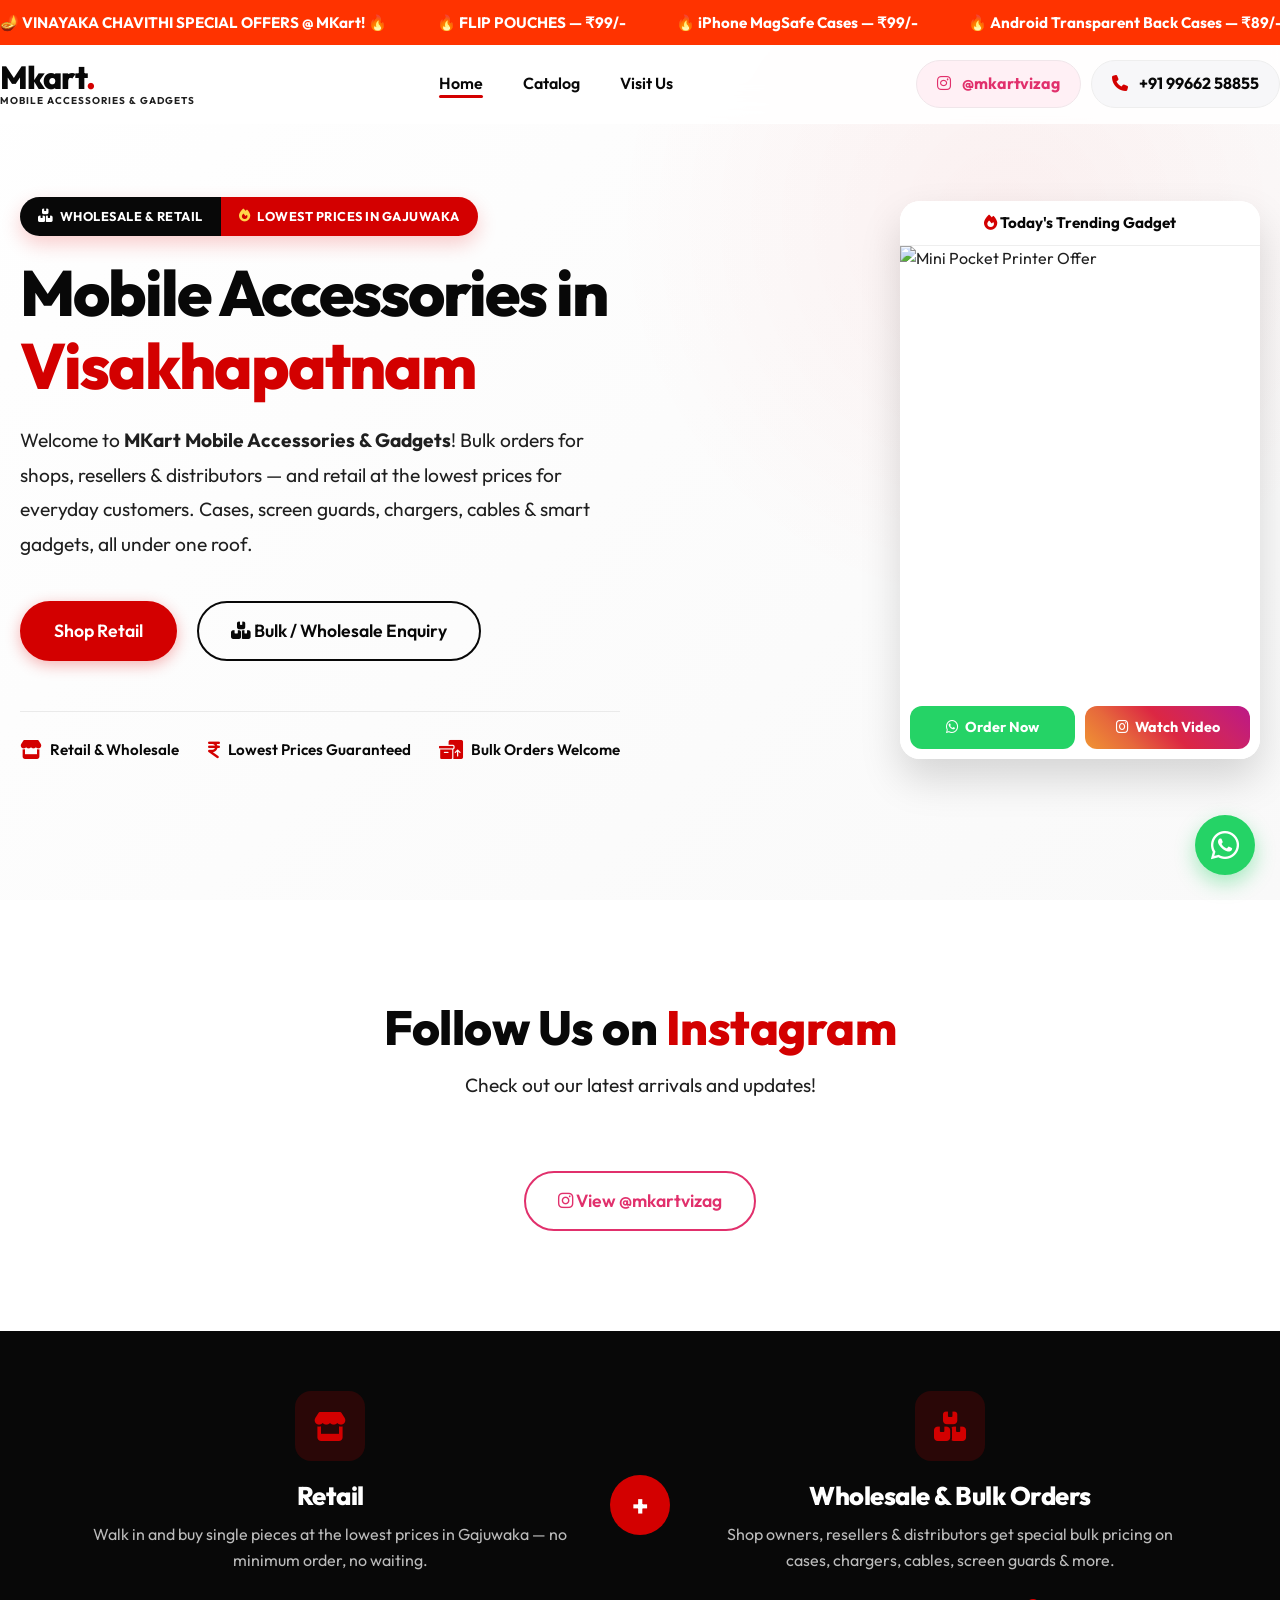
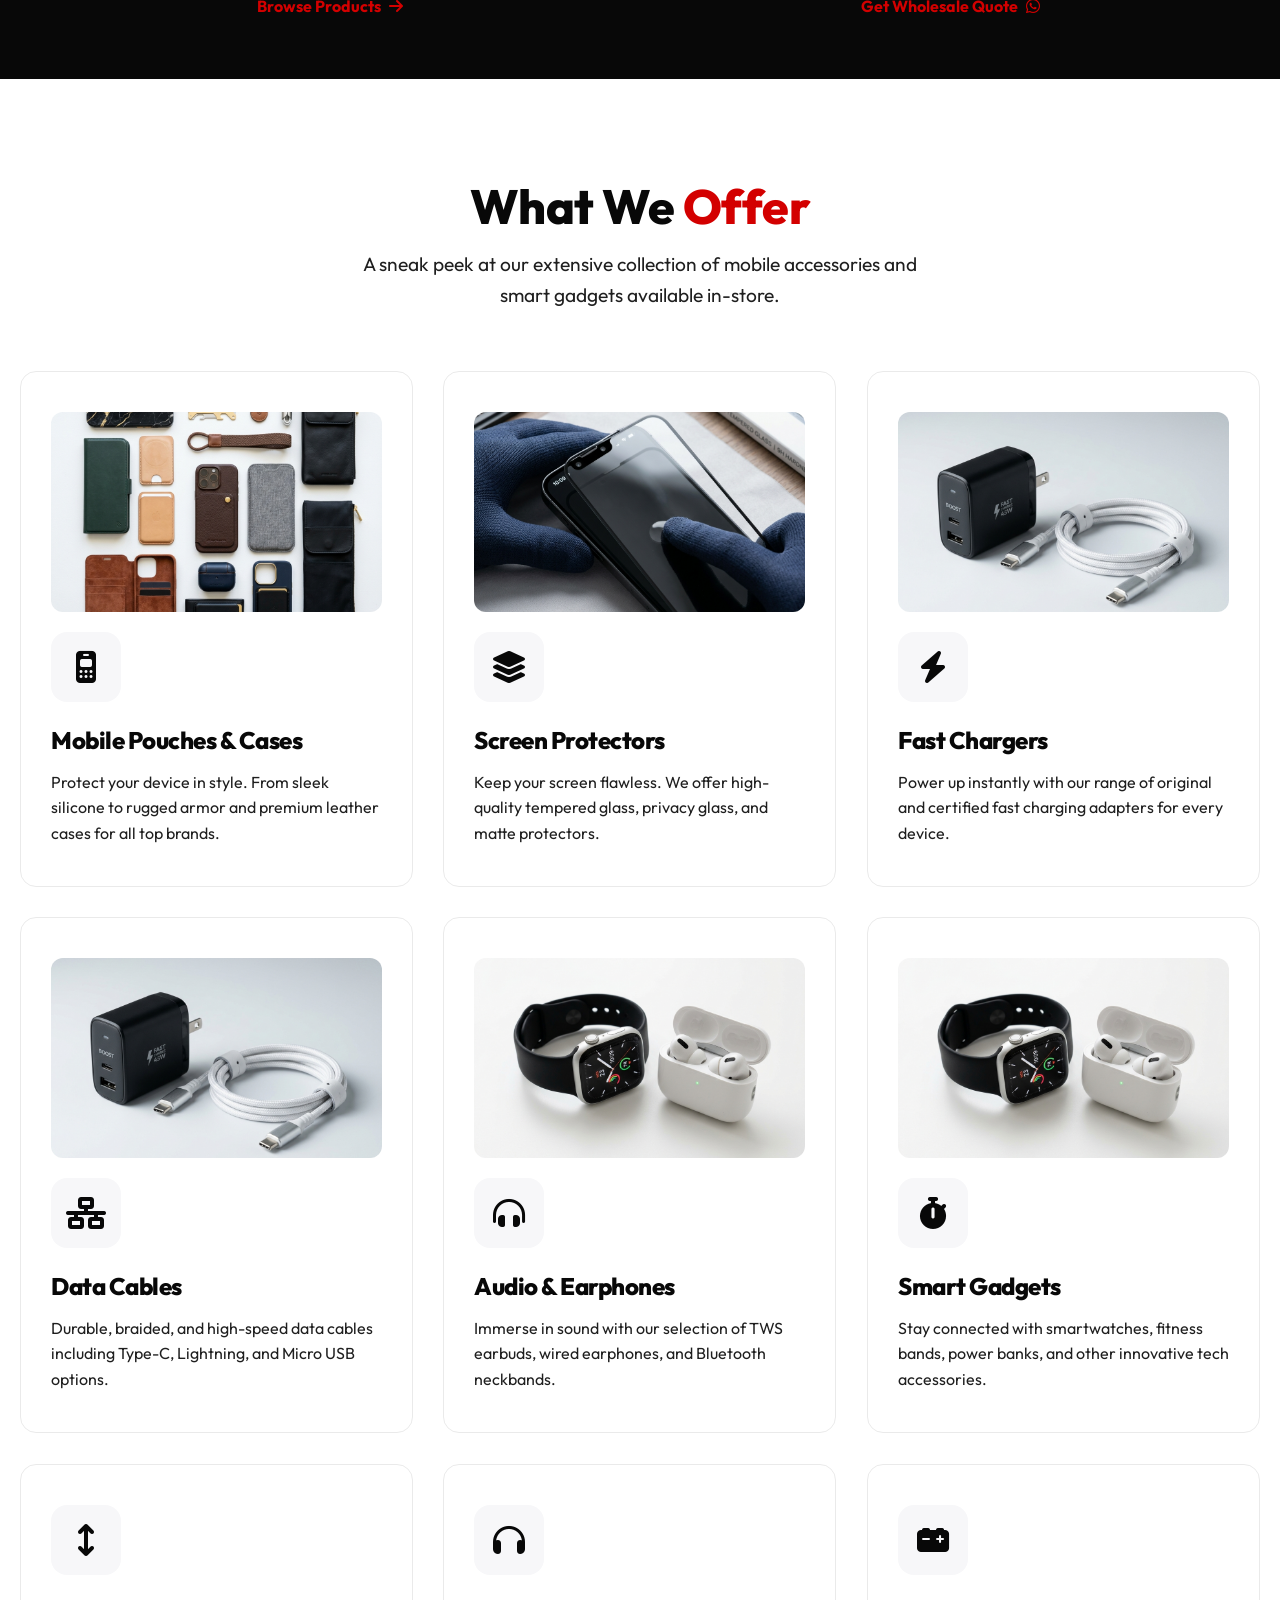
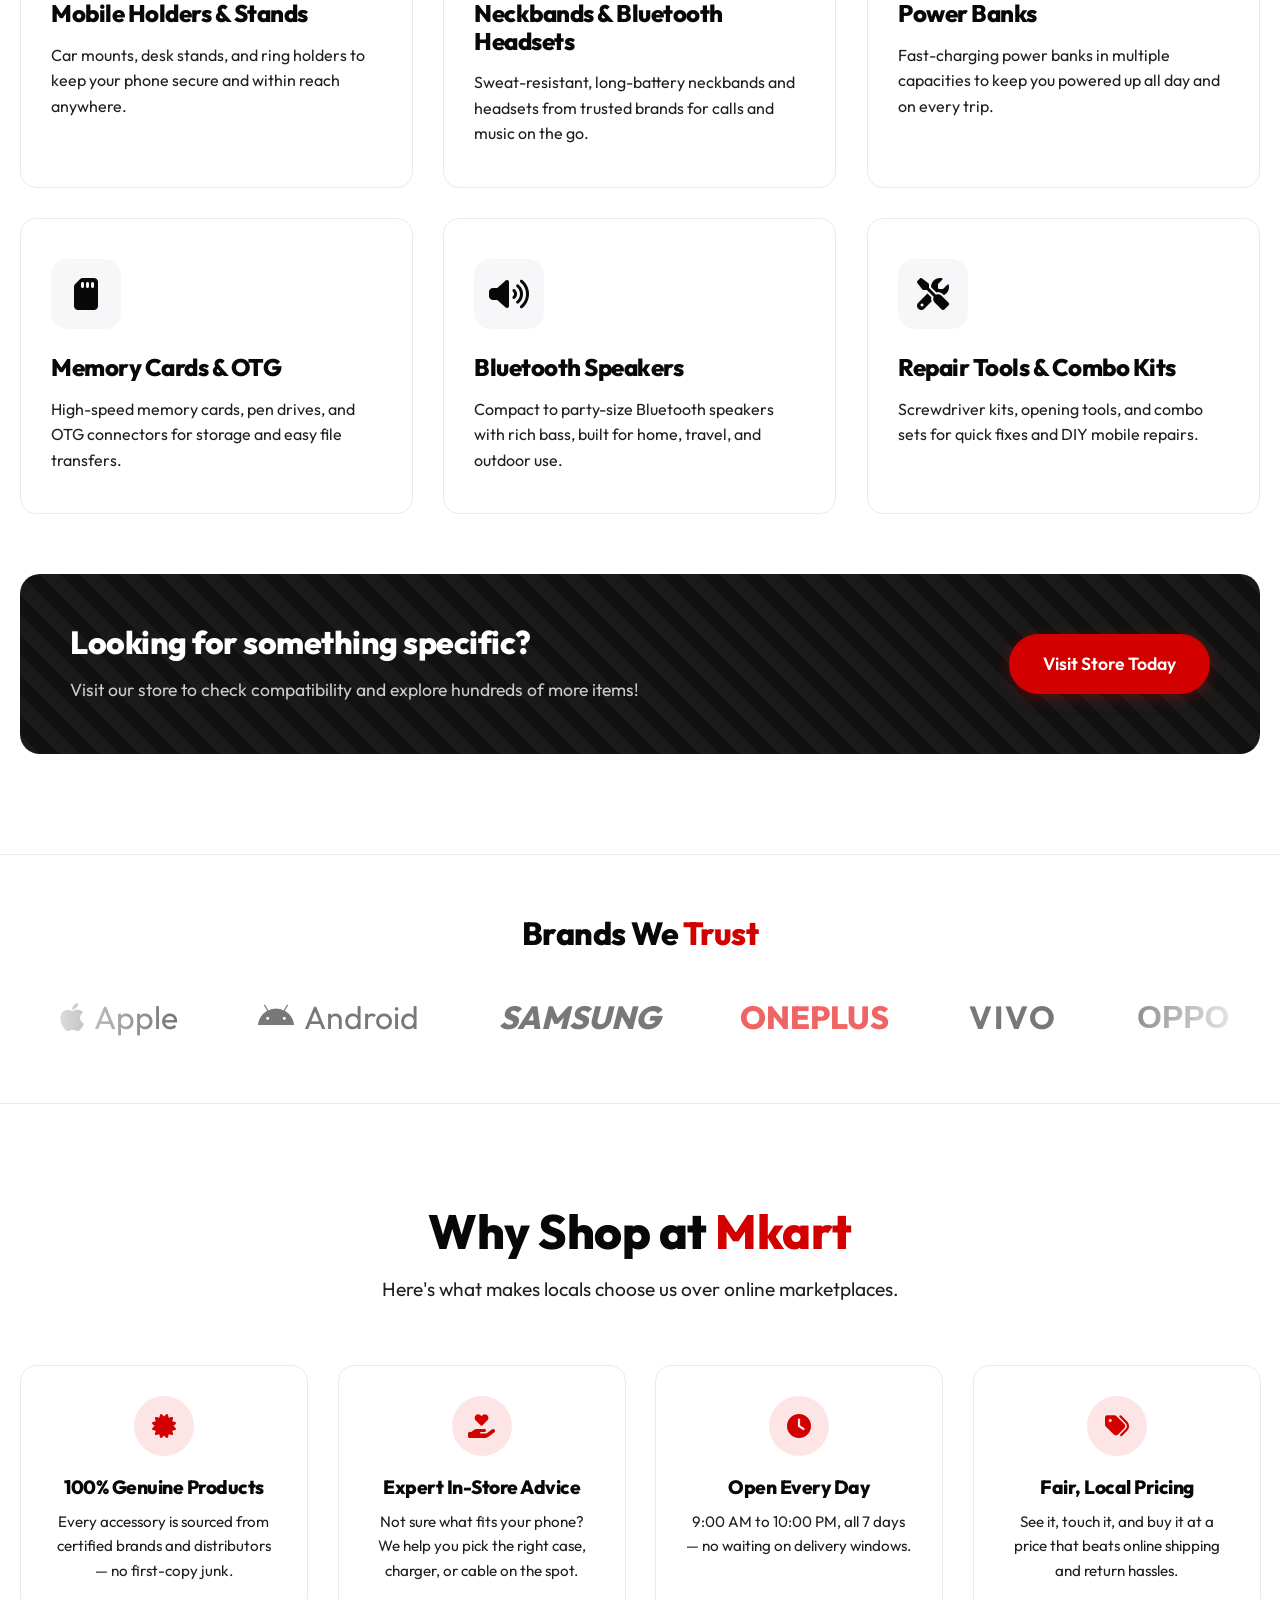
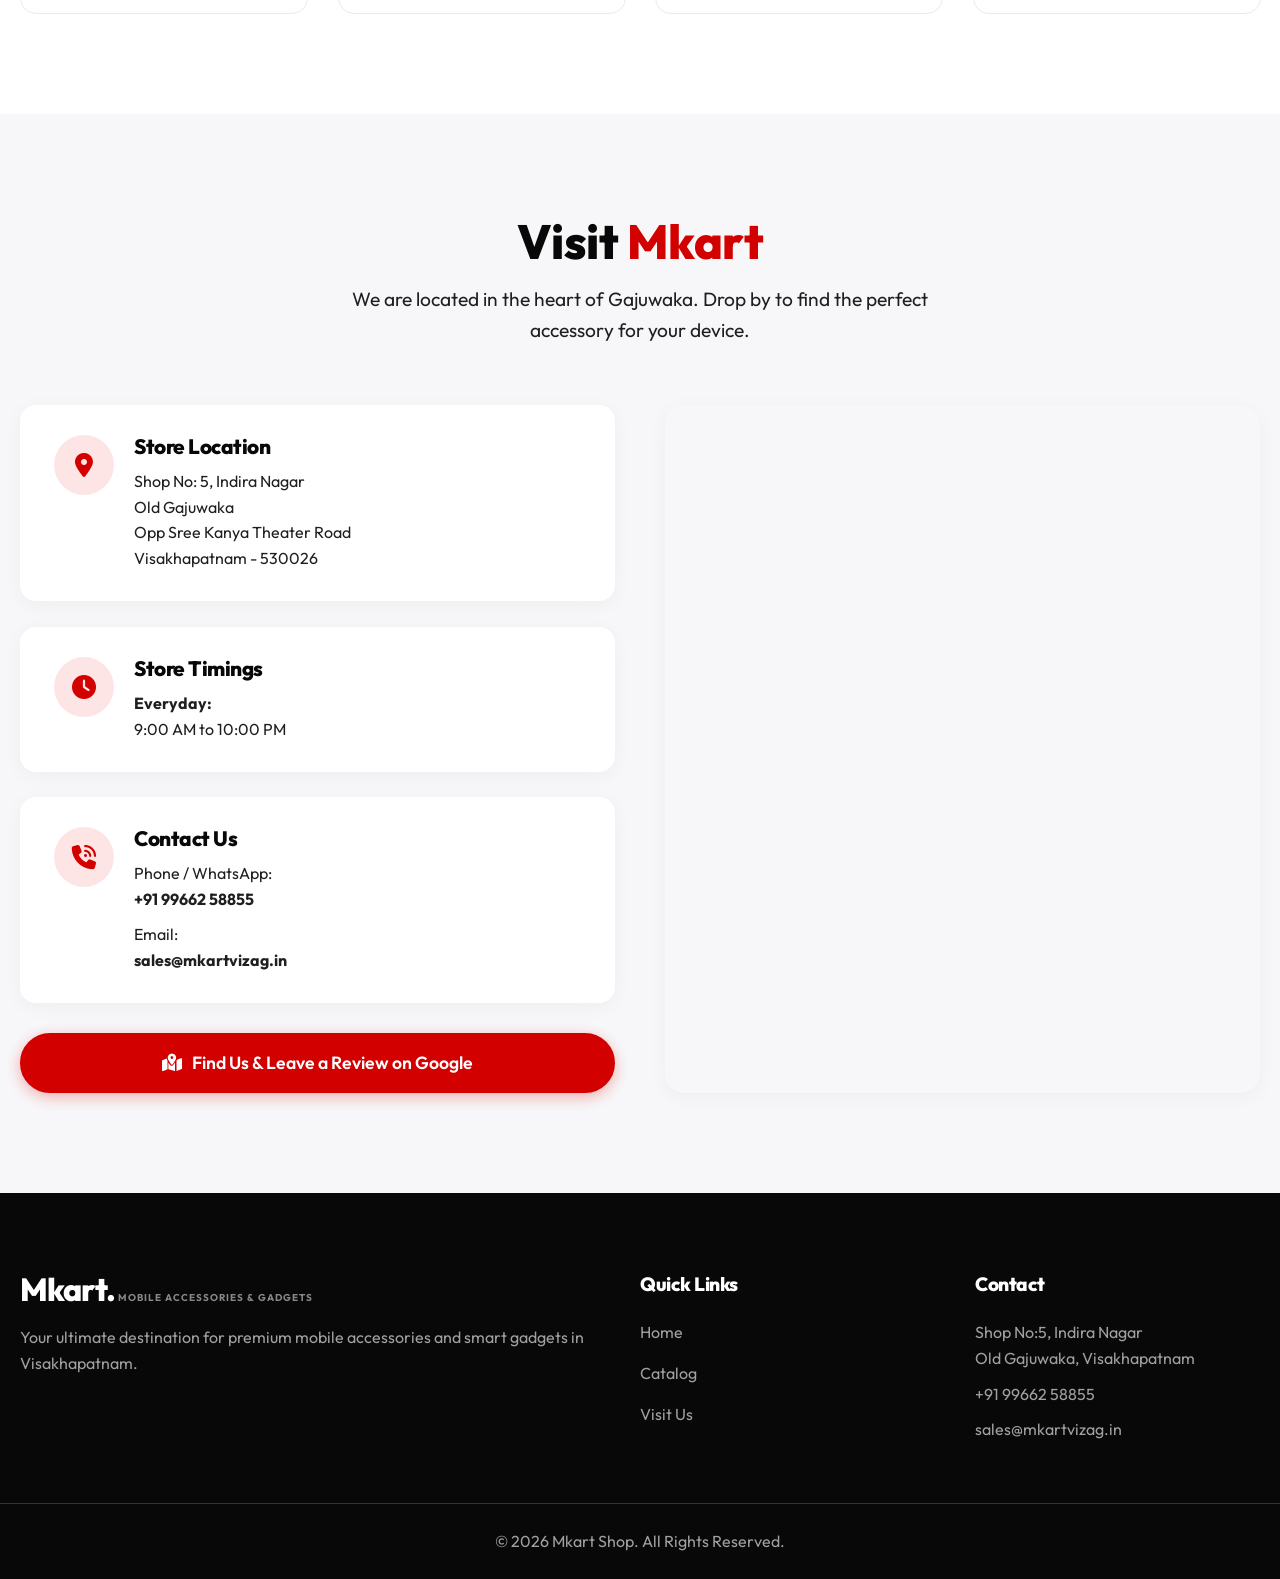
==== index.html @ 196a71e8 "seo: Optimize for exact match query 'MKart Mobile Accessories & Gadgets'" ====
<!DOCTYPE html>
<html lang="en">
<head>
    <meta charset="UTF-8">
    <meta name="viewport" content="width=device-width, initial-scale=1.0">
    <title>MKart Mobile Accessories & Gadgets | Best Shop in Gajuwaka</title>
    <meta name="description" content="Visit MKart Mobile Accessories & Gadgets, the top mobile shop in Gajuwaka, Vizag. Get premium mobile cases, screen protectors, and smart gadgets at wholesale and retail prices.">
    <meta name="keywords" content="MKart Mobile Accessories & Gadgets, best mobile shop in vizag, mobile accessories wholesale gajuwaka, cheap mobile accessories in vizag, premium phone cases vizag, mobile shop near me gajuwaka, best mobile accessories shop gajuwaka, Mkart Vizag, wholesale mobile accessories Visakhapatnam">
    <meta name="robots" content="index, follow">
    <link rel="canonical" href="https://www.mkartvizag.in/">
    <!-- Open Graph / Social Sharing -->
    <meta property="og:type" content="business.business">
    <meta property="og:title" content="MKart Mobile Accessories & Gadgets | Gajuwaka, Vizag">
    <meta property="og:description" content="Top-rated MKart Mobile Accessories & Gadgets shop in Old Gajuwaka, Visakhapatnam. Premium mobile cases, screen protectors, chargers & gadgets at the best prices.">
    <meta property="og:locale" content="en_IN">
    <meta property="og:url" content="https://mkartvizag.in/">
    <!-- Google Fonts -->
    <link rel="preconnect" href="https://fonts.googleapis.com">
    <link rel="preconnect" href="https://fonts.gstatic.com" crossorigin>
    <link href="https://fonts.googleapis.com/css2?family=Outfit:wght@300;400;600;700;800&display=swap" rel="stylesheet">
    <!-- Font Awesome for Icons -->
    <link rel="stylesheet" href="https://cdnjs.cloudflare.com/ajax/libs/font-awesome/6.4.0/css/all.min.css">
    <!-- Favicon -->
    <link rel="icon" type="image/svg+xml" href="images/favicon.svg">
    <link rel="apple-touch-icon" href="images/favicon.svg">
    <!-- Custom CSS -->
    <link rel="stylesheet" href="css/style.css">
    <!-- Local Business Structured Data (helps Google Search & Maps) -->
    <script type="application/ld+json">
    {
      "@context": "https://schema.org",
      "@type": "ElectronicsStore",
      "name": "MKart Mobile Accessories & Gadgets",
      "alternateName": "Mkart Vizag",
      "description": "Wholesale/bulk supplier and retail shop for mobile cases, screen protectors, chargers, cables & smart gadgets in Gajuwaka, Visakhapatnam.",
      "image": "",
      "telephone": "+91-9966258855",
      "email": "sales@mkartvizag.in",
      "priceRange": "₹",
      "address": {
        "@type": "PostalAddress",
        "streetAddress": "Shop No: 5, Indira Nagar, Old Gajuwaka, Opp Sree Kanya Theater Road",
        "addressLocality": "Visakhapatnam",
        "addressRegion": "Andhra Pradesh",
        "postalCode": "530026",
        "addressCountry": "IN"
      },
      "geo": {
        "@type": "GeoCoordinates",
        "latitude": 17.685508089560344,
        "longitude": 83.20780665647418
      },
      "hasMap": "https://www.google.com/maps?cid=11779441657733689820",
      "url": "https://mkartvizag.in/",
      "openingHoursSpecification": {
        "@type": "OpeningHoursSpecification",
        "dayOfWeek": ["Monday","Tuesday","Wednesday","Thursday","Friday","Saturday","Sunday"],
        "opens": "09:00",
        "closes": "22:00"
      }
    }
    </script>
</head>
<body>
    <!-- Navigation -->
    <header class="header">
        <div class="promo-ticker festive-ticker">
            <div class="promo-track">
                <span>🪔 VINAYAKA CHAVITHI SPECIAL OFFERS @ MKart! 🔥</span>
                <span>🔥 FLIP POUCHES — ₹99/-</span>
                <span>🔥 iPhone MagSafe Cases — ₹99/-</span>
                <span>🔥 Android Transparent Back Cases — ₹89/-</span>
                <span>🔥 Bluetooth Neckbands — ₹299/-</span>
                <span>🔥 Tripod + Selfie Stick — ₹249/-</span>
                <span>🪔 VINAYAKA CHAVITHI SPECIAL OFFERS @ MKart! 🔥</span>
                <span>🔥 FLIP POUCHES — ₹99/-</span>
                <span>🔥 iPhone MagSafe Cases — ₹99/-</span>
                <span>🔥 Android Transparent Back Cases — ₹89/-</span>
                <span>🔥 Bluetooth Neckbands — ₹299/-</span>
                <span>🔥 Tripod + Selfie Stick — ₹249/-</span>
            </div>
        </div>
        <div class="container nav-container">
            <a href="#" class="logo">
                <span class="logo-main"><span class="logo-text">Mkart</span><span class="logo-dot">.</span></span>
                <span class="logo-tagline">Mobile Accessories &amp; Gadgets</span>
            </a>
            <nav class="nav-menu">
                <ul class="nav-list">
                    <li><a href="#home" class="nav-link active">Home</a></li>
                    <li><a href="#catalog" class="nav-link">Catalog</a></li>
                    <li><a href="#visit" class="nav-link">Visit Us</a></li>
                </ul>
            </nav>
            <div class="header-actions" style="display: flex; gap: 10px; align-items: center;">
                <a href="https://instagram.com/mkartvizag" target="_blank" rel="noopener" class="contact-pill" style="color: #E1306C; border-color: #f0e6ea; background-color: #fff0f5;">
                    <i class="fa-brands fa-instagram" style="color: #E1306C;"></i> @mkartvizag
                </a>
                <a href="tel:+919966258855" class="contact-pill">
                    <i class="fa-solid fa-phone"></i> +91 99662 58855
                </a>
            </div>
            <button class="mobile-toggle" aria-label="Toggle Navigation">
                <i class="fa-solid fa-bars"></i>
            </button>
        </div>
    </header>

    <main>
    <!-- Hero Section -->
    <section id="home" class="hero">
        <div class="hero-bg-accent"></div>
        <div class="container hero-container">
            <div class="hero-content">
                <div class="badge">
                    <span class="badge-tag"><i class="fa-solid fa-boxes-stacked"></i> Wholesale &amp; Retail</span>
                    <span class="badge-highlight"><i class="fa-solid fa-fire"></i> Lowest Prices in Gajuwaka</span>
                </div>
                <h1 class="hero-title">Mobile Accessories in <span class="text-red rotating-word" id="rotatingLocation">Gajuwaka</span></h1>
                <p class="hero-subtitle">Welcome to <strong>MKart Mobile Accessories &amp; Gadgets</strong>! Bulk orders for shops, resellers &amp; distributors — and retail at the lowest prices for everyday customers. Cases, screen guards, chargers, cables &amp; smart gadgets, all under one roof.</p>
                <div class="hero-cta">
                    <a href="#catalog" class="btn btn-primary">Shop Retail</a>
                    <a href="https://wa.me/919966258855?text=Hi%20Mkart%2C%20I%27m%20interested%20in%20BULK%2FWHOLESALE%20pricing%20for%20mobile%20accessories" target="_blank" rel="noopener" class="btn btn-outline"><i class="fa-solid fa-boxes-stacked"></i> Bulk / Wholesale Enquiry</a>
                </div>
                <div class="hero-stats">
                    <div class="stat-item">
                        <i class="fa-solid fa-store"></i>
                        <span>Retail &amp; Wholesale</span>
                    </div>
                    <div class="stat-item">
                        <i class="fa-solid fa-indian-rupee-sign"></i>
                        <span>Lowest Prices Guaranteed</span>
                    </div>
                    <div class="stat-item">
                        <i class="fa-solid fa-boxes-packing"></i>
                        <span>Bulk Orders Welcome</span>
                    </div>
                </div>
            </div>
            <div class="hero-image-wrapper">
                <!-- Promotional Banner Slider -->
                <div class="promo-banner-container">
                    <div class="promo-badge">
                        <i class="fa-solid fa-fire text-red"></i> Today's Trending Gadget
                    </div>
                    <div class="promo-image-slider hero-image-slider">
                        <!-- Add your promotional posters and offers here inside images/hero-slider/ -->
                        <img src="images/hero-slider/mini-printer.png" class="hero-slide active" alt="Mini Pocket Printer Offer">
                    </div>
                    <div class="promo-actions">
                        <a href="https://wa.me/919966258855?text=Hi%20Mkart%2C%20I%20want%20to%20order%20the%20Mini%20Pocket%20Printer!" target="_blank" rel="noopener" class="promo-btn btn-whatsapp">
                            <i class="fa-brands fa-whatsapp"></i> Order Now
                        </a>
                        <a href="https://www.instagram.com/reel/DbvZprNiFGD/?utm_source=ig_web_copy_link&igsh=MzRlODBiNWFlZA==" target="_blank" rel="noopener" class="promo-btn btn-instagram">
                            <i class="fa-brands fa-instagram"></i> Watch Video
                        </a>
                    </div>
                    </div>
            </div>
        </div>
    </section>

    <!-- Instagram Feed Section -->
    <section class="instagram-feed section">
        <div class="container">
            <div class="section-header text-center animate-on-scroll" style="margin-bottom: 40px;">
                <h2 class="section-title">Follow Us on <span class="text-red">Instagram</span></h2>
                <p class="section-subtitle">Check out our latest arrivals and updates!</p>
            </div>
            
            <div class="insta-widget-container" style="width: 100%; overflow: hidden;">
                <!-- Elfsight Instagram Feed | Untitled Instagram Feed -->
                <script src="https://elfsightcdn.com/platform.js" async></script>
                <div class="elfsight-app-ad319496-9f92-4ed1-a129-7e00736735b1" data-elfsight-app-lazy></div>
            </div>
            
            <div class="text-center mt-4" style="margin-top: 30px;">
                <a href="https://instagram.com/mkartvizag" target="_blank" rel="noopener" class="btn btn-outline" style="border-color: #E1306C; color: #E1306C;">
                    <i class="fa-brands fa-instagram"></i> View @mkartvizag
                </a>
            </div>
        </div>
    </section>

    <!-- Wholesale & Retail Banner -->
    <section class="wholesale">
        <div class="container">
            <div class="wholesale-banner">
                <div class="wholesale-col">
                    <div class="wholesale-icon"><i class="fa-solid fa-store"></i></div>
                    <div class="h3-heading">Retail</div>
                    <p>Walk in and buy single pieces at the lowest prices in Gajuwaka — no minimum order, no waiting.</p>
                    <a href="#catalog" class="wholesale-link">Browse Products <i class="fa-solid fa-arrow-right"></i></a>
                </div>
                <div class="wholesale-divider">
                    <span>+</span>
                </div>
                <div class="wholesale-col">
                    <div class="wholesale-icon"><i class="fa-solid fa-boxes-stacked"></i></div>
                    <div class="h3-heading">Wholesale &amp; Bulk Orders</div>
                    <p>Shop owners, resellers &amp; distributors get special bulk pricing on cases, chargers, cables, screen guards &amp; more.</p>
                    <a href="https://wa.me/919966258855?text=Hi%20Mkart%2C%20I%27m%20interested%20in%20BULK%2FWHOLESALE%20pricing%20for%20mobile%20accessories" target="_blank" rel="noopener" class="wholesale-link">Get Wholesale Quote <i class="fa-brands fa-whatsapp"></i></a>
                </div>
            </div>
        </div>
    </section>

    <!-- Catalog Section -->
    <section id="catalog" class="catalog section">
        <div class="container">
            <div class="section-header text-center animate-on-scroll">
                <h2 class="section-title">What We <span class="text-red">Offer</span></h2>
                <p class="section-subtitle">A sneak peek at our extensive collection of mobile accessories and smart gadgets available in-store.</p>
            </div>
            
            <div class="product-grid">
                <!-- Category 1 -->
                <div class="product-card animate-on-scroll">
                    <div class="card-image-wrapper">
                        <img src="images/cases.png" alt="Premium Mobile Cases & Pouches in Gajuwaka" loading="lazy" class="product-image">
                    </div>
                    <div class="card-icon-wrapper">
                        <i class="fa-solid fa-mobile-retro"></i>
                    </div>
                    <div class="card-title">Mobile Pouches & Cases</div>
                    <p class="card-desc">Protect your device in style. From sleek silicone to rugged armor and premium leather cases for all top brands.</p>
                </div>
                
                <!-- Category 2 -->
                <div class="product-card animate-on-scroll">
                    <div class="card-image-wrapper">
                        <img src="images/screen_guards.png" alt="Best Screen Protectors in Vizag" loading="lazy" class="product-image">
                    </div>
                    <div class="card-icon-wrapper">
                        <i class="fa-solid fa-layer-group"></i>
                    </div>
                    <div class="card-title">Screen Protectors</div>
                    <p class="card-desc">Keep your screen flawless. We offer high-quality tempered glass, privacy glass, and matte protectors.</p>
                </div>

                <!-- Category 3 -->
                <div class="product-card animate-on-scroll">
                    <div class="card-image-wrapper">
                        <img src="images/chargers.png" alt="Fast Mobile Chargers Wholesale Vizag" loading="lazy" class="product-image">
                    </div>
                    <div class="card-icon-wrapper">
                        <i class="fa-solid fa-bolt"></i>
                    </div>
                    <div class="card-title">Fast Chargers</div>
                    <p class="card-desc">Power up instantly with our range of original and certified fast charging adapters for every device.</p>
                </div>

                <!-- Category 4 -->
                <div class="product-card animate-on-scroll">
                    <div class="card-image-wrapper">
                        <img src="images/chargers.png" alt="Durable Data Cables in Gajuwaka" loading="lazy" class="product-image">
                    </div>
                    <div class="card-icon-wrapper">
                        <i class="fa-solid fa-network-wired"></i>
                    </div>
                    <div class="card-title">Data Cables</div>
                    <p class="card-desc">Durable, braided, and high-speed data cables including Type-C, Lightning, and Micro USB options.</p>
                </div>

                <!-- Category 5 -->
                <div class="product-card animate-on-scroll">
                    <div class="card-image-wrapper">
                        <img src="images/gadgets.png" alt="Bluetooth Earphones & Audio Vizag" loading="lazy" class="product-image">
                    </div>
                    <div class="card-icon-wrapper">
                        <i class="fa-solid fa-headphones-simple"></i>
                    </div>
                    <div class="card-title">Audio & Earphones</div>
                    <p class="card-desc">Immerse in sound with our selection of TWS earbuds, wired earphones, and Bluetooth neckbands.</p>
                </div>

                <!-- Category 6 -->
                <div class="product-card animate-on-scroll">
                    <div class="card-image-wrapper">
                        <img src="images/gadgets.png" alt="Smart Gadgets & Watches in Gajuwaka" loading="lazy" class="product-image">
                    </div>
                    <div class="card-icon-wrapper">
                        <i class="fa-solid fa-stopwatch"></i>
                    </div>
                    <div class="card-title">Smart Gadgets</div>
                    <p class="card-desc">Stay connected with smartwatches, fitness bands, power banks, and other innovative tech accessories.</p>
                </div>

                <!-- Category 7 -->
                <div class="product-card animate-on-scroll">
                    <div class="card-icon-wrapper">
                        <i class="fa-solid fa-arrows-up-down"></i>
                    </div>
                    <div class="card-title">Mobile Holders &amp; Stands</div>
                    <p class="card-desc">Car mounts, desk stands, and ring holders to keep your phone secure and within reach anywhere.</p>
                </div>

                <!-- Category 8 -->
                <div class="product-card animate-on-scroll">
                    <div class="card-icon-wrapper">
                        <i class="fa-solid fa-headphones"></i>
                    </div>
                    <div class="card-title">Neckbands &amp; Bluetooth Headsets</div>
                    <p class="card-desc">Sweat-resistant, long-battery neckbands and headsets from trusted brands for calls and music on the go.</p>
                </div>

                <!-- Category 9 -->
                <div class="product-card animate-on-scroll">
                    <div class="card-icon-wrapper">
                        <i class="fa-solid fa-car-battery"></i>
                    </div>
                    <div class="card-title">Power Banks</div>
                    <p class="card-desc">Fast-charging power banks in multiple capacities to keep you powered up all day and on every trip.</p>
                </div>

                <!-- Category 10 -->
                <div class="product-card animate-on-scroll">
                    <div class="card-icon-wrapper">
                        <i class="fa-solid fa-sd-card"></i>
                    </div>
                    <div class="card-title">Memory Cards &amp; OTG</div>
                    <p class="card-desc">High-speed memory cards, pen drives, and OTG connectors for storage and easy file transfers.</p>
                </div>

                <!-- Category 11 -->
                <div class="product-card animate-on-scroll">
                    <div class="card-icon-wrapper">
                        <i class="fa-solid fa-volume-high"></i>
                    </div>
                    <div class="card-title">Bluetooth Speakers</div>
                    <p class="card-desc">Compact to party-size Bluetooth speakers with rich bass, built for home, travel, and outdoor use.</p>
                </div>

                <!-- Category 12 -->
                <div class="product-card animate-on-scroll">
                    <div class="card-icon-wrapper">
                        <i class="fa-solid fa-screwdriver-wrench"></i>
                    </div>
                    <div class="card-title">Repair Tools &amp; Combo Kits</div>
                    <p class="card-desc">Screwdriver kits, opening tools, and combo sets for quick fixes and DIY mobile repairs.</p>
                </div>
            </div>

            <div class="cta-banner">
                <div class="cta-banner-content">
                    <div class="h3-heading">Looking for something specific?</div>
                    <p>Visit our store to check compatibility and explore hundreds of more items!</p>
                </div>
                <a href="#visit" class="btn btn-primary">Visit Store Today</a>
            </div>
        </div>
    </section>

    <!-- Brands Section -->
    <section class="brands section">
        <div class="container">
            <div class="section-header text-center animate-on-scroll" style="margin-bottom: 40px;">
                <h2 class="section-title" style="font-size: 2rem;">Brands We <span class="text-red">Trust</span></h2>
            </div>
            <div class="brands-marquee">
                <div class="brands-track">
                    <!-- Brand Logos via FontAwesome and styled text -->
                    <div class="brand-item"><i class="fa-brands fa-apple"></i> Apple</div>
                    <div class="brand-item"><i class="fa-brands fa-android"></i> Android</div>
                    <div class="brand-item" style="font-weight: 800; font-style: italic;">SAMSUNG</div>
                    <div class="brand-item" style="font-weight: 800; color: #e60000;">ONEPLUS</div>
                    <div class="brand-item" style="font-weight: 700; letter-spacing: 2px;">VIVO</div>
                    <div class="brand-item" style="font-weight: 700; font-family: sans-serif;">OPPO</div>
                    <div class="brand-item" style="font-weight: 800; color: #ff6700;">MI</div>
                    <div class="brand-item" style="font-weight: 800; color: #d0021b;">Redmi</div>
                    <div class="brand-item" style="font-weight: 800; letter-spacing: 1px;">POCO</div>
                    <div class="brand-item" style="font-weight: 800; color: #f9a800; font-style: italic;">realme</div>
                    <div class="brand-item" style="font-weight: 800; color: #e60000; font-style: italic;">boAt</div>
                    <div class="brand-item" style="font-weight: 700; font-style: italic;">iQOO</div>
                    <div class="brand-item" style="font-weight: 800; color: #124191;">Nokia</div>
                    <div class="brand-item" style="font-weight: 700; letter-spacing: 1px;">motorola</div>
                    <div class="brand-item" style="font-weight: 800;">Noise</div>
                    <div class="brand-item"><i class="fa-brands fa-bluetooth"></i> Audio</div>

                    <!-- Repeat for seamless scroll effect -->
                    <div class="brand-item"><i class="fa-brands fa-apple"></i> Apple</div>
                    <div class="brand-item"><i class="fa-brands fa-android"></i> Android</div>
                    <div class="brand-item" style="font-weight: 800; font-style: italic;">SAMSUNG</div>
                    <div class="brand-item" style="font-weight: 800; color: #e60000;">ONEPLUS</div>
                    <div class="brand-item" style="font-weight: 700; letter-spacing: 2px;">VIVO</div>
                    <div class="brand-item" style="font-weight: 700; font-family: sans-serif;">OPPO</div>
                    <div class="brand-item" style="font-weight: 800; color: #ff6700;">MI</div>
                    <div class="brand-item" style="font-weight: 800; color: #d0021b;">Redmi</div>
                    <div class="brand-item" style="font-weight: 800; letter-spacing: 1px;">POCO</div>
                    <div class="brand-item" style="font-weight: 800; color: #f9a800; font-style: italic;">realme</div>
                    <div class="brand-item" style="font-weight: 800; color: #e60000; font-style: italic;">boAt</div>
                    <div class="brand-item" style="font-weight: 700; font-style: italic;">iQOO</div>
                    <div class="brand-item" style="font-weight: 800; color: #124191;">Nokia</div>
                    <div class="brand-item" style="font-weight: 700; letter-spacing: 1px;">motorola</div>
                    <div class="brand-item" style="font-weight: 800;">Noise</div>
                    <div class="brand-item"><i class="fa-brands fa-bluetooth"></i> Audio</div>
                </div>
            </div>
        </div>
    </section>

    <!-- Why Choose Us Section -->
    <section class="why-us section">
        <div class="container">
            <div class="section-header text-center animate-on-scroll">
                <h2 class="section-title">Why Shop at <span class="text-red">Mkart</span></h2>
                <p class="section-subtitle">Here's what makes locals choose us over online marketplaces.</p>
            </div>
            <div class="why-grid">
                <div class="why-card animate-on-scroll">
                    <div class="info-icon"><i class="fa-solid fa-certificate"></i></div>
                    <div class="h4-heading">100% Genuine Products</div>
                    <p>Every accessory is sourced from certified brands and distributors — no first-copy junk.</p>
                </div>
                <div class="why-card animate-on-scroll">
                    <div class="info-icon"><i class="fa-solid fa-hand-holding-heart"></i></div>
                    <div class="h4-heading">Expert In-Store Advice</div>
                    <p>Not sure what fits your phone? We help you pick the right case, charger, or cable on the spot.</p>
                </div>
                <div class="why-card animate-on-scroll">
                    <div class="info-icon"><i class="fa-solid fa-clock"></i></div>
                    <div class="h4-heading">Open Every Day</div>
                    <p>9:00 AM to 10:00 PM, all 7 days — no waiting on delivery windows.</p>
                </div>
                <div class="why-card animate-on-scroll">
                    <div class="info-icon"><i class="fa-solid fa-tags"></i></div>
                    <div class="h4-heading">Fair, Local Pricing</div>
                    <p>See it, touch it, and buy it at a price that beats online shipping and return hassles.</p>
                </div>
            </div>
        </div>
    </section>

    <!-- Visit Us Section -->
    <section id="visit" class="visit section bg-light">
        <div class="container">
            <div class="section-header text-center animate-on-scroll">
                <h2 class="section-title">Visit <span class="text-red">Mkart</span></h2>
                <p class="section-subtitle">We are located in the heart of Gajuwaka. Drop by to find the perfect accessory for your device.</p>
            </div>

            <div class="visit-grid">
                <div class="visit-info">
                    <div class="info-card animate-on-scroll">
                        <div class="info-icon">
                            <i class="fa-solid fa-location-dot"></i>
                        </div>
                        <div class="info-text">
                            <div class="h4-heading">Store Location</div>
                            <p>Shop No: 5, Indira Nagar<br>Old Gajuwaka<br>Opp Sree Kanya Theater Road<br>Visakhapatnam - 530026</p>
                        </div>
                    </div>

                    <div class="info-card animate-on-scroll">
                        <div class="info-icon">
                            <i class="fa-solid fa-clock"></i>
                        </div>
                        <div class="info-text">
                            <div class="h4-heading">Store Timings</div>
                            <p><strong>Everyday:</strong><br>9:00 AM to 10:00 PM</p>
                        </div>
                    </div>

                    <div class="info-card animate-on-scroll">
                        <div class="info-icon">
                            <i class="fa-solid fa-phone-volume"></i>
                        </div>
                        <div class="info-text">
                            <div class="h4-heading">Contact Us</div>
                            <p>Phone / WhatsApp:<br><strong><a href="tel:+919966258855">+91 99662 58855</a></strong></p>
                            <p class="mt-2">Email:<br><strong><a href="mailto:sales@mkartvizag.in">sales@mkartvizag.in</a></strong></p>
                        </div>
                    </div>

                    <a href="https://www.google.com/maps?cid=11779441657733689820" target="_blank" rel="noopener" class="btn btn-primary review-btn">
                        <i class="fa-solid fa-map-location-dot"></i> Find Us & Leave a Review on Google
                    </a>
                </div>

                <div class="visit-map">
                    <!-- Google Maps Embed - verified MKart Mobile Accessories & Gadgets listing -->
                    <iframe
                        src="https://www.google.com/maps/embed?pb=!1m18!1m12!1m3!1d429.9919893612318!2d83.20780665647418!3d17.685508089560344!2m3!1f0!2f0!3f0!3m2!1i1024!2i768!4f13.1!3m3!1m2!1s0x3a3969006e5424ad%3A0xa378fbc70da7b1dc!2sMKart%20Mobile%20Accessories%20%26%20Gadgets!5e1!3m2!1sen!2sin!4v1783968731821!5m2!1sen!2sin"
                        width="100%"
                        height="100%"
                        style="border:0;"
                        allowfullscreen=""
                        loading="lazy"
                        referrerpolicy="strict-origin-when-cross-origin">
                    </iframe>
                </div>
            </div>
        </div>
    </section>


    </main>

    <!-- Footer -->
    <footer class="footer">
        <div class="container footer-container">
            <div class="footer-brand">
                <a href="#" class="logo">
                    <span class="logo-main"><span class="logo-text text-white">Mkart</span><span class="logo-dot" style="color: white;">.</span></span>
                    <span class="logo-tagline" style="color: #888;">Mobile Accessories &amp; Gadgets</span>
                </a>
                <p>Your ultimate destination for premium mobile accessories and smart gadgets in Visakhapatnam.</p>
            </div>
            <div class="footer-links">
                <div class="h4-heading">Quick Links</div>
                <ul>
                    <li><a href="#home">Home</a></li>
                    <li><a href="#catalog">Catalog</a></li>
                    <li><a href="#visit">Visit Us</a></li>
                </ul>
            </div>
            <div class="footer-contact">
                <div class="h4-heading">Contact</div>
                <p>Shop No:5, Indira Nagar<br>Old Gajuwaka, Visakhapatnam</p>
                <p class="mt-2"><a href="tel:+919966258855">+91 99662 58855</a></p>
                <p class="mt-2"><a href="mailto:sales@mkartvizag.in">sales@mkartvizag.in</a></p>
            </div>
        </div>
        <div class="footer-bottom">
            <div class="container">
                <p>&copy; 2026 Mkart Shop. All Rights Reserved.</p>
            </div>
        </div>
    </footer>

    <!-- Floating WhatsApp Button -->
    <a href="https://wa.me/919966258855?text=Hi%20Mkart%2C%20I%27d%20like%20to%20know%20more%20about%20your%20products"
       class="whatsapp-float"
       target="_blank"
       rel="noopener"
       aria-label="Chat with us on WhatsApp">
        <i class="fa-brands fa-whatsapp"></i>
    </a>

    <!-- Custom JS -->
    <script src="js/main.js"></script>
</body>
</html>
---- css/style.css ----
/* =========================================
   VARIABLES & BASE STYLES
   ========================================= */
:root {
    /* Color Palette - Premium Red, Deep Blacks, Sleek Grays */
    --color-primary: #d30000;      /* Deep Vibrant Red */
    --color-primary-dark: #990000; /* Richer Dark Red */
    --color-black: #080808;        /* Very Deep Black */
    --color-gray-dark: #1f1f1f;
    --color-gray-light: #f7f7f9;
    --color-white: #ffffff;
    
    /* Typography */
    --font-main: 'Outfit', sans-serif;
    
    /* Layout */
    --container-width: 1440px; 
    --transition: all 0.4s cubic-bezier(0.25, 1, 0.5, 1);
    --shadow-light: 0 4px 20px rgba(0, 0, 0, 0.04);
    --shadow-hover: 0 15px 35px rgba(211, 0, 0, 0.15);
    --glass-bg: rgba(255, 255, 255, 0.85);
    --glass-border: 1px solid rgba(255, 255, 255, 0.4);
}

* {
    margin: 0;
    padding: 0;
    box-sizing: border-box;
}

html {
    scroll-behavior: smooth;
}

body {
    font-family: var(--font-main);
    background-color: var(--color-white);
    color: var(--color-gray-dark);
    line-height: 1.6;
    overflow-x: hidden;
}

h1, h2, h3, h4, h5, h6, .card-title, .h4-heading, .h3-heading {
    color: var(--color-black);
    font-weight: 800;
    line-height: 1.15;
    letter-spacing: -0.5px;
}

a {
    text-decoration: none;
    color: inherit;
    transition: var(--transition);
}

ul {
    list-style: none;
}

.container {
    max-width: var(--container-width);
    margin: 0 auto;
    padding: 0 20px;
}

.section {
    padding: 100px 0;
}

.text-red {
    color: var(--color-primary);
}

.text-white {
    color: var(--color-white);
}

.text-center {
    text-align: center;
}

.mt-2 {
    margin-top: 10px;
}

.bg-light {
    background-color: var(--color-gray-light);
}

/* =========================================
   BUTTONS
   ========================================= */
.btn {
    display: inline-block;
    padding: 14px 32px;
    border-radius: 50px;
    font-weight: 600;
    font-size: 1.1rem;
    cursor: pointer;
    transition: var(--transition);
    text-align: center;
}

.btn-primary {
    background-color: var(--color-primary);
    color: var(--color-white);
    border: 2px solid var(--color-primary);
    box-shadow: 0 4px 15px rgba(230, 0, 0, 0.3);
}

.btn-primary:hover {
    background-color: var(--color-primary-dark);
    border-color: var(--color-primary-dark);
    transform: translateY(-3px);
    box-shadow: 0 8px 20px rgba(230, 0, 0, 0.4);
}

.btn-outline {
    background-color: transparent;
    color: var(--color-black);
    border: 2px solid var(--color-black);
}

.btn-outline:hover {
    background-color: var(--color-black);
    color: var(--color-white);
    transform: translateY(-3px);
}

/* =========================================
   HEADER & NAVIGATION
   ========================================= */
.header {
    position: fixed;
    top: 0;
    left: 0;
    width: 100%;
    z-index: 1000;
    background-color: var(--glass-bg);
    backdrop-filter: blur(16px);
    -webkit-backdrop-filter: blur(16px);
    border-bottom: var(--glass-border);
    transition: var(--transition);
}

.header.scrolled .nav-container {
    padding: 10px 0;
}

.header.scrolled {
    box-shadow: 0 4px 15px rgba(0, 0, 0, 0.05);
}

.header.scrolled .promo-ticker {
    max-height: 0;
    padding: 0;
}

/* Promo Ticker Strip */
.promo-ticker {
    background-color: var(--color-black);
    overflow: hidden;
    white-space: nowrap;
    padding: 8px 0;
    max-height: 40px;
    transition: var(--transition);
}

.festive-ticker {
    background-color: #ff3300; /* Festive bright orange-red */
    max-height: 45px;
    padding: 10px 0;
}

.festive-ticker .promo-track span {
    font-size: 0.95rem;
    font-weight: 700;
}

.promo-track {
    display: inline-flex;
    animation: scrollPromo 22s linear infinite;
}

.promo-track span {
    display: inline-flex;
    align-items: center;
    gap: 8px;
    color: var(--color-white);
    font-size: 0.82rem;
    font-weight: 600;
    margin-right: 50px;
}

.promo-track span i {
    color: var(--color-primary);
}

@keyframes scrollPromo {
    0% { transform: translateX(0); }
    100% { transform: translateX(-50%); }
}

.nav-container {
    display: flex;
    justify-content: space-between;
    align-items: center;
    padding: 15px 0;
    transition: var(--transition);
}

.logo {
    display: flex;
    flex-direction: column;
    align-items: flex-start;
    line-height: 1;
}

.logo-main {
    font-size: 2rem;
    font-weight: 800;
    color: var(--color-black);
    letter-spacing: -1px;
}

.logo-dot {
    color: var(--color-primary);
}

.logo-tagline {
    margin-top: 3px;
    font-size: 0.62rem;
    font-weight: 700;
    letter-spacing: 1px;
    text-transform: uppercase;
    color: var(--color-gray-dark);
}

.nav-menu {
    flex-grow: 1;
    display: flex;
    justify-content: center;
}

.nav-list {
    display: flex;
    gap: 40px;
}

.nav-link {
    font-weight: 600;
    color: var(--color-black);
    position: relative;
    padding-bottom: 5px;
}

.nav-link::after {
    content: '';
    position: absolute;
    bottom: 0;
    left: 0;
    width: 0%;
    height: 3px;
    background-color: var(--color-primary);
    transition: var(--transition);
    border-radius: 2px;
}

.nav-link:hover::after, .nav-link.active::after {
    width: 100%;
}

.contact-pill {
    background-color: var(--color-gray-light);
    padding: 10px 20px;
    border-radius: 50px;
    font-weight: 700;
    color: var(--color-black);
    border: 1px solid #eee;
}

.contact-pill i {
    color: var(--color-primary);
    margin-right: 8px;
}

.mobile-toggle {
    display: none;
    font-size: 1.5rem;
    background: none;
    border: none;
    color: var(--color-black);
    cursor: pointer;
}

/* =========================================
   HERO SECTION
   ========================================= */
.hero {
    min-height: 100vh;
    display: flex;
    align-items: center;
    position: relative;
    padding-top: 130px; /* Offset for fixed header + promo ticker */
    padding-bottom: 70px; /* Breathing room before the next section */
    background: linear-gradient(135deg, #ffffff 0%, #f9f9f9 100%);
    overflow: hidden;
}

.hero-bg-accent {
    position: absolute;
    top: -20%;
    right: -10%;
    width: 800px;
    height: 800px;
    background: radial-gradient(circle, rgba(230,0,0,0.05) 0%, rgba(255,255,255,0) 70%);
    border-radius: 50%;
    z-index: 0;
}

.hero-container {
    display: flex;
    align-items: center;
    justify-content: space-between;
    position: relative;
    z-index: 1;
    width: 100%;
}

.hero-content {
    flex: 1;
    max-width: 750px; /* Increased to allow wider text area */
    padding-right: 40px;
    animation: fadeUp 1s ease forwards;
}

.badge {
    display: inline-flex;
    align-items: stretch;
    margin-bottom: 20px;
    border-radius: 50px;
    overflow: hidden;
    box-shadow: 0 8px 20px rgba(230, 0, 0, 0.2);
}

.badge-tag,
.badge-highlight {
    display: flex;
    align-items: center;
    gap: 7px;
    padding: 9px 18px;
    font-weight: 700;
    font-size: 0.8rem;
    text-transform: uppercase;
    letter-spacing: 0.5px;
    white-space: nowrap;
}

.badge-tag {
    background-color: var(--color-black);
    color: var(--color-white);
}

.badge-highlight {
    background-color: var(--color-primary);
    color: var(--color-white);
    animation: badgePulse 2.4s ease-in-out infinite;
}

.badge-highlight i {
    color: #ffd54a;
}

@keyframes badgePulse {
    0%, 100% { background-color: var(--color-primary); }
    50% { background-color: var(--color-primary-dark); }
}

.hero-title {
    font-size: 4rem;
    margin-bottom: 20px;
    letter-spacing: -2px;
}

.rotating-word {
    display: inline-block;
    transition: opacity 0.4s ease, transform 0.4s ease;
}

.rotating-word.word-swap {
    opacity: 0;
    transform: translateY(10px);
}

.hero-subtitle {
    font-size: 1.2rem;
    color: var(--color-gray-dark);
    margin-bottom: 40px;
    line-height: 1.8;
}

.hero-cta {
    display: flex;
    gap: 20px;
    margin-bottom: 50px;
}

.hero-stats {
    display: flex;
    flex-wrap: nowrap;
    justify-content: space-between;
    gap: 18px;
    border-top: 1px solid #eaeaea;
    padding-top: 26px;
}

.stat-item {
    flex: 0 0 auto;
    white-space: nowrap;
    display: flex;
    align-items: center;
    gap: 8px;
    font-weight: 600;
    font-size: 0.95rem;
    color: var(--color-black);
}

.stat-item i {
    color: var(--color-primary);
    font-size: 1.2rem;
}

.hero-image-wrapper {
    flex: 1;
    display: flex;
    justify-content: flex-end;
    position: relative;
    animation: fadeLeft 1s ease forwards;
}

.hero-info-card {
    position: absolute;
    left: -20px;
    bottom: 10px;
    background-color: var(--color-white);
    border-radius: 16px;
    padding: 20px 24px;
    box-shadow: 0 15px 35px rgba(0, 0, 0, 0.12);
    display: flex;
    flex-direction: column;
    gap: 10px;
    z-index: 2;
}

.hero-info-row {
    display: flex;
    align-items: center;
    gap: 10px;
    font-size: 0.9rem;
    font-weight: 600;
    color: var(--color-black);
    white-space: nowrap;
}

.hero-info-row i {
    color: var(--color-primary);
    width: 18px;
    text-align: center;
}

.hero-scroll-card {
    position: absolute;
    top: 0;
    right: -10px;
    width: 200px;
    height: 230px;
    background-color: var(--color-white);
    border-radius: 16px;
    box-shadow: 0 15px 35px rgba(0, 0, 0, 0.12);
    overflow: hidden;
    z-index: 2;
    padding: 12px 0;
}

.hero-scroll-card::before,
.hero-scroll-card::after {
    content: '';
    position: absolute;
    left: 0;
    width: 100%;
    height: 36px;
    z-index: 2;
    pointer-events: none;
}

.hero-scroll-card::before {
    top: 0;
    background: linear-gradient(to bottom, rgba(255,255,255,1) 0%, rgba(255,255,255,0) 100%);
}

.hero-scroll-card::after {
    bottom: 0;
    background: linear-gradient(to top, rgba(255,255,255,1) 0%, rgba(255,255,255,0) 100%);
}

.hero-scroll-track {
    display: flex;
    flex-direction: column;
    animation: scrollUp 12s linear infinite;
}

.scroll-item {
    display: flex;
    align-items: center;
    gap: 10px;
    padding: 12px 18px;
    font-size: 0.85rem;
    font-weight: 700;
    color: var(--color-black);
    white-space: nowrap;
}

.scroll-item i {
    color: var(--color-primary);
    width: 16px;
    text-align: center;
    flex-shrink: 0;
}

@keyframes scrollUp {
    0% { transform: translateY(0); }
    100% { transform: translateY(-50%); }
}

/* Abstract Graphic for Hero */
.promo-banner-container {
    position: relative;
    width: 100%;
    max-width: 360px;
    display: flex;
    flex-direction: column;
    background-color: var(--color-white);
    border-radius: 20px;
    box-shadow: 0 20px 40px rgba(0,0,0,0.15);
    overflow: hidden;
    margin: 0;
}

.promo-badge {
    background: var(--color-white);
    color: var(--color-black);
    text-align: center;
    padding: 10px 12px;
    font-weight: 700;
    font-size: 0.95rem;
    z-index: 10;
    border-bottom: 1px solid #eee;
}

.promo-actions {
    width: 100%;
    padding: 10px;
    display: flex;
    gap: 10px;
    background: var(--color-white);
    z-index: 10;
    justify-content: center;
}

.promo-btn {
    flex: 1;
    padding: 10px 5px;
    border-radius: 12px;
    color: white;
    font-weight: 700;
    font-size: 0.9rem;
    text-align: center;
    text-decoration: none;
    display: flex;
    align-items: center;
    justify-content: center;
    gap: 6px;
    transition: transform 0.3s ease, box-shadow 0.3s ease;
}

.promo-btn:hover {
    transform: translateY(-3px);
    box-shadow: 0 5px 15px rgba(0,0,0,0.3);
    color: white;
}

.btn-whatsapp {
    background-color: #25D366;
}

.btn-instagram {
    background: linear-gradient(45deg, #f09433 0%, #e6683c 25%, #dc2743 50%, #cc2366 75%, #bc1888 100%);
}

.hero-image-slider {
    position: relative;
    width: 100%;
    aspect-ratio: 4 / 5;
    display: flex;
}

.hero-slide {
    position: absolute;
    top: 0;
    left: 0;
    width: 100%;
    height: 100%;
    object-fit: cover;
    opacity: 0;
    transition: opacity 1s ease-in-out;
}

.hero-slide.active {
    opacity: 1;
}



@keyframes float {
    0% { transform: translateY(0px); }
    50% { transform: translateY(-20px); }
    100% { transform: translateY(0px); }
}

@keyframes fadeUp {
    from { opacity: 0; transform: translateY(30px); }
    to { opacity: 1; transform: translateY(0); }
}

@keyframes fadeLeft {
    from { opacity: 0; transform: translateX(30px); }
    to { opacity: 1; transform: translateX(0); }
}

/* =========================================
   WHOLESALE & RETAIL BANNER
   ========================================= */
.wholesale {
    background-color: var(--color-black);
    padding: 60px 0;
    position: relative;
    z-index: 2;
}

.wholesale-banner {
    display: flex;
    align-items: center;
    justify-content: center;
    gap: 40px;
}

.wholesale-col {
    flex: 1;
    max-width: 480px;
    text-align: center;
    color: var(--color-white);
}

.wholesale-icon {
    width: 70px;
    height: 70px;
    margin: 0 auto 20px;
    background-color: rgba(230, 0, 0, 0.15);
    color: var(--color-primary);
    border-radius: 16px;
    display: flex;
    align-items: center;
    justify-content: center;
    font-size: 1.8rem;
}

.wholesale-col h3, .wholesale-col .h3-heading {
    color: var(--color-white);
    font-size: 1.6rem;
    margin-bottom: 12px;
}

.wholesale-col p {
    color: #bbbbbb;
    margin-bottom: 20px;
}

.wholesale-link {
    display: inline-flex;
    align-items: center;
    gap: 8px;
    font-weight: 700;
    color: var(--color-primary);
}

.wholesale-link:hover {
    color: var(--color-white);
    gap: 12px;
}

.wholesale-divider {
    display: flex;
    align-items: center;
    justify-content: center;
    width: 60px;
    height: 60px;
    border-radius: 50%;
    background-color: var(--color-primary);
    color: var(--color-white);
    font-size: 1.8rem;
    font-weight: 800;
    flex-shrink: 0;
}

/* =========================================
   CATALOG SECTION
   ========================================= */
.section-header {
    margin-bottom: 60px;
}

.section-title {
    font-size: 3rem;
    margin-bottom: 15px;
}

.section-subtitle {
    font-size: 1.2rem;
    max-width: 600px;
    margin: 0 auto;
}

.product-grid {
    display: grid;
    grid-template-columns: repeat(auto-fit, minmax(320px, 1fr));
    gap: 30px;
    margin-bottom: 60px;
}

.product-card {
    background-color: var(--color-white);
    border: 1px solid #eaeaea;
    border-radius: 16px;
    padding: 40px 30px;
    transition: var(--transition);
    position: relative;
    overflow: hidden;
    z-index: 1;
}

.product-card::before {
    content: '';
    position: absolute;
    top: 0;
    left: 0;
    width: 100%;
    height: 100%;
    background: linear-gradient(135deg, transparent 0%, rgba(230,0,0,0.03) 100%);
    z-index: -1;
    opacity: 0;
    transition: var(--transition);
}

.product-card:hover {
    transform: translateY(-10px);
    border-color: transparent;
    box-shadow: var(--shadow-hover);
}

.product-card:hover::before {
    opacity: 1;
}

.card-icon-wrapper {
    width: 70px;
    height: 70px;
    background-color: var(--color-gray-light);
    border-radius: 16px;
    display: flex;
    align-items: center;
    justify-content: center;
    font-size: 2rem;
    color: var(--color-black);
    margin-bottom: 25px;
    transition: var(--transition);
}

.product-card:hover .card-icon-wrapper {
    background-color: var(--color-primary);
    color: var(--color-white);
    transform: scale(1.1) rotate(-5deg);
}

.card-image-wrapper {
    width: 100%;
    height: 200px;
    border-radius: 12px;
    overflow: hidden;
    margin-bottom: 20px;
    background-color: #f9f9f9;
}

.product-image {
    width: 100%;
    height: 100%;
    object-fit: cover;
    transition: var(--transition);
}

.product-card:hover .product-image {
    transform: scale(1.05);
}


.card-title {
    font-size: 1.5rem;
    margin-bottom: 15px;
}

.card-desc {
    color: var(--color-gray-dark);
}

/* CTA Banner */
.cta-banner {
    background-color: var(--color-black);
    border-radius: 20px;
    padding: 50px;
    display: flex;
    justify-content: space-between;
    align-items: center;
    color: var(--color-white);
    background-image: linear-gradient(45deg, #111 25%, #1a1a1a 25%, #1a1a1a 50%, #111 50%, #111 75%, #1a1a1a 75%, #1a1a1a 100%);
    background-size: 40px 40px;
}

.cta-banner-content h3, .cta-banner-content .h3-heading {
    color: var(--color-white);
    font-size: 2rem;
    margin-bottom: 15px;
}

.cta-banner-content p {
    color: #ccc;
    font-size: 1.1rem;
}

/* =========================================
   BRANDS SECTION
   ========================================= */
.brands {
    background-color: var(--color-white);
    padding: 60px 0;
    overflow: hidden;
    border-top: 1px solid #eaeaea;
    border-bottom: 1px solid #eaeaea;
}

.brands-marquee {
    width: 100%;
    overflow: hidden;
    white-space: nowrap;
    position: relative;
}

.brands-marquee::before,
.brands-marquee::after {
    content: '';
    position: absolute;
    top: 0;
    width: 150px;
    height: 100%;
    z-index: 2;
}

.brands-marquee::before {
    left: 0;
    background: linear-gradient(to right, rgba(255,255,255,1) 0%, rgba(255,255,255,0) 100%);
}

.brands-marquee::after {
    right: 0;
    background: linear-gradient(to left, rgba(255,255,255,1) 0%, rgba(255,255,255,0) 100%);
}

.brands-track {
    display: inline-flex;
    align-items: center;
    gap: 80px;
    animation: scrollBrands 38s linear infinite;
    padding: 0 40px;
}

.brand-item {
    display: inline-flex;
    align-items: center;
    gap: 10px;
    font-size: 2rem;
    color: var(--color-gray-dark);
    opacity: 0.6;
    transition: var(--transition);
}

.brand-item:hover {
    opacity: 1;
    transform: scale(1.05);
}

@keyframes scrollBrands {
    0% { transform: translateX(0); }
    100% { transform: translateX(calc(-50% - 40px)); } /* Scroll half the track width */
}

/* =========================================
   WHY CHOOSE US SECTION
   ========================================= */
.why-grid {
    display: grid;
    grid-template-columns: repeat(auto-fit, minmax(240px, 1fr));
    gap: 30px;
}

.why-card {
    background-color: var(--color-white);
    border: 1px solid #eaeaea;
    border-radius: 16px;
    padding: 30px;
    text-align: center;
    transition: var(--transition);
}

.why-card:hover {
    transform: translateY(-8px);
    box-shadow: var(--shadow-hover);
    border-color: transparent;
}

.why-card .info-icon {
    margin: 0 auto 20px;
}

.why-card h4, .why-card .h4-heading {
    font-size: 1.2rem;
    margin-bottom: 12px;
}

.why-card p {
    color: var(--color-gray-dark);
    font-size: 0.95rem;
}

/* =========================================
   VISIT US SECTION
   ========================================= */
.visit-grid {
    display: grid;
    grid-template-columns: 1fr 1fr;
    gap: 50px;
    align-items: stretch;
}

.visit-info {
    display: flex;
    flex-direction: column;
    gap: 25px;
}

.info-card {
    background-color: var(--color-white);
    padding: 30px;
    border-radius: 16px;
    display: flex;
    align-items: flex-start;
    gap: 20px;
    box-shadow: var(--shadow-light);
    transition: var(--transition);
    border-left: 4px solid transparent;
}

.info-card:hover {
    transform: translateX(10px);
    border-left-color: var(--color-primary);
}

.info-icon {
    width: 60px;
    height: 60px;
    background-color: rgba(230, 0, 0, 0.1);
    color: var(--color-primary);
    border-radius: 50%;
    display: flex;
    align-items: center;
    justify-content: center;
    font-size: 1.5rem;
    flex-shrink: 0;
}

.info-text h4, .info-text .h4-heading {
    font-size: 1.3rem;
    margin-bottom: 10px;
}

.info-text p {
    color: var(--color-gray-dark);
}

.review-btn {
    display: flex;
    align-items: center;
    justify-content: center;
    gap: 10px;
    margin-top: 5px;
}

.visit-map {
    border-radius: 20px;
    overflow: hidden;
    box-shadow: var(--shadow-light);
    min-height: 400px;
}

/* =========================================
   FOOTER
   ========================================= */
.footer {
    background-color: var(--color-black);
    color: #a0a0a0;
    padding-top: 80px;
}

.footer-container {
    display: grid;
    grid-template-columns: 2fr 1fr 1fr;
    gap: 50px;
    margin-bottom: 60px;
}

.footer-brand .logo {
    color: var(--color-white);
    margin-bottom: 20px;
    display: inline-block;
}

.footer h4, .footer .h4-heading {
    color: var(--color-white);
    font-size: 1.2rem;
    margin-bottom: 25px;
}

.footer-links ul li {
    margin-bottom: 15px;
}

.footer-links ul li a:hover {
    color: var(--color-primary);
    padding-left: 5px;
}

.footer-bottom {
    border-top: 1px solid #333;
    padding: 25px 0;
    text-align: center;
}

/* =========================================
   FLOATING WHATSAPP BUTTON
   ========================================= */
.whatsapp-float {
    position: fixed;
    bottom: 25px;
    right: 25px;
    width: 60px;
    height: 60px;
    background-color: #25D366;
    color: var(--color-white);
    border-radius: 50%;
    display: flex;
    align-items: center;
    justify-content: center;
    font-size: 2rem;
    box-shadow: 0 8px 20px rgba(37, 211, 102, 0.4);
    z-index: 999;
    animation: pulseWhatsapp 2.5s infinite;
}

.whatsapp-float:hover {
    transform: scale(1.08);
    background-color: #1ebe57;
}

@keyframes pulseWhatsapp {
    0% { box-shadow: 0 0 0 0 rgba(37, 211, 102, 0.5); }
    70% { box-shadow: 0 0 0 14px rgba(37, 211, 102, 0); }
    100% { box-shadow: 0 0 0 0 rgba(37, 211, 102, 0); }
}

/* =========================================
   RESPONSIVE DESIGN
   ========================================= */
@media (max-width: 992px) {
    .hero-title {
        font-size: 3rem;
    }
    
    .hero-container {
        flex-direction: column;
        text-align: center;
        gap: 50px;
    }
    
    .hero-content {
        padding-right: 0;
    }
    
    .hero-cta {
        justify-content: center;
    }
    
    .hero-stats {
        justify-content: center;
    }
    
    .visit-grid {
        grid-template-columns: 1fr;
    }

    .wholesale-banner {
        flex-direction: column;
    }

    .wholesale-divider {
        transform: rotate(90deg);
    }

    .hero-image-wrapper {
        display: flex;
        flex-wrap: wrap;
        justify-content: center;
        gap: 20px;
    }

    .hero-info-card {
        position: static;
        margin: 0;
        width: fit-content;
    }

    .hero-scroll-card {
        position: static;
        margin: 0;
    }

    .cta-banner {
        flex-direction: column;
        text-align: center;
        gap: 30px;
    }
    
    .footer-container {
        grid-template-columns: 1fr 1fr;
    }
}

@media (max-width: 768px) {
    .promo-track span {
        font-size: 0.72rem;
        margin-right: 30px;
    }

    .badge {
        flex-direction: column;
        border-radius: 14px;
        align-items: stretch;
    }

    .badge-tag,
    .badge-highlight {
        justify-content: center;
        border-radius: 0;
    }

    .nav-menu {
        position: fixed;
        top: 106px;
        left: -100%;
        width: 100%;
        height: calc(100vh - 106px);
        background-color: var(--color-white);
        flex-direction: column;
        justify-content: flex-start;
        align-items: center;
        padding-top: 50px;
        transition: var(--transition);
        box-shadow: 0 10px 15px rgba(0,0,0,0.05);
    }
    
    .nav-menu.active {
        left: 0;
    }
    
    .nav-list {
        flex-direction: column;
        gap: 30px;
        text-align: center;
        width: 100%;
    }
    
    .nav-link {
        font-size: 1.5rem;
    }
    
    .contact-pill {
        display: none;
    }
    
    .mobile-toggle {
        display: block;
    }
    
    .hero-title {
        font-size: 2.5rem;
    }
    
    .footer-container {
        grid-template-columns: 1fr;
    }
    
    

    .hero-stats {
        flex-wrap: wrap;
        justify-content: center;
        gap: 16px 24px;
    }

    .stat-item {
        font-size: 0.9rem;
    }
}

/* =========================================
   SCROLL ANIMATIONS
   ========================================= */
.animate-on-scroll {
    opacity: 0;
    transform: translateY(30px);
    transition: opacity 0.8s cubic-bezier(0.25, 1, 0.5, 1), transform 0.8s cubic-bezier(0.25, 1, 0.5, 1);
    will-change: opacity, transform;
}

.animate-on-scroll.is-visible {
    opacity: 1;
    transform: translateY(0);
}
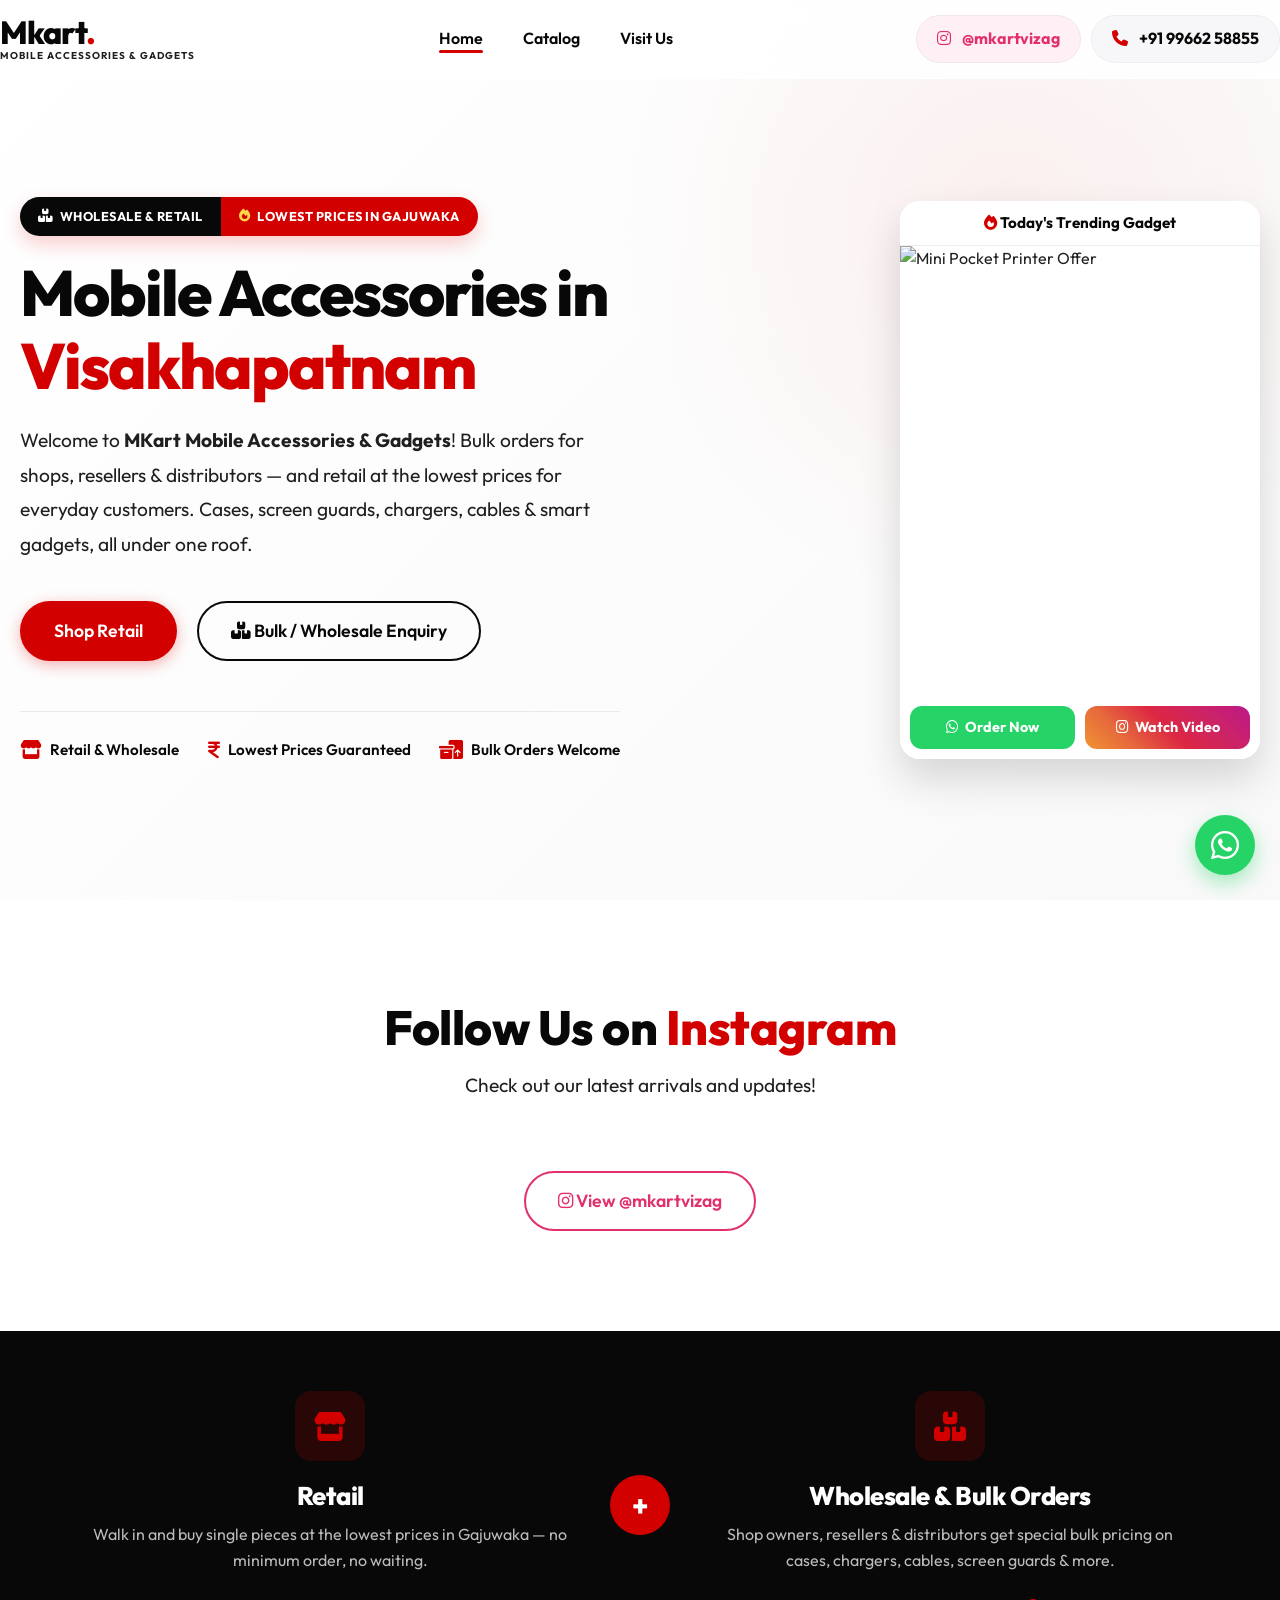
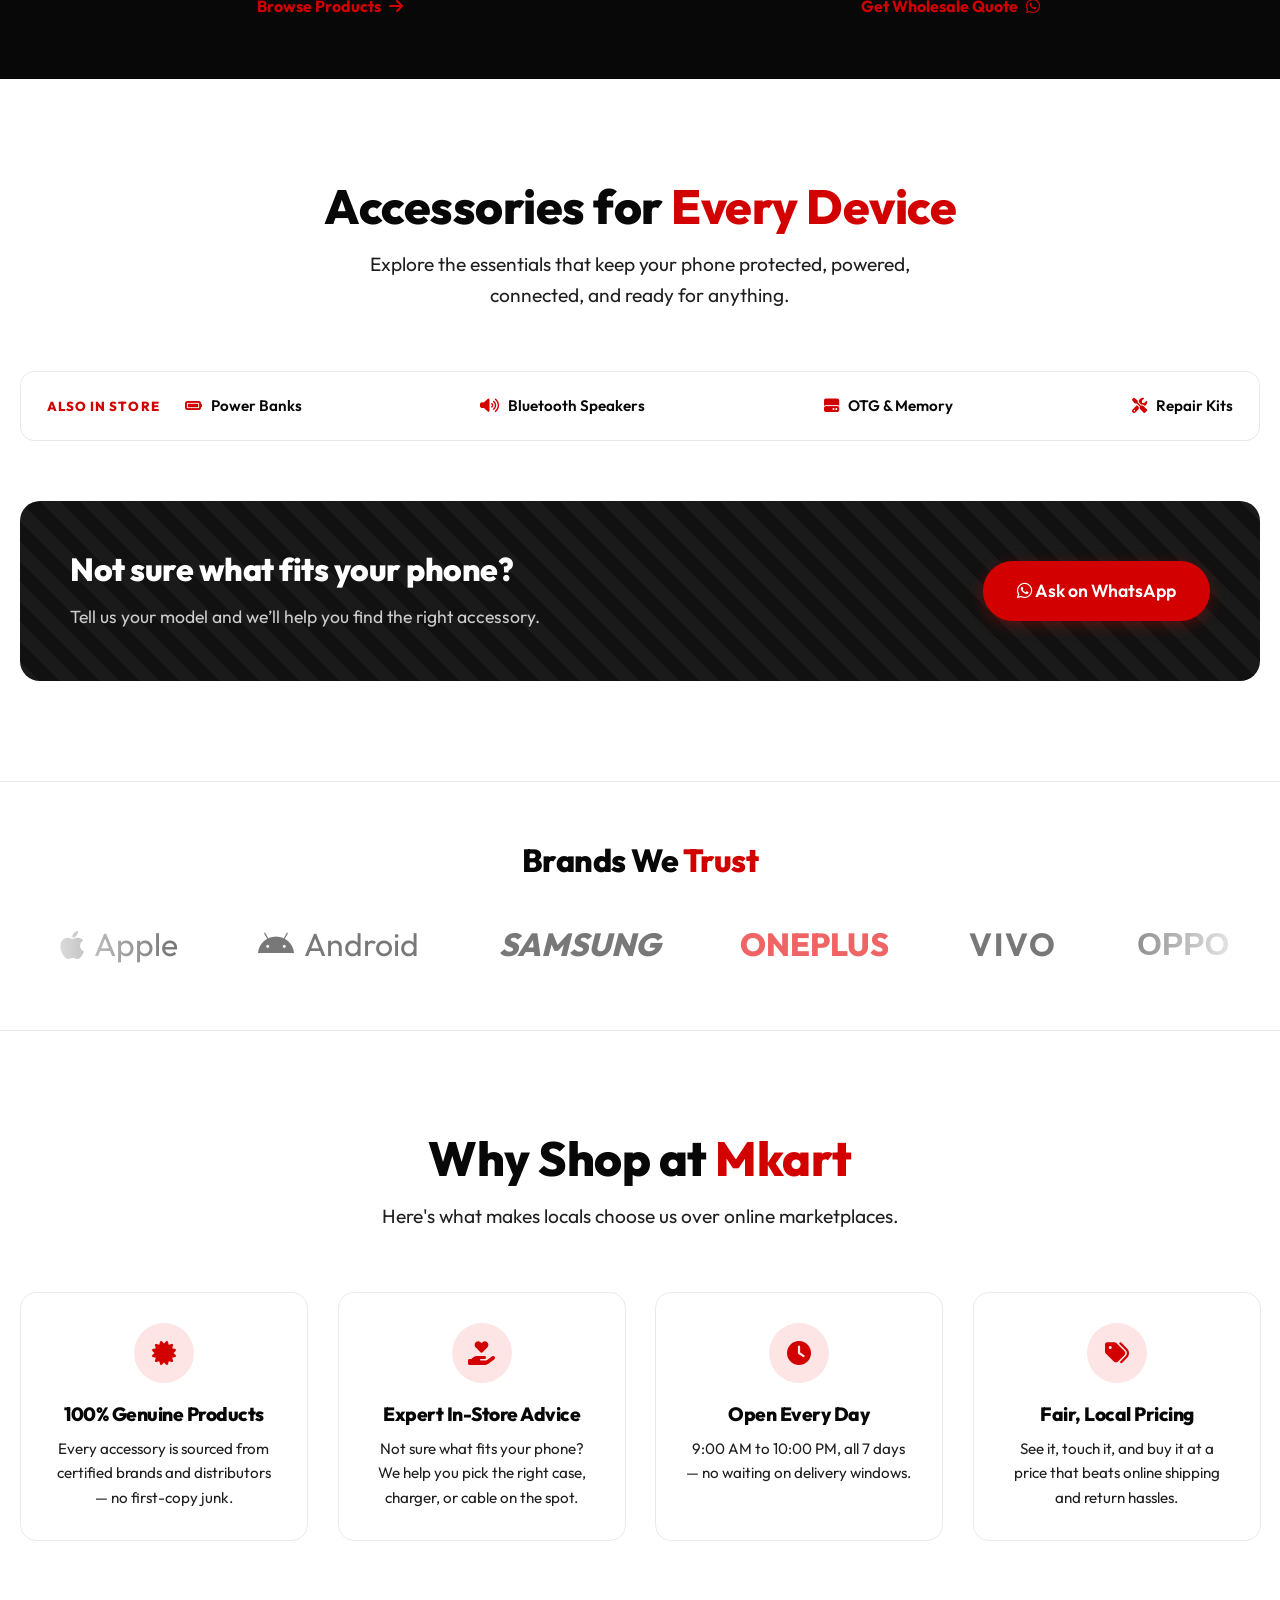
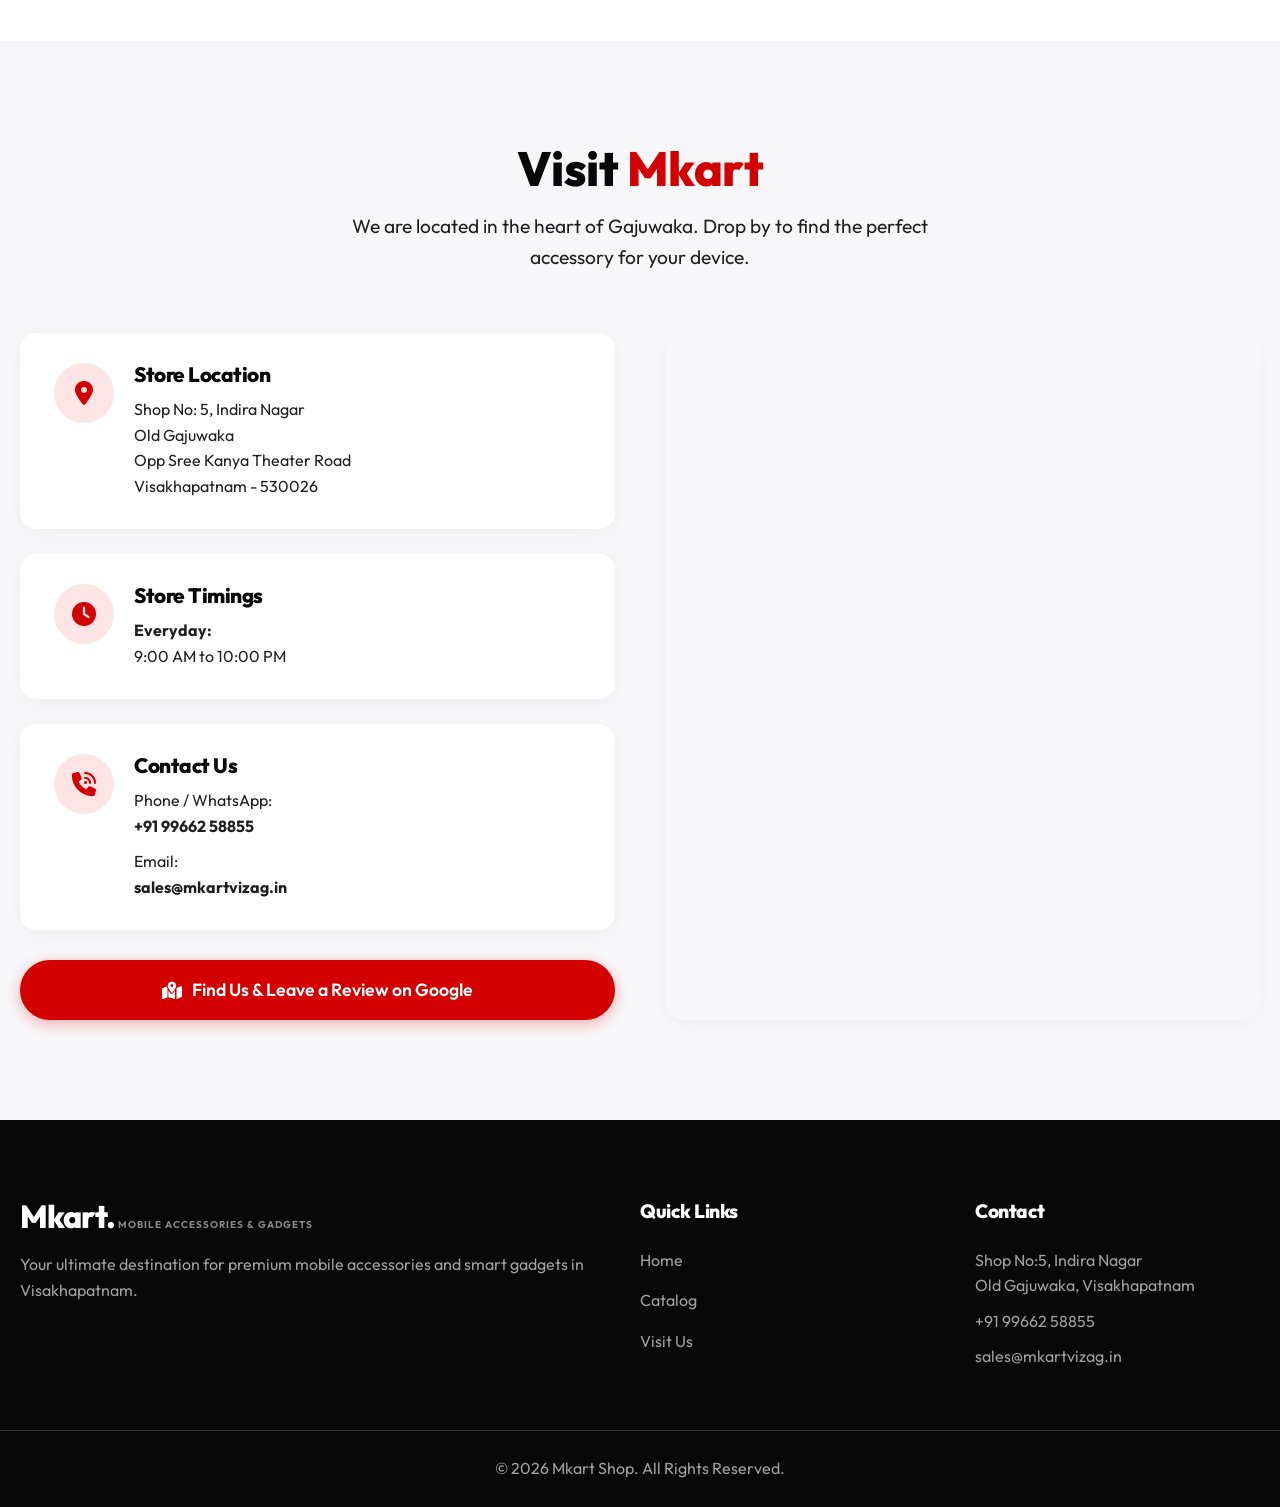
==== commit 58716ac7: "Redesign catalog section: remove images and boxes" ====
--- a/index.html
+++ b/index.html
@@ -64,22 +64,6 @@
 <body>
     <!-- Navigation -->
     <header class="header">
-        <div class="promo-ticker festive-ticker">
-            <div class="promo-track">
-                <span>🪔 VINAYAKA CHAVITHI SPECIAL OFFERS @ MKart! 🔥</span>
-                <span>🔥 FLIP POUCHES — ₹99/-</span>
-                <span>🔥 iPhone MagSafe Cases — ₹99/-</span>
-                <span>🔥 Android Transparent Back Cases — ₹89/-</span>
-                <span>🔥 Bluetooth Neckbands — ₹299/-</span>
-                <span>🔥 Tripod + Selfie Stick — ₹249/-</span>
-                <span>🪔 VINAYAKA CHAVITHI SPECIAL OFFERS @ MKart! 🔥</span>
-                <span>🔥 FLIP POUCHES — ₹99/-</span>
-                <span>🔥 iPhone MagSafe Cases — ₹99/-</span>
-                <span>🔥 Android Transparent Back Cases — ₹89/-</span>
-                <span>🔥 Bluetooth Neckbands — ₹299/-</span>
-                <span>🔥 Tripod + Selfie Stick — ₹249/-</span>
-            </div>
-        </div>
         <div class="container nav-container">
             <a href="#" class="logo">
                 <span class="logo-main"><span class="logo-text">Mkart</span><span class="logo-dot">.</span></span>
@@ -209,144 +193,27 @@
     <section id="catalog" class="catalog section">
         <div class="container">
             <div class="section-header text-center animate-on-scroll">
-                <h2 class="section-title">What We <span class="text-red">Offer</span></h2>
-                <p class="section-subtitle">A sneak peek at our extensive collection of mobile accessories and smart gadgets available in-store.</p>
+                <h2 class="section-title">Accessories for <span class="text-red">Every Device</span></h2>
+                <p class="section-subtitle">Explore the essentials that keep your phone protected, powered, connected, and ready for anything.</p>
             </div>
             
-            <div class="product-grid">
-                <!-- Category 1 -->
-                <div class="product-card animate-on-scroll">
-                    <div class="card-image-wrapper">
-                        <img src="images/cases.png" alt="Premium Mobile Cases & Pouches in Gajuwaka" loading="lazy" class="product-image">
-                    </div>
-                    <div class="card-icon-wrapper">
-                        <i class="fa-solid fa-mobile-retro"></i>
-                    </div>
-                    <div class="card-title">Mobile Pouches & Cases</div>
-                    <p class="card-desc">Protect your device in style. From sleek silicone to rugged armor and premium leather cases for all top brands.</p>
-                </div>
-                
-                <!-- Category 2 -->
-                <div class="product-card animate-on-scroll">
-                    <div class="card-image-wrapper">
-                        <img src="images/screen_guards.png" alt="Best Screen Protectors in Vizag" loading="lazy" class="product-image">
-                    </div>
-                    <div class="card-icon-wrapper">
-                        <i class="fa-solid fa-layer-group"></i>
-                    </div>
-                    <div class="card-title">Screen Protectors</div>
-                    <p class="card-desc">Keep your screen flawless. We offer high-quality tempered glass, privacy glass, and matte protectors.</p>
-                </div>
-
-                <!-- Category 3 -->
-                <div class="product-card animate-on-scroll">
-                    <div class="card-image-wrapper">
-                        <img src="images/chargers.png" alt="Fast Mobile Chargers Wholesale Vizag" loading="lazy" class="product-image">
-                    </div>
-                    <div class="card-icon-wrapper">
-                        <i class="fa-solid fa-bolt"></i>
-                    </div>
-                    <div class="card-title">Fast Chargers</div>
-                    <p class="card-desc">Power up instantly with our range of original and certified fast charging adapters for every device.</p>
-                </div>
-
-                <!-- Category 4 -->
-                <div class="product-card animate-on-scroll">
-                    <div class="card-image-wrapper">
-                        <img src="images/chargers.png" alt="Durable Data Cables in Gajuwaka" loading="lazy" class="product-image">
-                    </div>
-                    <div class="card-icon-wrapper">
-                        <i class="fa-solid fa-network-wired"></i>
-                    </div>
-                    <div class="card-title">Data Cables</div>
-                    <p class="card-desc">Durable, braided, and high-speed data cables including Type-C, Lightning, and Micro USB options.</p>
-                </div>
-
-                <!-- Category 5 -->
-                <div class="product-card animate-on-scroll">
-                    <div class="card-image-wrapper">
-                        <img src="images/gadgets.png" alt="Bluetooth Earphones & Audio Vizag" loading="lazy" class="product-image">
-                    </div>
-                    <div class="card-icon-wrapper">
-                        <i class="fa-solid fa-headphones-simple"></i>
-                    </div>
-                    <div class="card-title">Audio & Earphones</div>
-                    <p class="card-desc">Immerse in sound with our selection of TWS earbuds, wired earphones, and Bluetooth neckbands.</p>
-                </div>
-
-                <!-- Category 6 -->
-                <div class="product-card animate-on-scroll">
-                    <div class="card-image-wrapper">
-                        <img src="images/gadgets.png" alt="Smart Gadgets & Watches in Gajuwaka" loading="lazy" class="product-image">
-                    </div>
-                    <div class="card-icon-wrapper">
-                        <i class="fa-solid fa-stopwatch"></i>
-                    </div>
-                    <div class="card-title">Smart Gadgets</div>
-                    <p class="card-desc">Stay connected with smartwatches, fitness bands, power banks, and other innovative tech accessories.</p>
-                </div>
-
-                <!-- Category 7 -->
-                <div class="product-card animate-on-scroll">
-                    <div class="card-icon-wrapper">
-                        <i class="fa-solid fa-arrows-up-down"></i>
-                    </div>
-                    <div class="card-title">Mobile Holders &amp; Stands</div>
-                    <p class="card-desc">Car mounts, desk stands, and ring holders to keep your phone secure and within reach anywhere.</p>
-                </div>
-
-                <!-- Category 8 -->
-                <div class="product-card animate-on-scroll">
-                    <div class="card-icon-wrapper">
-                        <i class="fa-solid fa-headphones"></i>
-                    </div>
-                    <div class="card-title">Neckbands &amp; Bluetooth Headsets</div>
-                    <p class="card-desc">Sweat-resistant, long-battery neckbands and headsets from trusted brands for calls and music on the go.</p>
-                </div>
-
-                <!-- Category 9 -->
-                <div class="product-card animate-on-scroll">
-                    <div class="card-icon-wrapper">
-                        <i class="fa-solid fa-car-battery"></i>
-                    </div>
-                    <div class="card-title">Power Banks</div>
-                    <p class="card-desc">Fast-charging power banks in multiple capacities to keep you powered up all day and on every trip.</p>
-                </div>
-
-                <!-- Category 10 -->
-                <div class="product-card animate-on-scroll">
-                    <div class="card-icon-wrapper">
-                        <i class="fa-solid fa-sd-card"></i>
-                    </div>
-                    <div class="card-title">Memory Cards &amp; OTG</div>
-                    <p class="card-desc">High-speed memory cards, pen drives, and OTG connectors for storage and easy file transfers.</p>
-                </div>
-
-                <!-- Category 11 -->
-                <div class="product-card animate-on-scroll">
-                    <div class="card-icon-wrapper">
-                        <i class="fa-solid fa-volume-high"></i>
-                    </div>
-                    <div class="card-title">Bluetooth Speakers</div>
-                    <p class="card-desc">Compact to party-size Bluetooth speakers with rich bass, built for home, travel, and outdoor use.</p>
-                </div>
-
-                <!-- Category 12 -->
-                <div class="product-card animate-on-scroll">
-                    <div class="card-icon-wrapper">
-                        <i class="fa-solid fa-screwdriver-wrench"></i>
-                    </div>
-                    <div class="card-title">Repair Tools &amp; Combo Kits</div>
-                    <p class="card-desc">Screwdriver kits, opening tools, and combo sets for quick fixes and DIY mobile repairs.</p>
+
+            <div class="store-essentials animate-on-scroll">
+                <p>Also in store</p>
+                <div class="essentials-list">
+                    <span><i class="fa-solid fa-battery-full"></i> Power Banks</span>
+                    <span><i class="fa-solid fa-volume-high"></i> Bluetooth Speakers</span>
+                    <span><i class="fa-solid fa-hard-drive"></i> OTG &amp; Memory</span>
+                    <span><i class="fa-solid fa-screwdriver-wrench"></i> Repair Kits</span>
                 </div>
             </div>
 
             <div class="cta-banner">
                 <div class="cta-banner-content">
-                    <div class="h3-heading">Looking for something specific?</div>
-                    <p>Visit our store to check compatibility and explore hundreds of more items!</p>
-                </div>
-                <a href="#visit" class="btn btn-primary">Visit Store Today</a>
+                    <div class="h3-heading">Not sure what fits your phone?</div>
+                    <p>Tell us your model and we’ll help you find the right accessory.</p>
+                </div>
+                <a href="https://wa.me/919966258855?text=Hi%20Mkart%2C%20I%20need%20help%20finding%20an%20accessory%20for%20my%20phone." target="_blank" rel="noopener" class="btn btn-primary"><i class="fa-brands fa-whatsapp"></i> Ask on WhatsApp</a>
             </div>
         </div>
     </section>
--- a/css/style.css
+++ b/css/style.css
@@ -730,95 +730,126 @@
     margin: 0 auto;
 }
 
-.product-grid {
+.collection-grid {
     display: grid;
-    grid-template-columns: repeat(auto-fit, minmax(320px, 1fr));
-    gap: 30px;
-    margin-bottom: 60px;
-}
-
-.product-card {
-    background-color: var(--color-white);
-    border: 1px solid #eaeaea;
-    border-radius: 16px;
-    padding: 40px 30px;
-    transition: var(--transition);
+    grid-template-columns: repeat(3, 1fr);
+    grid-auto-rows: 200px;
+    gap: 18px;
+    margin-bottom: 24px;
+}
+
+.collection-card {
     position: relative;
+    display: block;
     overflow: hidden;
-    z-index: 1;
-}
-
-.product-card::before {
+    border-radius: 18px;
+    background: linear-gradient(145deg, #161616 0%, #080808 100%);
+    color: var(--color-white);
+    isolation: isolate;
+    box-shadow: 0 10px 25px rgba(0, 0, 0, 0.08);
+    border: 1px solid rgba(255, 255, 255, 0.05);
+}
+
+.collection-card::before {
     content: '';
     position: absolute;
-    top: 0;
-    left: 0;
-    width: 100%;
-    height: 100%;
-    background: linear-gradient(135deg, transparent 0%, rgba(230,0,0,0.03) 100%);
-    z-index: -1;
-    opacity: 0;
-    transition: var(--transition);
-}
-
-.product-card:hover {
-    transform: translateY(-10px);
-    border-color: transparent;
-    box-shadow: var(--shadow-hover);
-}
-
-.product-card:hover::before {
-    opacity: 1;
-}
-
-.card-icon-wrapper {
-    width: 70px;
-    height: 70px;
-    background-color: var(--color-gray-light);
-    border-radius: 16px;
-    display: flex;
-    align-items: center;
-    justify-content: center;
-    font-size: 2rem;
+    top: -40px;
+    right: -40px;
+    width: 140px;
+    height: 140px;
+    background: radial-gradient(circle, rgba(211, 0, 0, 0.2) 0%, rgba(211, 0, 0, 0) 70%);
+    border-radius: 50%;
+    z-index: 0;
+    transition: transform 0.5s ease;
+}
+
+.collection-card-featured {
+    grid-column: span 2;
+}
+
+.collection-card-content {
+    position: absolute;
+    inset: 0;
+    padding: 25px;
+    display: flex;
+    flex-direction: column;
+    z-index: 1;
+}
+
+.collection-card-content > i {
+    width: 42px;
+    height: 42px;
+    display: grid;
+    place-items: center;
+    margin-bottom: auto;
+    border-radius: 12px;
+    background: var(--color-primary);
+    font-size: 1.1rem;
+    box-shadow: 0 4px 10px rgba(211, 0, 0, 0.3);
+}
+
+.collection-card-content > span {
+    font-size: 1.35rem;
+    font-weight: 700;
+    line-height: 1.15;
+}
+
+.collection-card-content small {
+    color: #888;
+    font-size: 0.85rem;
+    font-weight: 600;
+    margin-top: 4px;
+    display: block;
+}
+
+.collection-card:hover {
+    transform: translateY(-3px);
+    box-shadow: 0 15px 35px rgba(0, 0, 0, 0.25);
+}
+
+.collection-card:hover::before {
+    transform: scale(1.6);
+    background: radial-gradient(circle, rgba(211, 0, 0, 0.3) 0%, rgba(211, 0, 0, 0) 70%);
+}
+
+.store-essentials {
+    display: flex;
+    align-items: center;
+    gap: 25px;
+    margin-bottom: 60px;
+    padding: 22px 26px;
+    border: 1px solid #e8e8e8;
+    border-radius: 14px;
+    background: var(--color-white);
+}
+
+.store-essentials p {
+    margin: 0;
+    color: var(--color-primary);
+    font-size: 0.82rem;
+    font-weight: 800;
+    letter-spacing: 0.08em;
+    text-transform: uppercase;
+    white-space: nowrap;
+}
+
+.essentials-list {
+    display: flex;
+    flex: 1;
+    justify-content: space-between;
+    gap: 18px;
     color: var(--color-black);
-    margin-bottom: 25px;
-    transition: var(--transition);
-}
-
-.product-card:hover .card-icon-wrapper {
-    background-color: var(--color-primary);
-    color: var(--color-white);
-    transform: scale(1.1) rotate(-5deg);
-}
-
-.card-image-wrapper {
-    width: 100%;
-    height: 200px;
-    border-radius: 12px;
-    overflow: hidden;
-    margin-bottom: 20px;
-    background-color: #f9f9f9;
-}
-
-.product-image {
-    width: 100%;
-    height: 100%;
-    object-fit: cover;
-    transition: var(--transition);
-}
-
-.product-card:hover .product-image {
-    transform: scale(1.05);
-}
-
-
-.card-title {
-    font-size: 1.5rem;
-    margin-bottom: 15px;
-}
-
-.card-desc {
-    color: var(--color-gray-dark);
+    font-size: 0.95rem;
+    font-weight: 600;
+}
+
+.essentials-list span {
+    white-space: nowrap;
+}
+
+.essentials-list i {
+    margin-right: 6px;
+    color: var(--color-primary);
 }
 
 /* CTA Banner */
@@ -1154,6 +1185,25 @@
         flex-direction: column;
         text-align: center;
         gap: 30px;
+    }
+
+    .collection-grid {
+        grid-template-columns: repeat(2, 1fr);
+    }
+
+    .collection-card-featured {
+        grid-column: span 1;
+    }
+
+    .store-essentials {
+        align-items: flex-start;
+        flex-direction: column;
+        gap: 14px;
+    }
+
+    .essentials-list {
+        flex-wrap: wrap;
+        justify-content: flex-start;
     }
     
     .footer-container {
@@ -1220,6 +1270,44 @@
     .hero-title {
         font-size: 2.5rem;
     }
+
+    .section-header {
+        margin-bottom: 38px;
+    }
+
+    .section-title {
+        font-size: 2.25rem;
+    }
+
+    .collection-grid {
+        grid-template-columns: 1fr;
+        grid-auto-rows: 230px;
+        gap: 14px;
+    }
+
+    .collection-card-content {
+        right: 20px;
+        bottom: 19px;
+        left: 20px;
+    }
+
+    .collection-card-content small {
+        opacity: 1;
+        transform: none;
+    }
+
+    .store-essentials {
+        margin-bottom: 38px;
+        padding: 20px;
+    }
+
+    .essentials-list {
+        display: grid;
+        grid-template-columns: 1fr 1fr;
+        gap: 13px 8px;
+        width: 100%;
+        font-size: 0.85rem;
+    }
     
     .footer-container {
         grid-template-columns: 1fr;
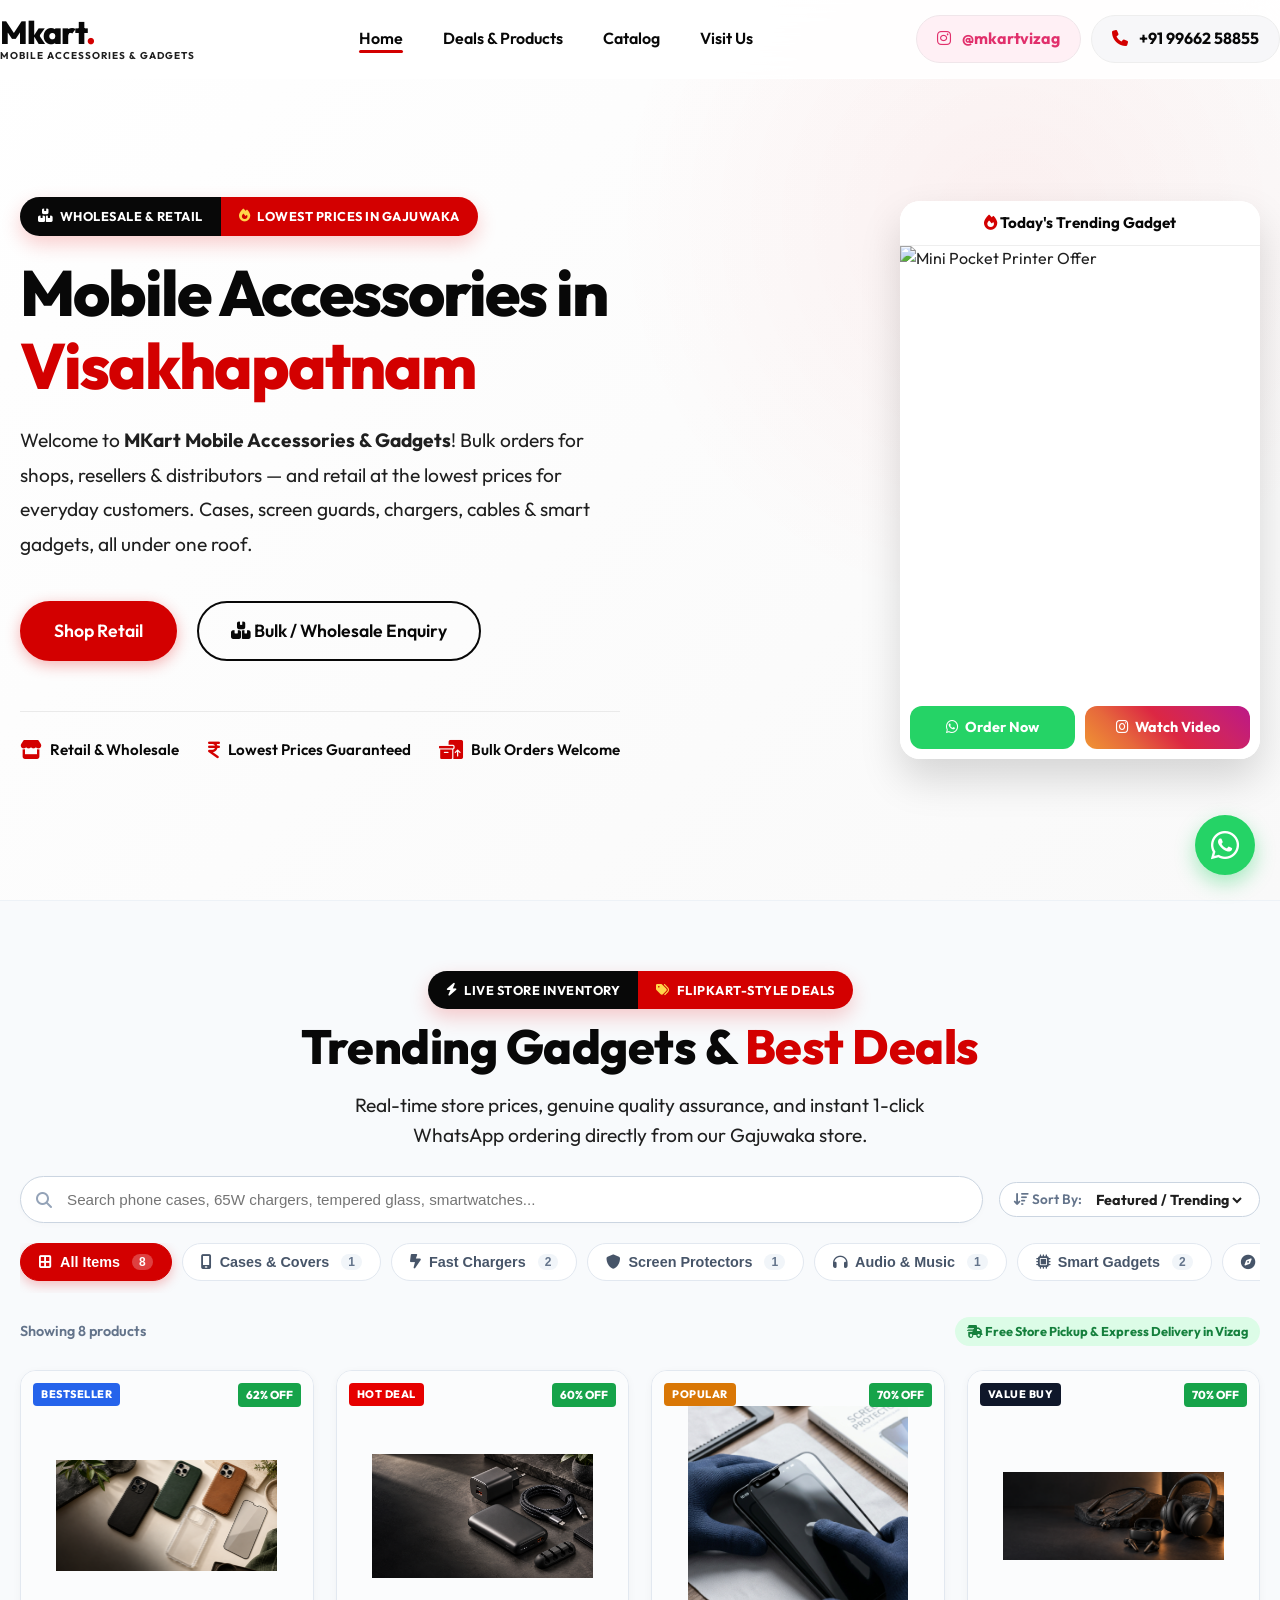
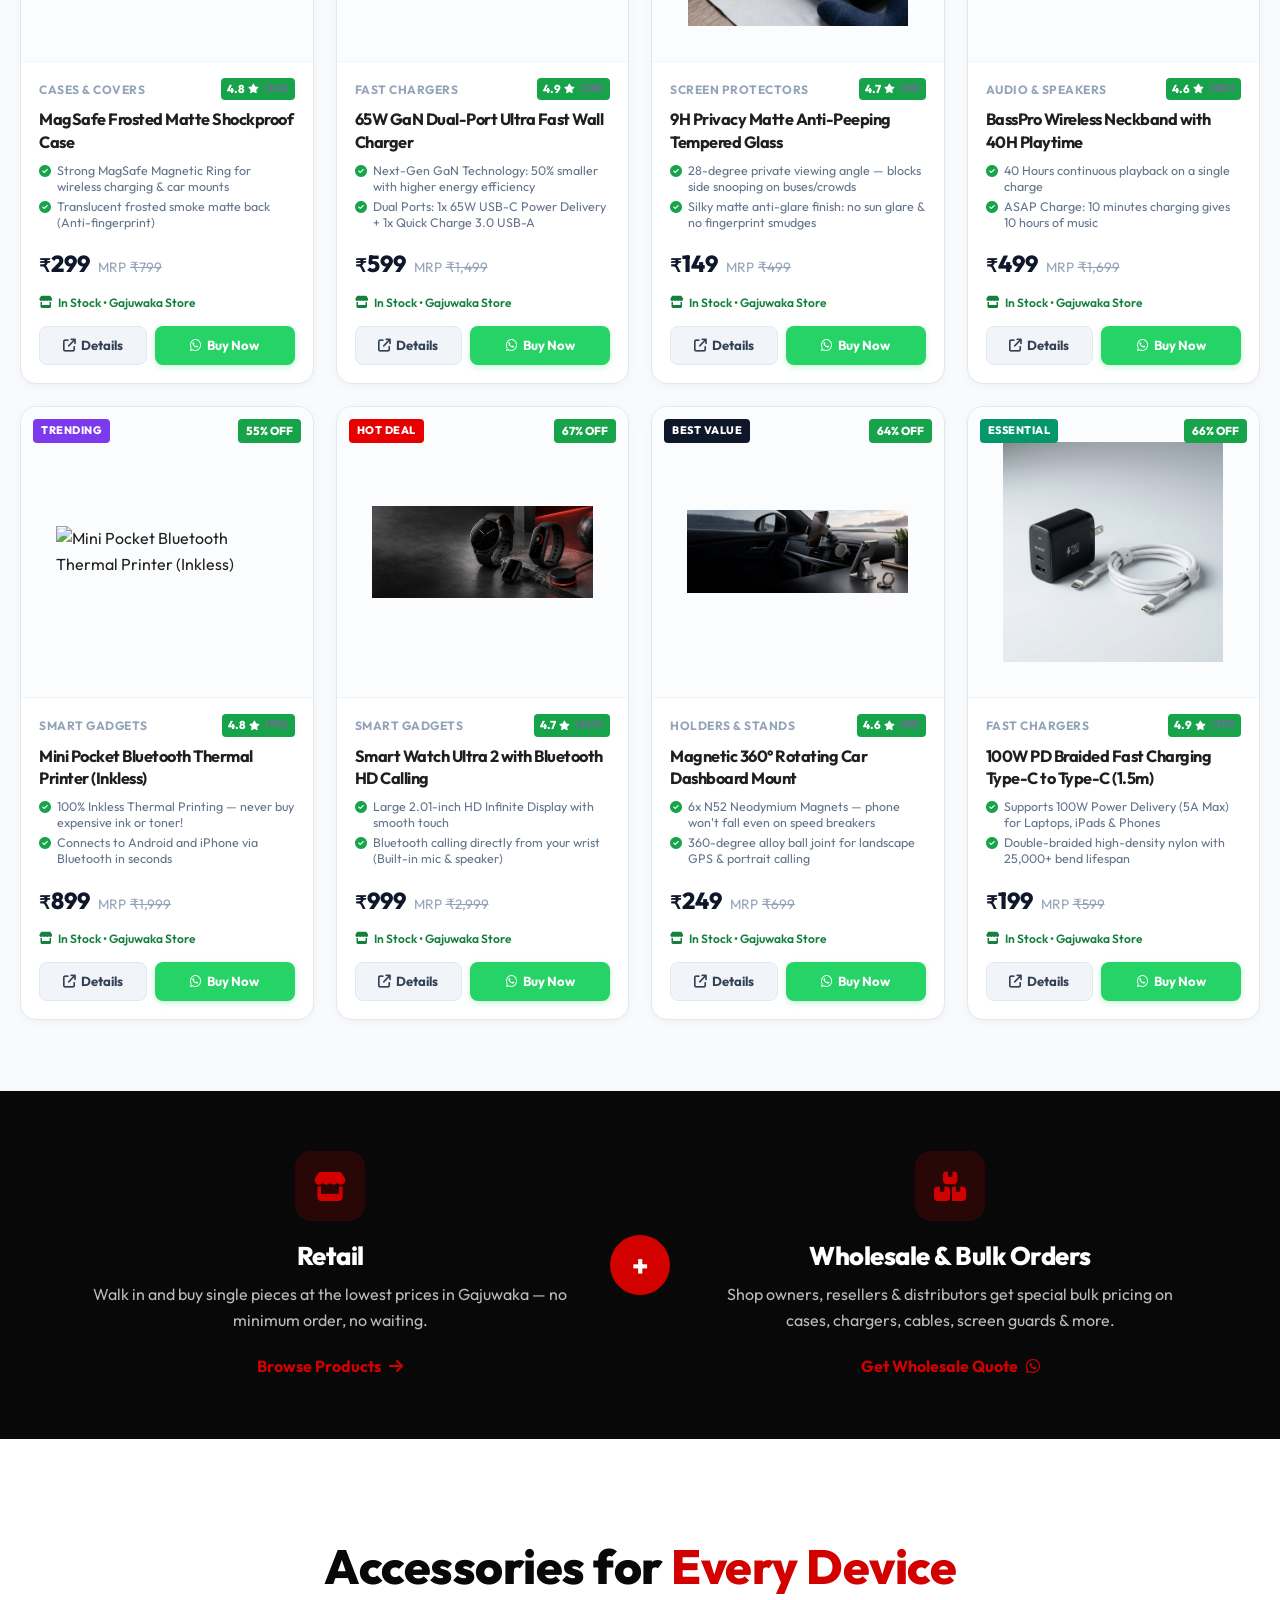
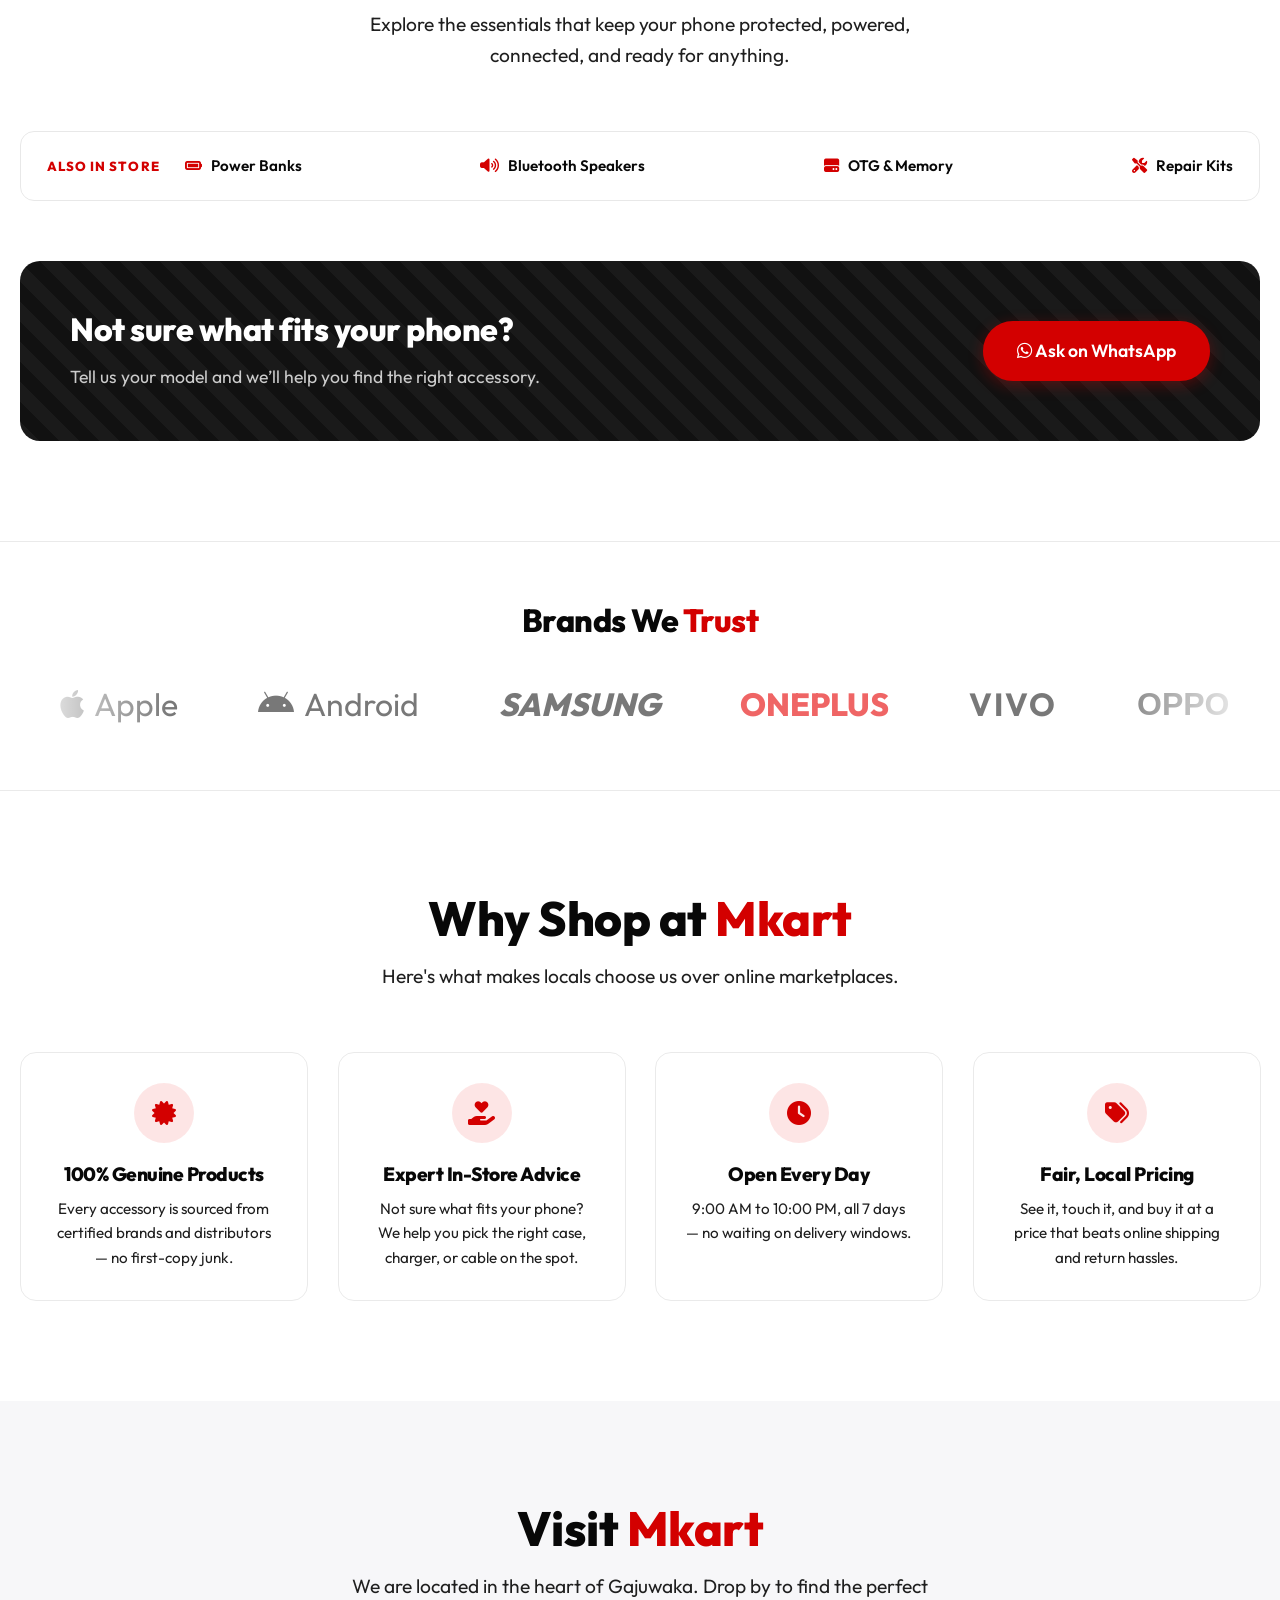
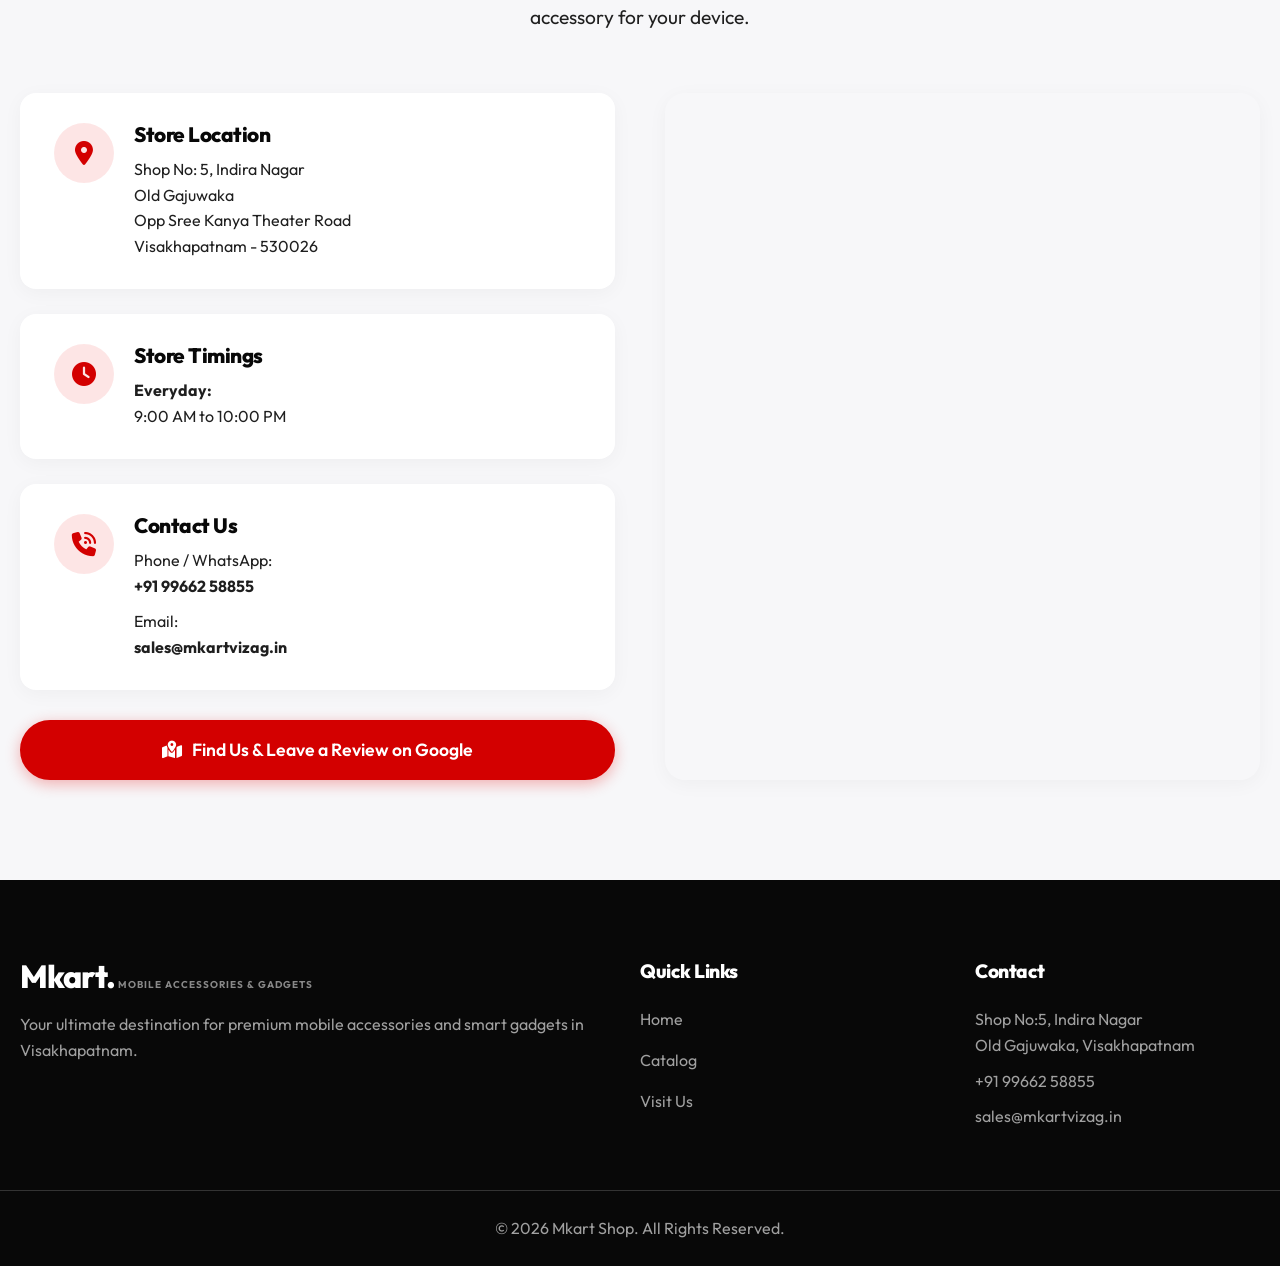
==== commit c904fd7d: "feat: e-commerce product catalog with Supabase, Flipkart-style product pages, local admin panel, and" ====
--- a/index.html
+++ b/index.html
@@ -72,6 +72,7 @@
             <nav class="nav-menu">
                 <ul class="nav-list">
                     <li><a href="#home" class="nav-link active">Home</a></li>
+                    <li><a href="#products" class="nav-link">Deals &amp; Products</a></li>
                     <li><a href="#catalog" class="nav-link">Catalog</a></li>
                     <li><a href="#visit" class="nav-link">Visit Us</a></li>
                 </ul>
@@ -103,7 +104,7 @@
                 <h1 class="hero-title">Mobile Accessories in <span class="text-red rotating-word" id="rotatingLocation">Gajuwaka</span></h1>
                 <p class="hero-subtitle">Welcome to <strong>MKart Mobile Accessories &amp; Gadgets</strong>! Bulk orders for shops, resellers &amp; distributors — and retail at the lowest prices for everyday customers. Cases, screen guards, chargers, cables &amp; smart gadgets, all under one roof.</p>
                 <div class="hero-cta">
-                    <a href="#catalog" class="btn btn-primary">Shop Retail</a>
+                    <a href="#products" class="btn btn-primary">Shop Retail</a>
                     <a href="https://wa.me/919966258855?text=Hi%20Mkart%2C%20I%27m%20interested%20in%20BULK%2FWHOLESALE%20pricing%20for%20mobile%20accessories" target="_blank" rel="noopener" class="btn btn-outline"><i class="fa-solid fa-boxes-stacked"></i> Bulk / Wholesale Enquiry</a>
                 </div>
                 <div class="hero-stats">
@@ -144,24 +145,71 @@
         </div>
     </section>
 
-    <!-- Instagram Feed Section -->
-    <section class="instagram-feed section">
-        <div class="container">
-            <div class="section-header text-center animate-on-scroll" style="margin-bottom: 40px;">
-                <h2 class="section-title">Follow Us on <span class="text-red">Instagram</span></h2>
-                <p class="section-subtitle">Check out our latest arrivals and updates!</p>
-            </div>
-            
-            <div class="insta-widget-container" style="width: 100%; overflow: hidden;">
-                <!-- Elfsight Instagram Feed | Untitled Instagram Feed -->
-                <script src="https://elfsightcdn.com/platform.js" async></script>
-                <div class="elfsight-app-ad319496-9f92-4ed1-a129-7e00736735b1" data-elfsight-app-lazy></div>
-            </div>
-            
-            <div class="text-center mt-4" style="margin-top: 30px;">
-                <a href="https://instagram.com/mkartvizag" target="_blank" rel="noopener" class="btn btn-outline" style="border-color: #E1306C; color: #E1306C;">
-                    <i class="fa-brands fa-instagram"></i> View @mkartvizag
-                </a>
+    <!-- E-Commerce Products & Deals Section (Flipkart Style) -->
+    <section id="products" class="products-section section">
+        <div class="container">
+            <div class="section-header text-center animate-on-scroll" style="margin-bottom: 25px;">
+                <div class="badge" style="margin-bottom: 10px;">
+                    <span class="badge-tag"><i class="fa-solid fa-bolt"></i> Live Store Inventory</span>
+                    <span class="badge-highlight"><i class="fa-solid fa-tags"></i> Flipkart-Style Deals</span>
+                </div>
+                <h2 class="section-title">Trending Gadgets &amp; <span class="text-red">Best Deals</span></h2>
+                <p class="section-subtitle">Real-time store prices, genuine quality assurance, and instant 1-click WhatsApp ordering directly from our Gajuwaka store.</p>
+            </div>
+
+            <!-- E-Commerce Controls: Search, Filters, and Sorting -->
+            <div class="fk-controls-wrapper">
+                <div class="fk-search-box">
+                    <i class="fa-solid fa-magnifying-glass"></i>
+                    <input type="search" id="productSearchInput" placeholder="Search phone cases, 65W chargers, tempered glass, smartwatches..." aria-label="Search accessories">
+                </div>
+
+                <div class="fk-sort-box">
+                    <label for="productSortSelect"><i class="fa-solid fa-arrow-down-wide-short"></i> Sort By:</label>
+                    <select id="productSortSelect" class="fk-select">
+                        <option value="featured">Featured / Trending</option>
+                        <option value="price-low">Price: Low to High</option>
+                        <option value="price-high">Price: High to Low</option>
+                        <option value="discount">Biggest Discount (%)</option>
+                        <option value="rating">Customer Rating</option>
+                    </select>
+                </div>
+            </div>
+
+            <!-- Category Pills Bar -->
+            <div class="fk-categories-bar" role="tablist" aria-label="Product Categories">
+                <button type="button" class="category-pill active" data-category="All" role="tab" aria-selected="true">
+                    <i class="fa-solid fa-border-all"></i> All Items
+                </button>
+                <button type="button" class="category-pill" data-category="Cases & Covers" role="tab" aria-selected="false">
+                    <i class="fa-solid fa-mobile-screen"></i> Cases &amp; Covers
+                </button>
+                <button type="button" class="category-pill" data-category="Fast Chargers" role="tab" aria-selected="false">
+                    <i class="fa-solid fa-bolt-lightning"></i> Fast Chargers
+                </button>
+                <button type="button" class="category-pill" data-category="Screen Protectors" role="tab" aria-selected="false">
+                    <i class="fa-solid fa-shield"></i> Screen Protectors
+                </button>
+                <button type="button" class="category-pill" data-category="Audio & Speakers" role="tab" aria-selected="false">
+                    <i class="fa-solid fa-headphones"></i> Audio &amp; Music
+                </button>
+                <button type="button" class="category-pill" data-category="Smart Gadgets" role="tab" aria-selected="false">
+                    <i class="fa-solid fa-microchip"></i> Smart Gadgets
+                </button>
+                <button type="button" class="category-pill" data-category="Holders & Stands" role="tab" aria-selected="false">
+                    <i class="fa-solid fa-compass"></i> Car &amp; Desk Mounts
+                </button>
+            </div>
+
+            <!-- Products Result Counter -->
+            <div class="fk-results-meta">
+                <span id="productResultsCount" class="results-counter">Showing products</span>
+                <span class="fk-store-tag"><i class="fa-solid fa-truck-fast text-green"></i> Free Store Pickup &amp; Express Delivery in Vizag</span>
+            </div>
+
+            <!-- Products Grid Container (Populated by js/products.js) -->
+            <div id="productsGrid" class="fk-products-grid">
+                <!-- Dynamically injected product cards -->
             </div>
         </div>
     </section>
@@ -406,5 +454,6 @@
 
     <!-- Custom JS -->
     <script src="js/main.js"></script>
+    <script src="js/products.js"></script>
 </body>
 </html>
--- a/css/style.css
+++ b/css/style.css
@@ -1340,3 +1340,849 @@
     opacity: 1;
     transform: translateY(0);
 }
+
+
+/* =========================================
+   FLIPKART-STYLE E-COMMERCE PRODUCTS SECTION
+   ========================================= */
+.products-section {
+    background-color: #f8fafc;
+    border-top: 1px solid #edf2f7;
+    border-bottom: 1px solid #edf2f7;
+    padding: 70px 0;
+}
+
+.fk-controls-wrapper {
+    display: flex;
+    justify-content: space-between;
+    align-items: center;
+    gap: 16px;
+    margin-bottom: 20px;
+    flex-wrap: wrap;
+}
+
+.fk-search-box {
+    position: relative;
+    flex: 1;
+    min-width: 280px;
+}
+
+.fk-search-box i {
+    position: absolute;
+    left: 16px;
+    top: 50%;
+    transform: translateY(-50%);
+    color: #94a3b8;
+    font-size: 1rem;
+    pointer-events: none;
+}
+
+.fk-search-box input {
+    width: 100%;
+    padding: 14px 18px 14px 46px;
+    border: 1px solid #cbd5e1;
+    border-radius: 99px;
+    font-size: 0.95rem;
+    background: #ffffff;
+    color: var(--color-dark);
+    outline: none;
+    box-shadow: 0 2px 6px rgba(0, 0, 0, 0.02);
+    transition: all 0.25s ease;
+}
+
+.fk-search-box input:focus {
+    border-color: var(--color-primary);
+    box-shadow: 0 0 0 3px rgba(230, 0, 0, 0.12);
+}
+
+.fk-sort-box {
+    display: flex;
+    align-items: center;
+    gap: 10px;
+    background: #ffffff;
+    padding: 6px 14px;
+    border-radius: 99px;
+    border: 1px solid #cbd5e1;
+}
+
+.fk-sort-box label {
+    font-size: 0.85rem;
+    font-weight: 600;
+    color: #64748b;
+    white-space: nowrap;
+}
+
+.fk-select {
+    border: none;
+    background: transparent;
+    font-family: inherit;
+    font-weight: 700;
+    color: var(--color-dark);
+    font-size: 0.9rem;
+    cursor: pointer;
+    outline: none;
+}
+
+.fk-categories-bar {
+    display: flex;
+    gap: 10px;
+    overflow-x: auto;
+    padding-bottom: 12px;
+    margin-bottom: 24px;
+    scrollbar-width: thin;
+    scrollbar-color: #cbd5e1 transparent;
+}
+
+.fk-categories-bar::-webkit-scrollbar {
+    height: 6px;
+}
+
+.fk-categories-bar::-webkit-scrollbar-thumb {
+    background: #cbd5e1;
+    border-radius: 10px;
+}
+
+.category-pill {
+    display: inline-flex;
+    align-items: center;
+    gap: 8px;
+    padding: 10px 18px;
+    border-radius: 99px;
+    background: #ffffff;
+    border: 1px solid #e2e8f0;
+    color: #475569;
+    font-weight: 600;
+    font-size: 0.9rem;
+    cursor: pointer;
+    white-space: nowrap;
+    transition: all 0.2s ease;
+}
+
+.category-pill:hover {
+    border-color: var(--color-primary);
+    color: var(--color-primary);
+    background: #fff5f5;
+}
+
+.category-pill.active {
+    background: var(--color-primary);
+    color: #ffffff;
+    border-color: var(--color-primary);
+    box-shadow: 0 4px 12px rgba(230, 0, 0, 0.25);
+}
+
+.cat-count-badge {
+    display: inline-flex;
+    align-items: center;
+    justify-content: center;
+    background: #f1f5f9;
+    color: #64748b;
+    font-size: 0.75rem;
+    font-weight: 700;
+    padding: 1px 7px;
+    border-radius: 99px;
+    margin-left: 4px;
+    transition: all 0.2s ease;
+}
+
+.category-pill.active .cat-count-badge {
+    background: rgba(255, 255, 255, 0.25);
+    color: #ffffff;
+}
+
+.fk-results-meta {
+    display: flex;
+    justify-content: space-between;
+    align-items: center;
+    margin-bottom: 24px;
+    font-size: 0.9rem;
+    color: #64748b;
+    font-weight: 600;
+    flex-wrap: wrap;
+    gap: 8px;
+}
+
+.fk-store-tag {
+    background: #dcfce7;
+    color: #15803d;
+    padding: 4px 12px;
+    border-radius: 99px;
+    font-size: 0.8rem;
+    font-weight: 700;
+}
+
+/* Products Grid */
+.fk-products-grid {
+    display: grid;
+    grid-template-columns: repeat(auto-fill, minmax(260px, 1fr));
+    gap: 22px;
+}
+
+/* Flipkart-Style Product Card */
+.fk-product-card {
+    background: #ffffff;
+    border: 1px solid #e2e8f0;
+    border-radius: 16px;
+    overflow: hidden;
+    display: flex;
+    flex-direction: column;
+    position: relative;
+    box-shadow: 0 2px 8px rgba(0, 0, 0, 0.04);
+    transition: transform 0.25s cubic-bezier(0.2, 0.8, 0.2, 1), box-shadow 0.25s ease, border-color 0.2s ease;
+}
+
+.fk-product-card:hover {
+    transform: translateY(-4px);
+    box-shadow: 0 12px 24px rgba(0, 0, 0, 0.08);
+    border-color: #cbd5e1;
+}
+
+.fk-card-badge-container {
+    position: absolute;
+    top: 12px;
+    left: 12px;
+    right: 12px;
+    display: flex;
+    justify-content: space-between;
+    align-items: center;
+    z-index: 2;
+    pointer-events: none;
+}
+
+.fk-badge {
+    background: #0f172a;
+    color: #ffffff;
+    font-size: 0.68rem;
+    font-weight: 800;
+    letter-spacing: 0.5px;
+    padding: 3px 8px;
+    border-radius: 4px;
+    text-transform: uppercase;
+}
+
+.fk-badge-hot-deal { background: #e60000; }
+.fk-badge-bestseller { background: #2563eb; }
+.fk-badge-trending { background: #7c3aed; }
+.fk-badge-popular { background: #d97706; }
+.fk-badge-essential { background: #059669; }
+.fk-badge-limited-stock { background: #ea580c; }
+.fk-badge-new-arrival { background: #16a34a; }
+.fk-badge-festive-offer { background: #e60000; }
+.fk-badge-special-offer { background: #be185d; }
+
+.fk-offer-tag {
+    font-size: 0.74rem;
+    font-weight: 700;
+    color: #e60000;
+    background: #fff1f2;
+    border: 1px dashed #fecdd3;
+    padding: 3px 8px;
+    border-radius: 4px;
+    margin-bottom: 8px;
+    display: inline-flex;
+    align-items: center;
+    gap: 5px;
+    width: fit-content;
+}
+
+.fk-discount-pill {
+    background: #16a34a;
+    color: #ffffff;
+    font-size: 0.72rem;
+    font-weight: 800;
+    padding: 3px 8px;
+    border-radius: 4px;
+}
+
+.fk-card-image-box {
+    width: 100%;
+    aspect-ratio: 1 / 1;
+    background: #fbfcfd;
+    display: flex;
+    align-items: center;
+    justify-content: center;
+    padding: 20px;
+    cursor: pointer;
+    overflow: hidden;
+    position: relative;
+    border-bottom: 1px solid #f1f5f9;
+}
+
+.fk-card-image-box img {
+    max-width: 88%;
+    max-height: 88%;
+    object-fit: contain;
+    transition: transform 0.3s ease;
+}
+
+.fk-product-card:hover .fk-card-image-box img {
+    transform: scale(1.06);
+}
+
+.fk-card-body {
+    padding: 16px 18px 18px;
+    display: flex;
+    flex-direction: column;
+    flex-grow: 1;
+}
+
+.fk-category-row {
+    display: flex;
+    justify-content: space-between;
+    align-items: center;
+    margin-bottom: 8px;
+}
+
+.fk-category-tag {
+    font-size: 0.75rem;
+    text-transform: uppercase;
+    font-weight: 700;
+    letter-spacing: 0.5px;
+    color: #94a3b8;
+}
+
+.fk-rating-badge {
+    background: #16a34a;
+    color: #ffffff;
+    font-size: 0.72rem;
+    font-weight: 800;
+    padding: 2px 6px;
+    border-radius: 4px;
+    display: inline-flex;
+    align-items: center;
+    gap: 3px;
+}
+
+.fk-rating-badge i {
+    font-size: 0.6rem;
+}
+
+.fk-reviews-count {
+    font-size: 0.7rem;
+    color: #64748b;
+    margin-left: 2px;
+}
+
+.fk-product-title {
+    font-size: 1.02rem;
+    font-weight: 700;
+    color: var(--color-dark);
+    margin-bottom: 10px;
+    line-height: 1.35;
+    cursor: pointer;
+    display: -webkit-box;
+    -webkit-line-clamp: 2;
+    -webkit-box-orient: vertical;
+    overflow: hidden;
+    min-height: 2.7em;
+    transition: color 0.2s ease;
+}
+
+.fk-product-title:hover {
+    color: var(--color-primary);
+}
+
+.fk-card-highlights {
+    list-style: none;
+    margin-bottom: 14px;
+    display: flex;
+    flex-direction: column;
+    gap: 4px;
+}
+
+.fk-card-highlights li {
+    font-size: 0.78rem;
+    color: #64748b;
+    display: flex;
+    align-items: flex-start;
+    gap: 6px;
+    line-height: 1.3;
+}
+
+.fk-card-highlights li i {
+    color: #16a34a;
+    font-size: 0.75rem;
+    margin-top: 2px;
+    flex-shrink: 0;
+}
+
+.fk-price-box {
+    display: flex;
+    align-items: baseline;
+    gap: 8px;
+    margin-top: auto;
+    margin-bottom: 10px;
+}
+
+.fk-price-primary {
+    font-size: 1.45rem;
+    font-weight: 800;
+    color: #0f172a;
+    display: flex;
+    align-items: baseline;
+}
+
+.fk-currency {
+    font-size: 1.1rem;
+    margin-right: 1px;
+}
+
+.fk-price-mrp {
+    display: flex;
+    gap: 4px;
+    font-size: 0.85rem;
+    color: #94a3b8;
+}
+
+.fk-mrp-val {
+    text-decoration: line-through;
+}
+
+.fk-stock-pill {
+    font-size: 0.75rem;
+    font-weight: 600;
+    color: #15803d;
+    margin-bottom: 14px;
+    display: flex;
+    align-items: center;
+    gap: 5px;
+}
+
+.fk-card-actions {
+    display: grid;
+    grid-template-columns: 1fr 1.3fr;
+    gap: 8px;
+}
+
+.fk-btn-specs {
+    background: #f1f5f9;
+    color: #334155;
+    border: 1px solid #e2e8f0;
+    border-radius: 8px;
+    padding: 8px 10px;
+    font-size: 0.82rem;
+    font-weight: 700;
+    cursor: pointer;
+    display: flex;
+    align-items: center;
+    justify-content: center;
+    gap: 5px;
+    transition: all 0.2s;
+}
+
+.fk-btn-specs:hover {
+    background: #e2e8f0;
+    color: #0f172a;
+}
+
+.fk-btn-whatsapp {
+    background: #25D366;
+    color: #ffffff;
+    border: none;
+    border-radius: 8px;
+    padding: 8px 10px;
+    font-size: 0.82rem;
+    font-weight: 700;
+    text-decoration: none;
+    display: flex;
+    align-items: center;
+    justify-content: center;
+    gap: 6px;
+    box-shadow: 0 2px 6px rgba(37, 211, 102, 0.25);
+    transition: all 0.2s;
+}
+
+.fk-btn-whatsapp:hover {
+    background: #20bd5a;
+    box-shadow: 0 4px 10px rgba(37, 211, 102, 0.35);
+    color: #ffffff;
+}
+
+/* Empty / Loading States */
+.products-loading-state,
+.products-empty-state,
+.products-error-state {
+    grid-column: 1 / -1;
+    text-align: center;
+    padding: 60px 20px;
+    background: #ffffff;
+    border-radius: 16px;
+    border: 1px dashed #cbd5e1;
+}
+
+.products-loading-state i,
+.products-empty-state i,
+.products-error-state i {
+    font-size: 2.2rem;
+    color: #94a3b8;
+    margin-bottom: 12px;
+}
+
+.products-empty-state h3 {
+    font-size: 1.3rem;
+    margin-bottom: 8px;
+}
+
+.products-empty-state p {
+    color: #64748b;
+    max-width: 480px;
+    margin: 0 auto 16px;
+}
+
+/* =========================================
+   NATIVE <DIALOG> PRODUCT MODAL (MODERN SPEC)
+   ========================================= */
+dialog.fk-dialog:modal {
+    overscroll-behavior: contain;
+    border: none;
+    border-radius: 20px;
+    padding: 0;
+    max-width: 860px;
+    width: 92vw;
+    max-height: 90vh;
+    box-shadow: 0 25px 50px -12px rgba(0, 0, 0, 0.25);
+    outline: none;
+    background: #ffffff;
+    margin: auto;
+}
+
+dialog.fk-dialog::backdrop {
+    overflow: hidden;
+    overscroll-behavior: contain;
+    background: rgba(15, 23, 42, 0.65);
+    backdrop-filter: blur(4px);
+}
+
+.modal-shell {
+    position: relative;
+    max-height: 90vh;
+    overflow-y: auto;
+    overscroll-behavior: contain;
+}
+
+.modal-close-icon {
+    position: absolute;
+    top: 16px;
+    right: 16px;
+    width: 38px;
+    height: 38px;
+    border-radius: 50%;
+    background: #f1f5f9;
+    border: none;
+    color: #475569;
+    font-size: 1.1rem;
+    display: flex;
+    align-items: center;
+    justify-content: center;
+    cursor: pointer;
+    z-index: 10;
+    transition: all 0.2s;
+}
+
+.modal-close-icon:hover {
+    background: #fee2e2;
+    color: var(--color-primary);
+}
+
+.modal-product-layout {
+    display: grid;
+    grid-template-columns: 1fr 1.3fr;
+    gap: 30px;
+    padding: 30px;
+}
+
+.modal-gallery-side {
+    display: flex;
+    flex-direction: column;
+    gap: 16px;
+}
+
+.modal-main-img-box {
+    background: #f8fafc;
+    border: 1px solid #e2e8f0;
+    border-radius: 16px;
+    aspect-ratio: 1 / 1;
+    display: flex;
+    align-items: center;
+    justify-content: center;
+    padding: 24px;
+}
+
+.modal-main-img-box img {
+    max-width: 90%;
+    max-height: 90%;
+    object-fit: contain;
+    transition: opacity 0.2s ease, transform 0.2s ease;
+}
+
+/* Gallery Strip for up to 6 product images (Flipkart Style) */
+.modal-gallery-strip {
+    display: flex;
+    gap: 8px;
+    overflow-x: auto;
+    padding-bottom: 6px;
+    scrollbar-width: thin;
+}
+
+.modal-gallery-thumb {
+    width: 60px;
+    height: 60px;
+    flex-shrink: 0;
+    border-radius: 10px;
+    border: 2px solid #e2e8f0;
+    background: #f8fafc;
+    padding: 4px;
+    cursor: pointer;
+    display: flex;
+    align-items: center;
+    justify-content: center;
+    transition: all 0.2s ease;
+}
+
+.modal-gallery-thumb:hover {
+    border-color: #94a3b8;
+    transform: translateY(-2px);
+}
+
+.modal-gallery-thumb.active {
+    border-color: var(--color-primary);
+    background: #ffffff;
+    box-shadow: 0 0 0 2px rgba(230, 0, 0, 0.15);
+}
+
+.modal-gallery-thumb img {
+    max-width: 100%;
+    max-height: 100%;
+    object-fit: contain;
+}
+
+.modal-store-assurance {
+    background: #f1f5f9;
+    border-radius: 10px;
+    padding: 12px 14px;
+    font-size: 0.8rem;
+    color: #475569;
+    display: flex;
+    flex-direction: column;
+    gap: 6px;
+    font-weight: 600;
+}
+
+.modal-store-assurance div i {
+    color: #16a34a;
+    margin-right: 6px;
+}
+
+.modal-info-side {
+    display: flex;
+    flex-direction: column;
+}
+
+.modal-badge-row {
+    display: flex;
+    align-items: center;
+    gap: 8px;
+    margin-bottom: 8px;
+}
+
+.modal-category-text {
+    font-size: 0.8rem;
+    text-transform: uppercase;
+    font-weight: 700;
+    color: #94a3b8;
+}
+
+.modal-product-title {
+    font-size: 1.45rem;
+    font-weight: 800;
+    color: #0f172a;
+    line-height: 1.3;
+    margin-bottom: 10px;
+}
+
+.modal-rating-row {
+    display: flex;
+    align-items: center;
+    gap: 10px;
+    margin-bottom: 14px;
+    flex-wrap: wrap;
+}
+
+.modal-review-text {
+    font-size: 0.82rem;
+    color: #64748b;
+}
+
+.modal-brand-tag {
+    font-size: 0.82rem;
+    color: #334155;
+    background: #f1f5f9;
+    padding: 2px 8px;
+    border-radius: 4px;
+}
+
+.modal-price-strip {
+    display: flex;
+    align-items: baseline;
+    gap: 12px;
+    padding: 12px 16px;
+    background: #f8fafc;
+    border-radius: 12px;
+    margin-bottom: 14px;
+}
+
+.modal-primary-price {
+    font-size: 1.8rem;
+    font-weight: 800;
+    color: #0f172a;
+}
+
+.modal-rupee {
+    font-size: 1.3rem;
+}
+
+.modal-mrp-price {
+    font-size: 1rem;
+    color: #94a3b8;
+    text-decoration: line-through;
+}
+
+.modal-discount-tag {
+    background: #dcfce7;
+    color: #15803d;
+    font-weight: 800;
+    font-size: 0.85rem;
+    padding: 3px 8px;
+    border-radius: 4px;
+}
+
+.modal-description {
+    font-size: 0.92rem;
+    color: #475569;
+    line-height: 1.5;
+    margin-bottom: 16px;
+}
+
+.modal-highlights-box {
+    margin-bottom: 18px;
+}
+
+.modal-highlights-box h4,
+.modal-specs-box h4 {
+    font-size: 0.95rem;
+    font-weight: 700;
+    color: #0f172a;
+    margin-bottom: 8px;
+}
+
+.modal-highlights-box ul {
+    list-style: none;
+    display: flex;
+    flex-direction: column;
+    gap: 6px;
+}
+
+.modal-highlights-box li {
+    font-size: 0.85rem;
+    color: #334155;
+    display: flex;
+    align-items: flex-start;
+    gap: 8px;
+    line-height: 1.35;
+}
+
+.modal-highlights-box li i {
+    margin-top: 3px;
+}
+
+.modal-specs-table {
+    width: 100%;
+    border-collapse: collapse;
+    font-size: 0.85rem;
+    margin-bottom: 24px;
+}
+
+.modal-specs-table tr {
+    border-bottom: 1px solid #f1f5f9;
+}
+
+.modal-specs-table tr:last-child {
+    border-bottom: none;
+}
+
+.modal-specs-table .spec-label {
+    padding: 8px 12px 8px 0;
+    color: #64748b;
+    font-weight: 600;
+    width: 40%;
+}
+
+.modal-specs-table .spec-value {
+    padding: 8px 0;
+    color: #0f172a;
+    font-weight: 600;
+}
+
+.modal-cta-container {
+    display: grid;
+    grid-template-columns: 1fr 1fr;
+    gap: 12px;
+    margin-top: auto;
+}
+
+.modal-buy-btn {
+    background: #25D366;
+    border-color: #25D366;
+    color: #fff;
+    font-weight: 700;
+}
+
+.modal-buy-btn:hover {
+    background: #1eb956;
+}
+
+.modal-call-btn {
+    border: 1.5px solid #0f172a;
+    color: #0f172a;
+    font-weight: 700;
+    background: transparent;
+    display: inline-flex;
+    align-items: center;
+    justify-content: center;
+    gap: 8px;
+    border-radius: 8px;
+    padding: 12px 16px;
+    text-decoration: none;
+    transition: all 0.2s ease;
+}
+
+.modal-call-btn:hover {
+    background: #0f172a;
+    color: #ffffff;
+}
+
+/* Responsive Breakpoints */
+@media (max-width: 768px) {
+    .modal-product-layout {
+        grid-template-columns: 1fr;
+        padding: 20px;
+        gap: 20px;
+    }
+    
+    .modal-cta-container {
+        grid-template-columns: 1fr;
+    }
+
+    .fk-controls-wrapper {
+        flex-direction: column;
+        align-items: stretch;
+    }
+
+    .fk-sort-box {
+        justify-content: space-between;
+    }
+
+    .fk-card-actions {
+        grid-template-columns: 1fr;
+    }
+}
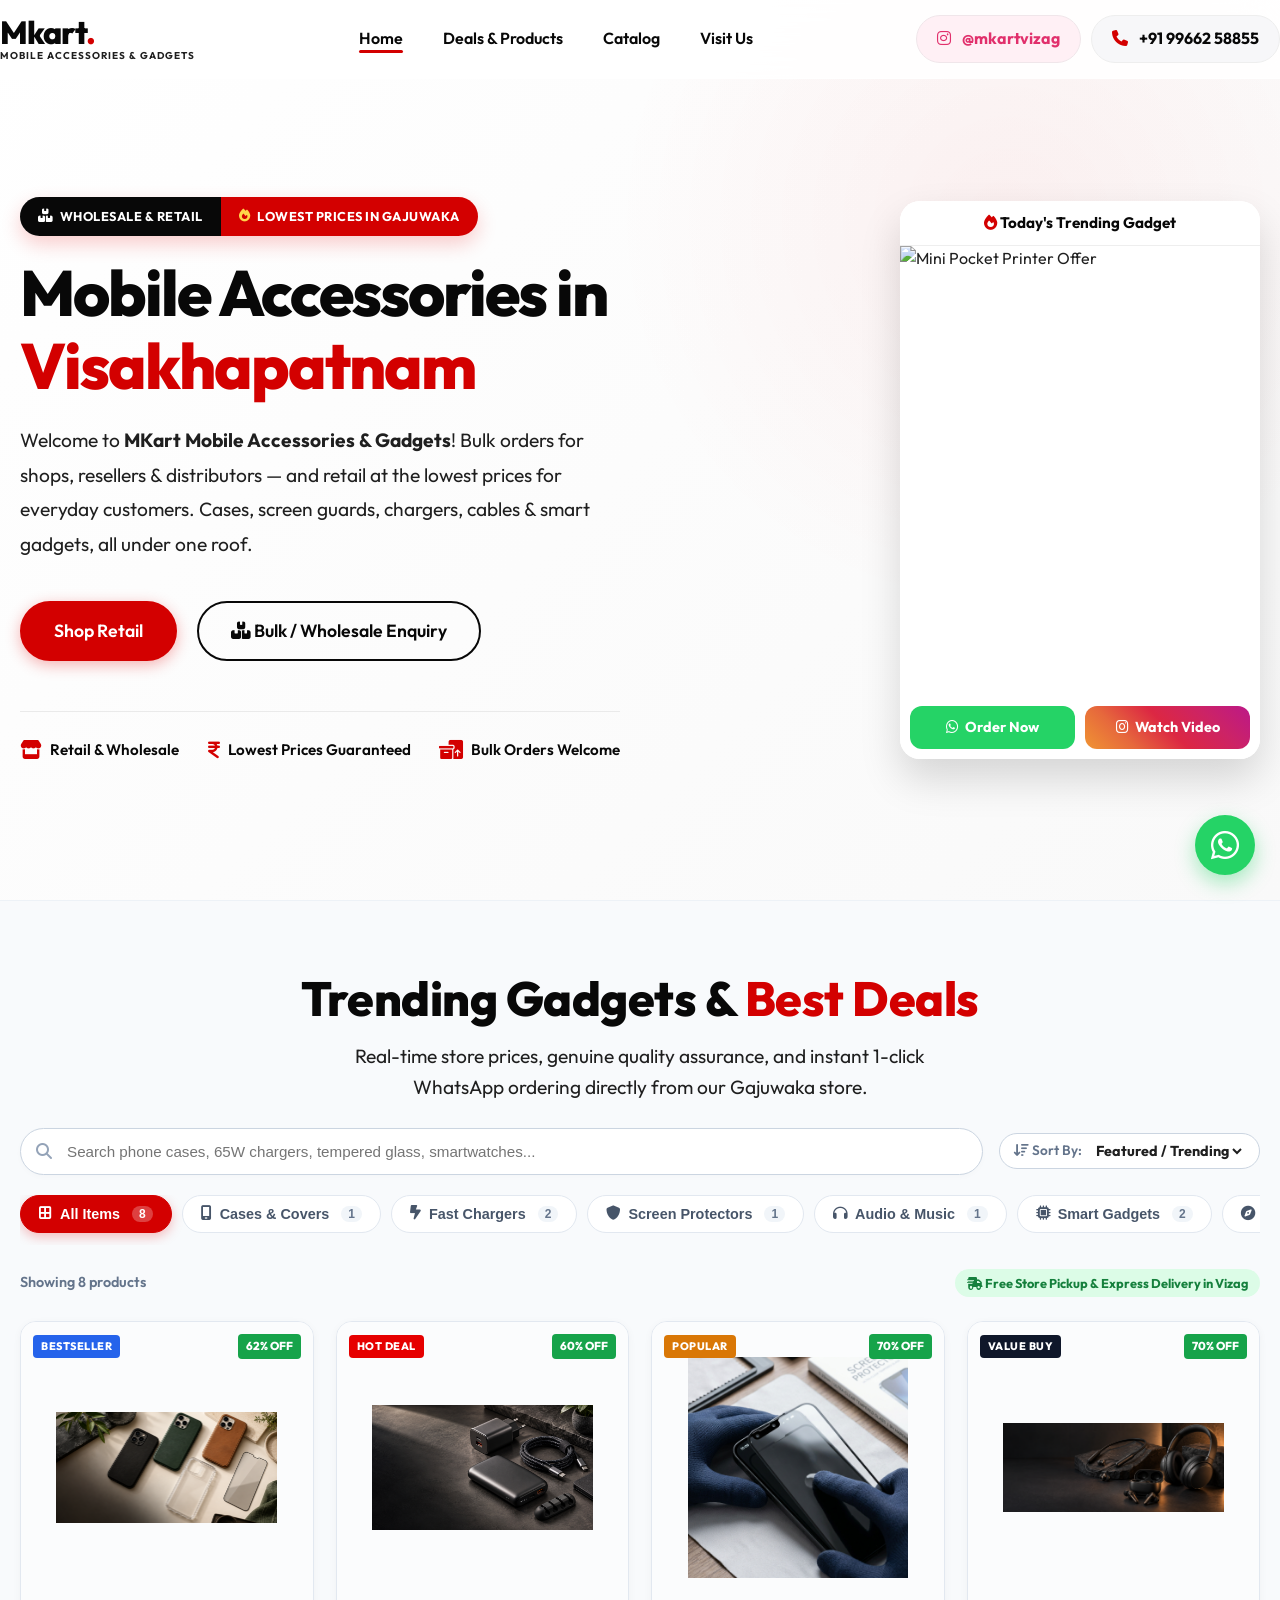
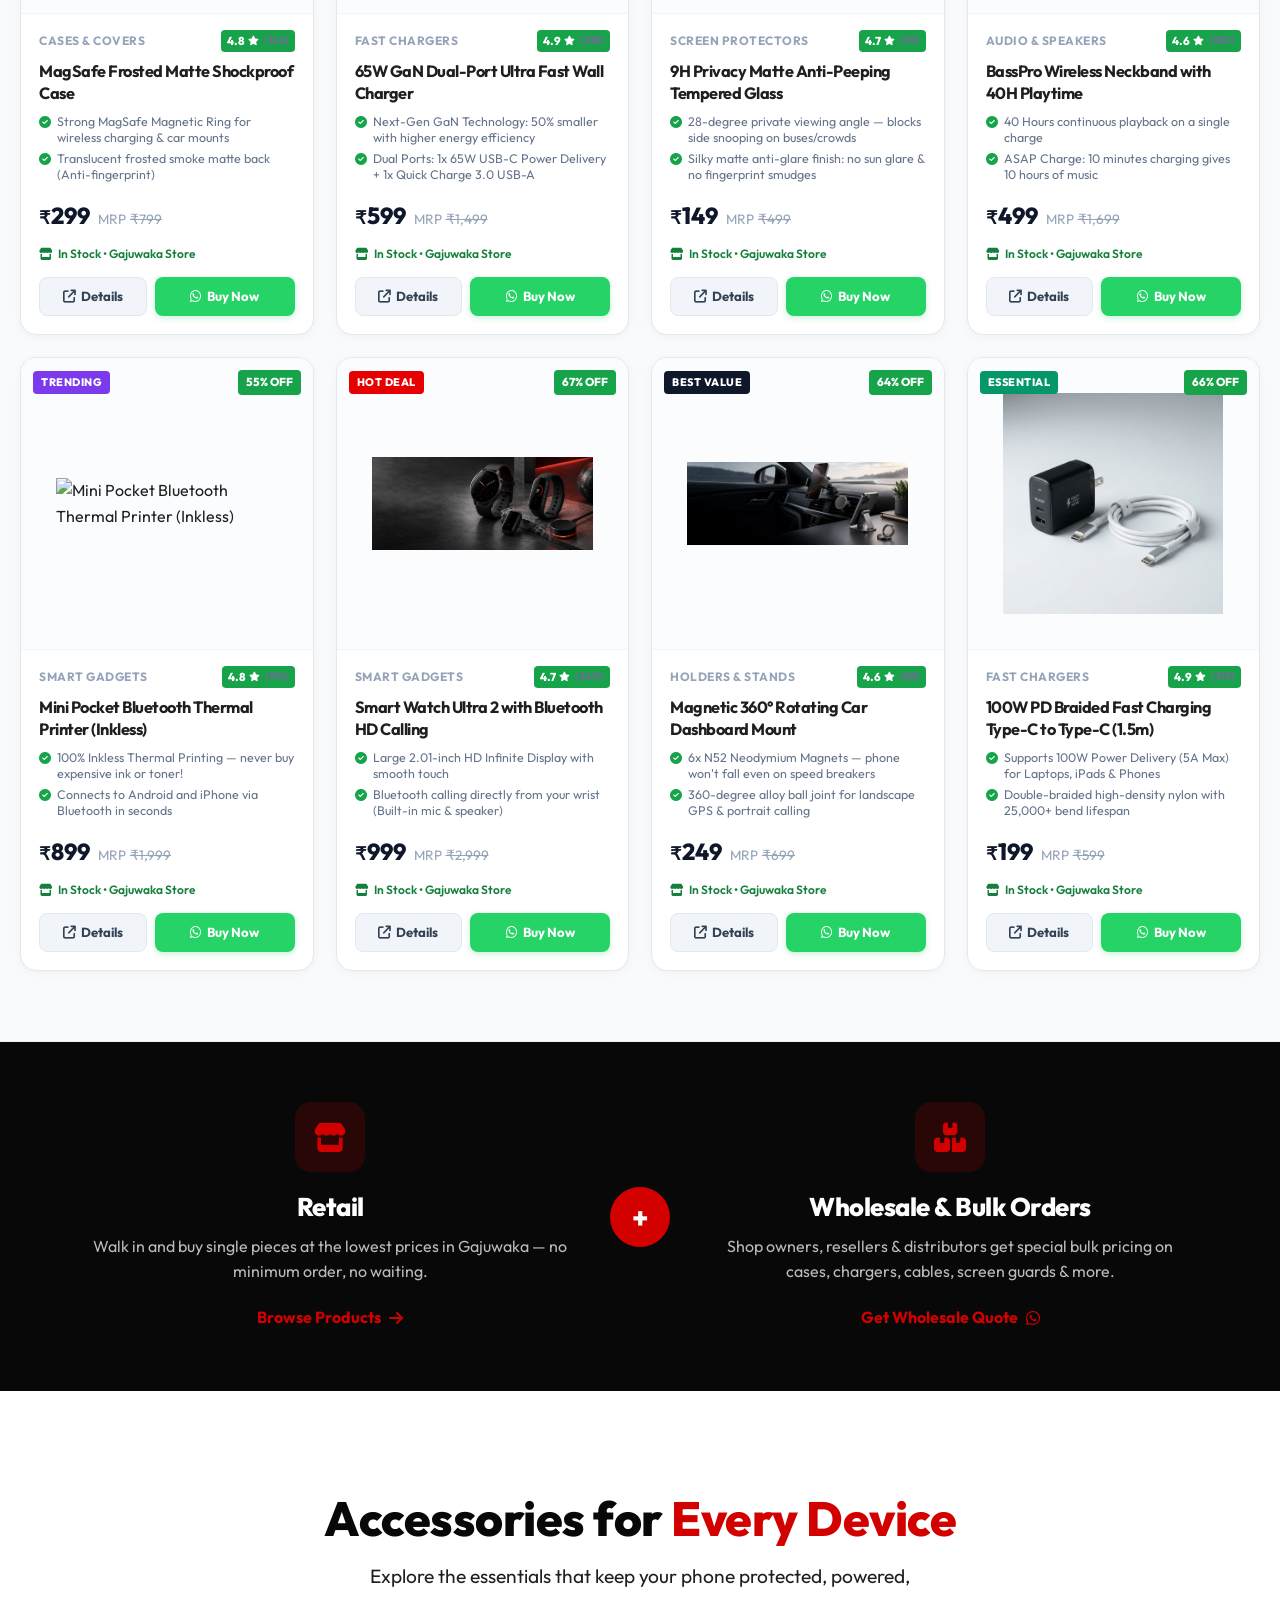
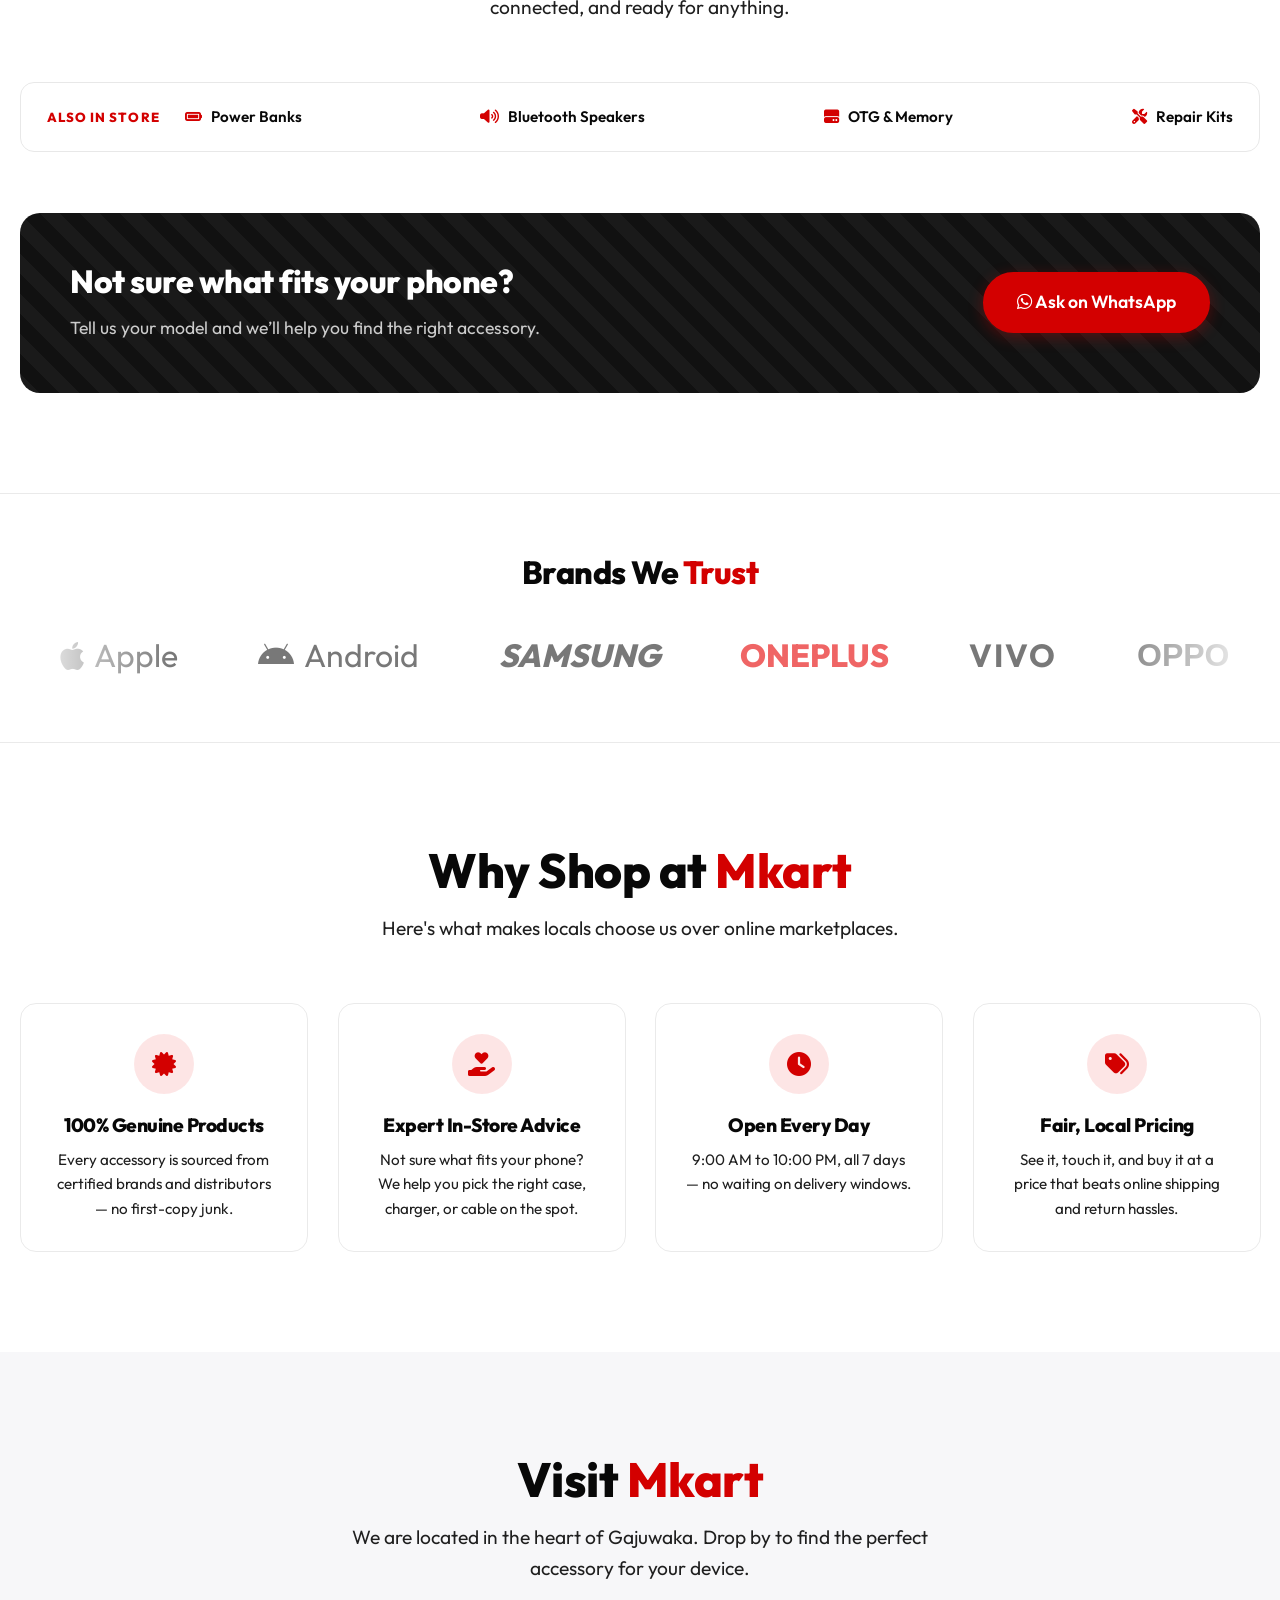
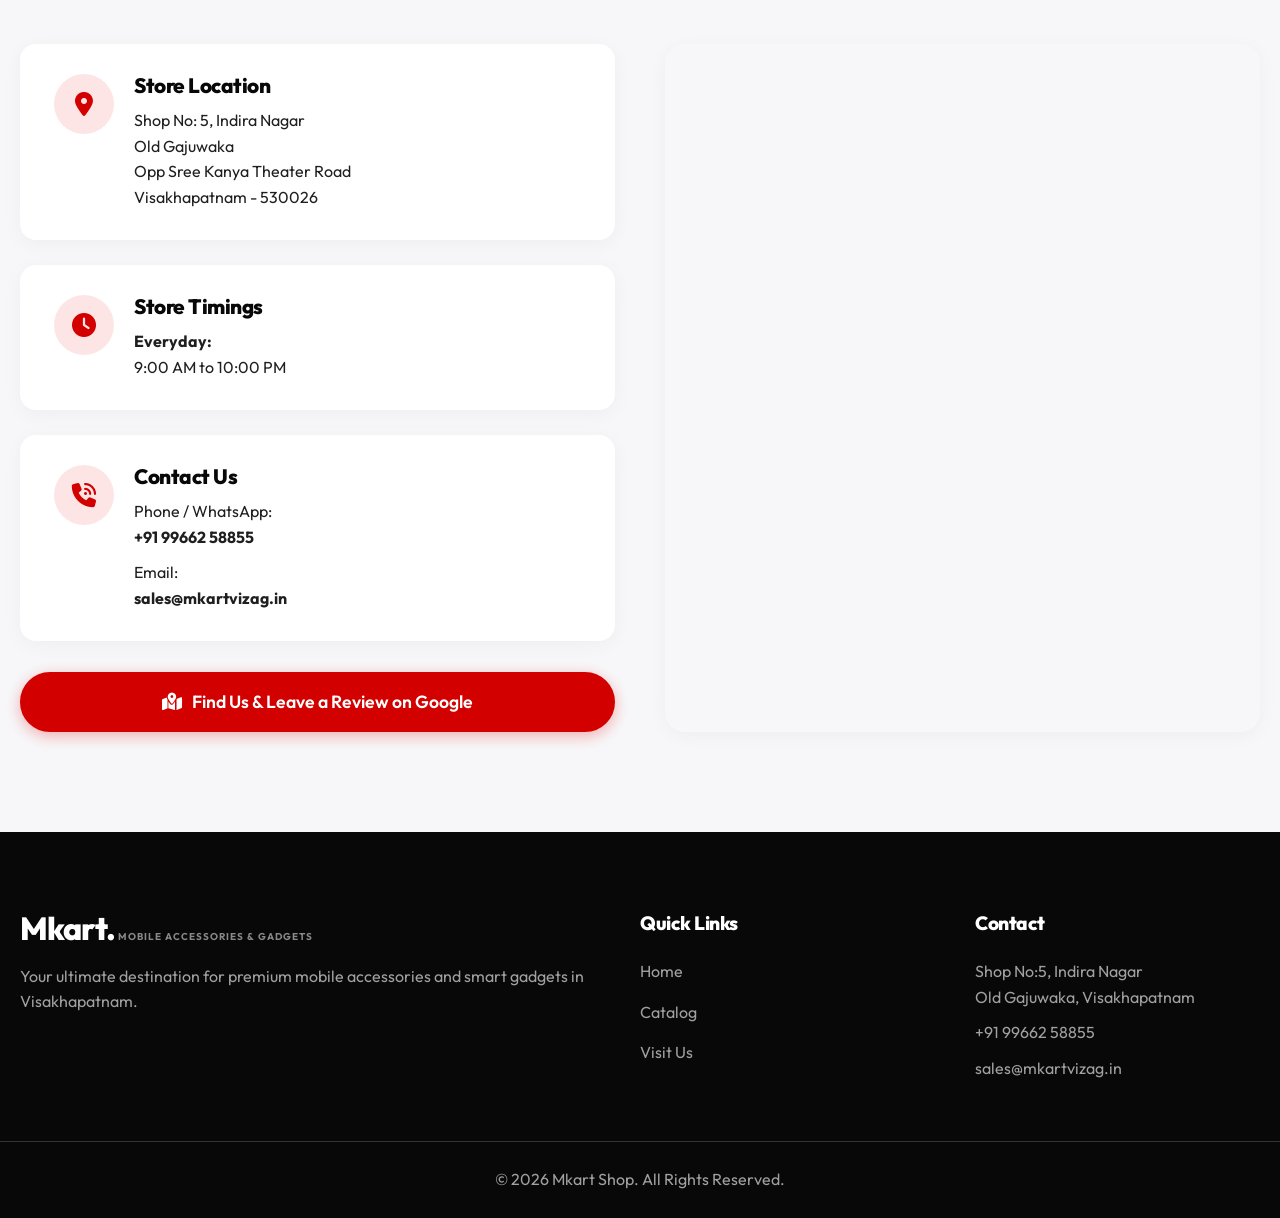
==== commit 0bc959a7: "fix: remove Live Store Inventory badge from products section" ====
--- a/index.html
+++ b/index.html
@@ -149,10 +149,6 @@
     <section id="products" class="products-section section">
         <div class="container">
             <div class="section-header text-center animate-on-scroll" style="margin-bottom: 25px;">
-                <div class="badge" style="margin-bottom: 10px;">
-                    <span class="badge-tag"><i class="fa-solid fa-bolt"></i> Live Store Inventory</span>
-                    <span class="badge-highlight"><i class="fa-solid fa-tags"></i> Flipkart-Style Deals</span>
-                </div>
                 <h2 class="section-title">Trending Gadgets &amp; <span class="text-red">Best Deals</span></h2>
                 <p class="section-subtitle">Real-time store prices, genuine quality assurance, and instant 1-click WhatsApp ordering directly from our Gajuwaka store.</p>
             </div>
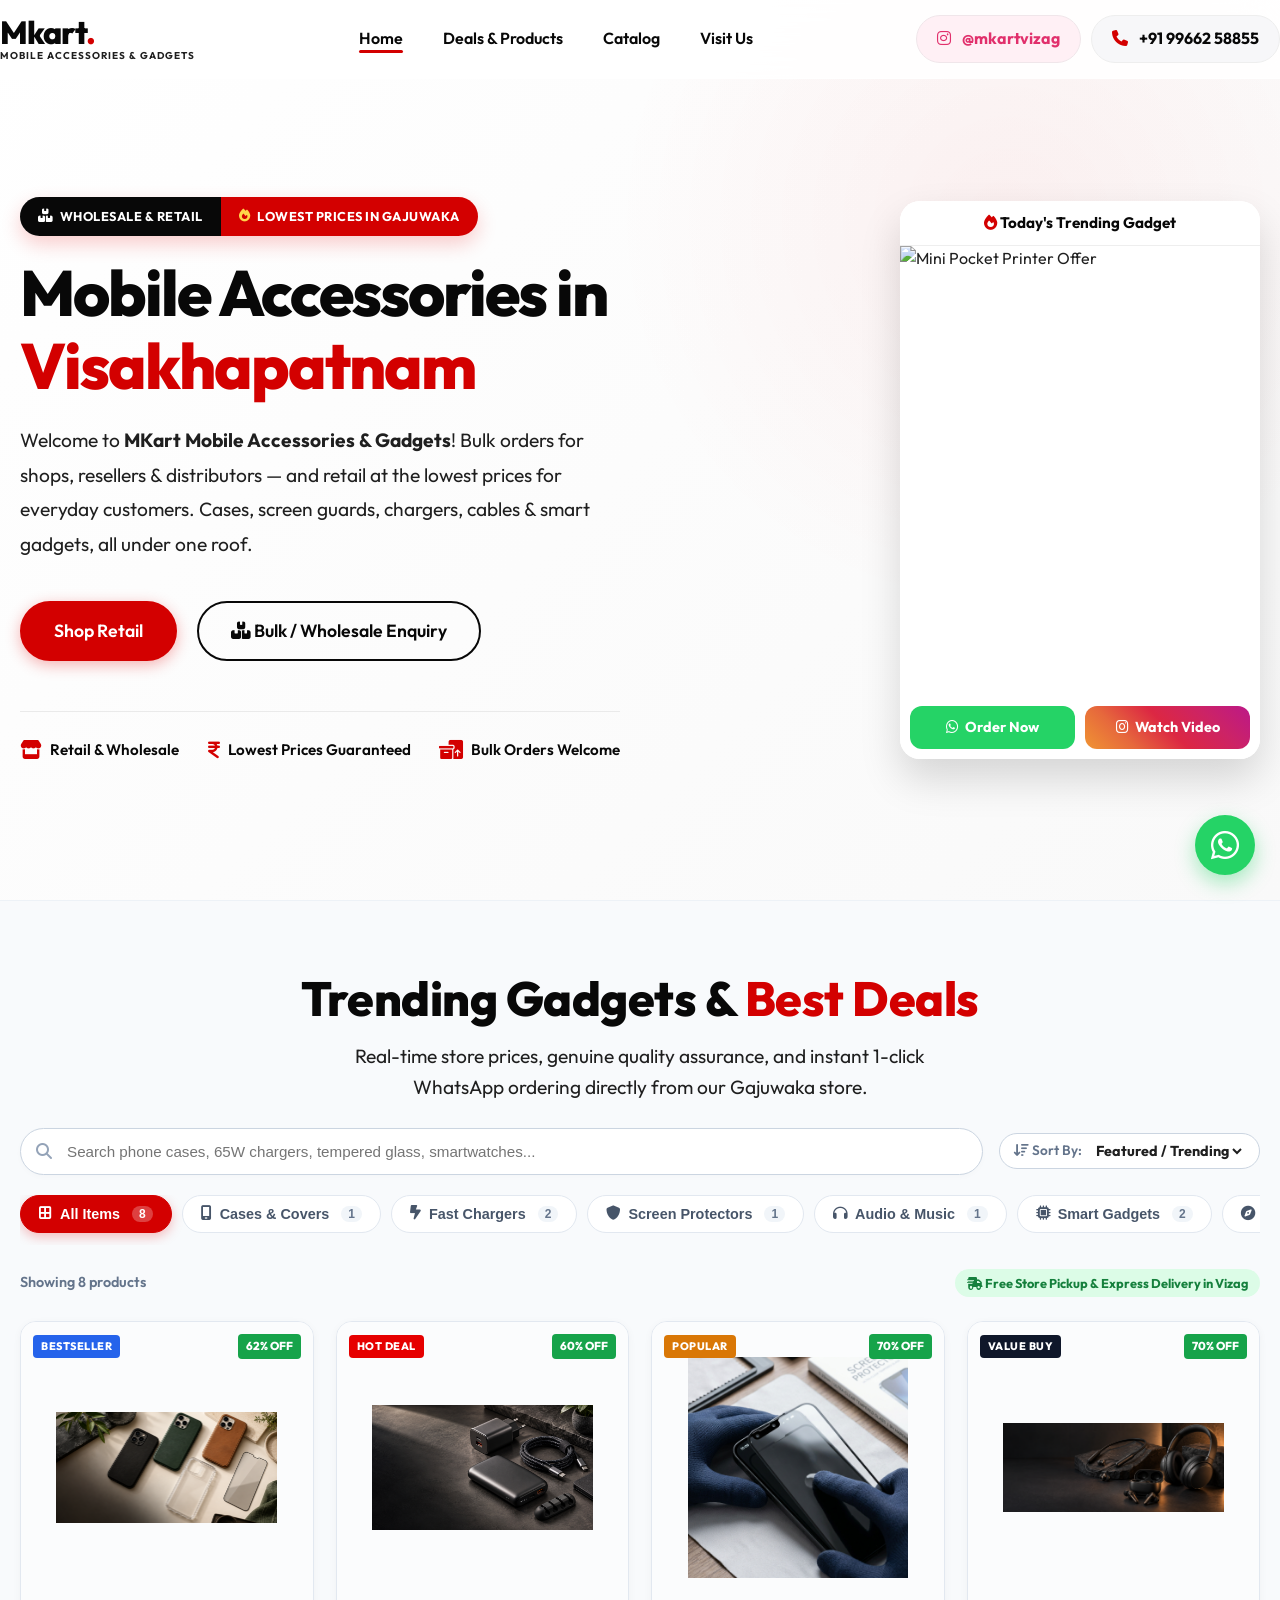
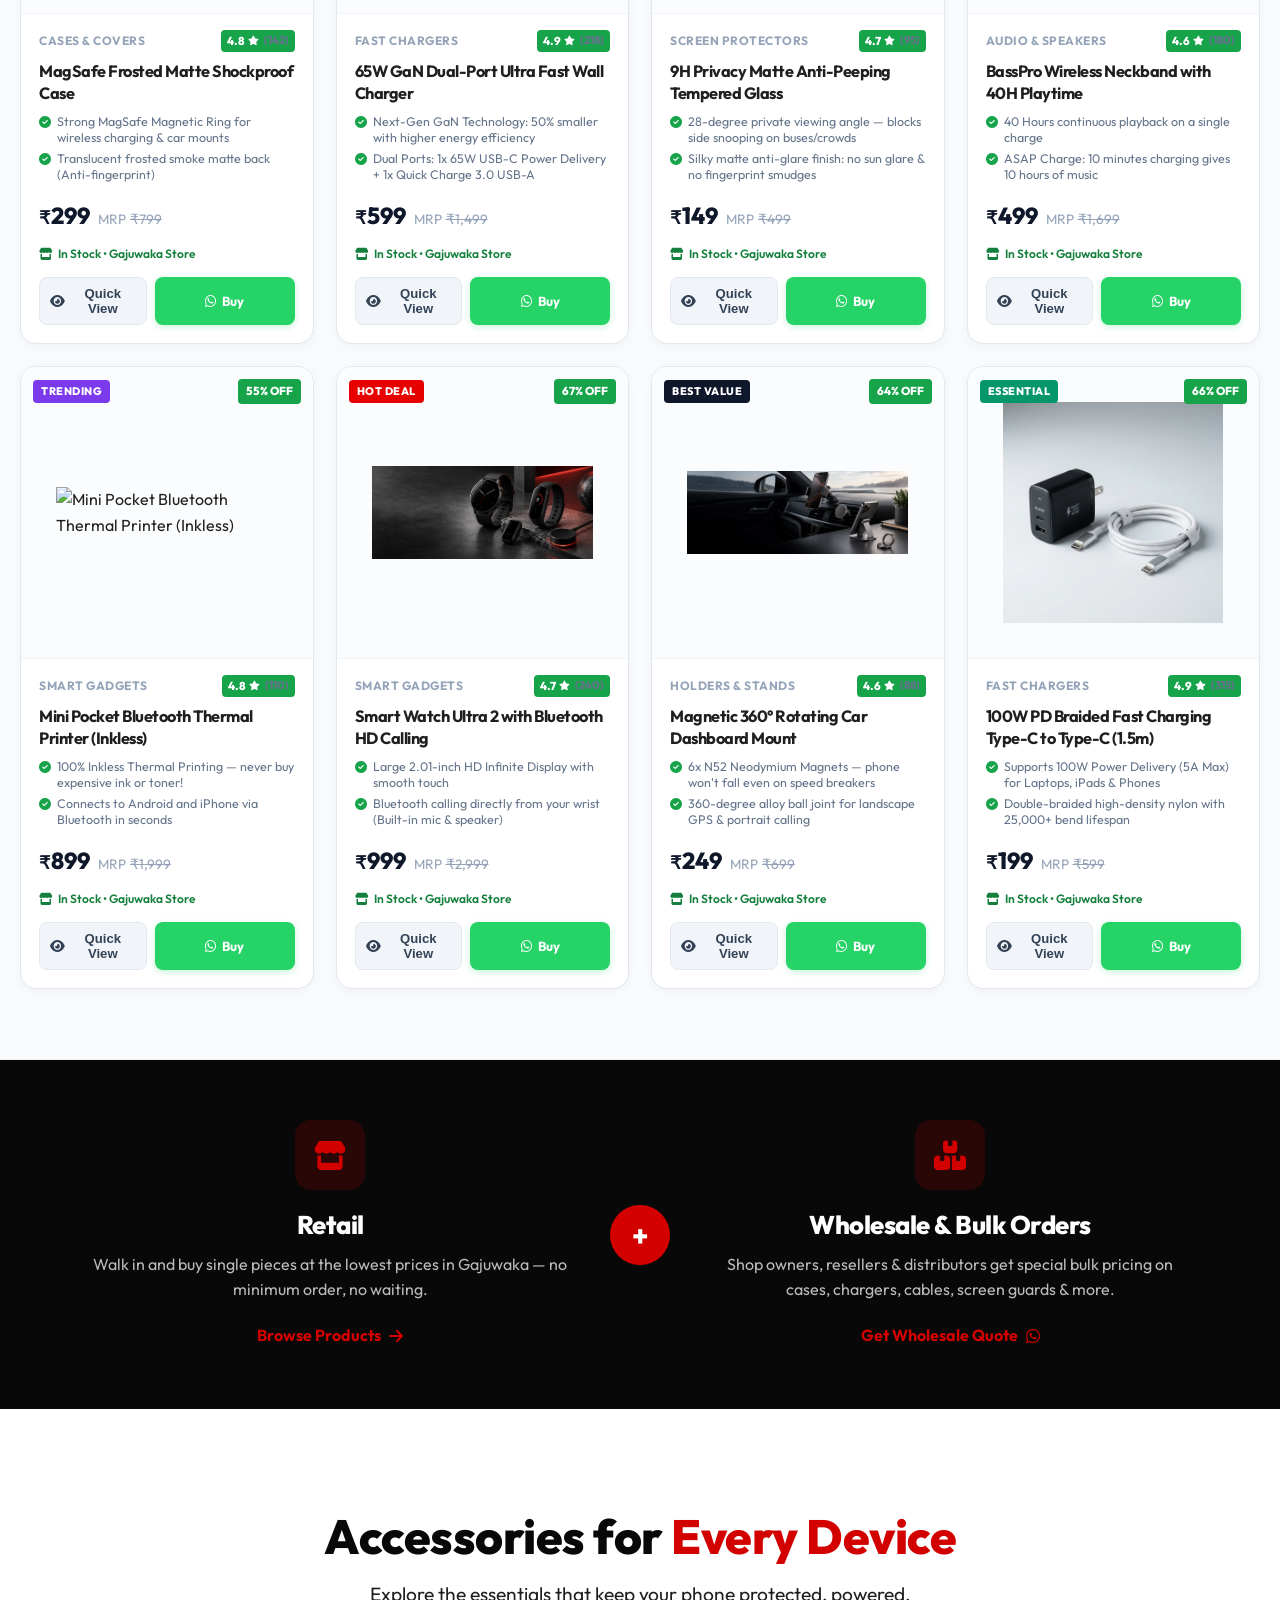
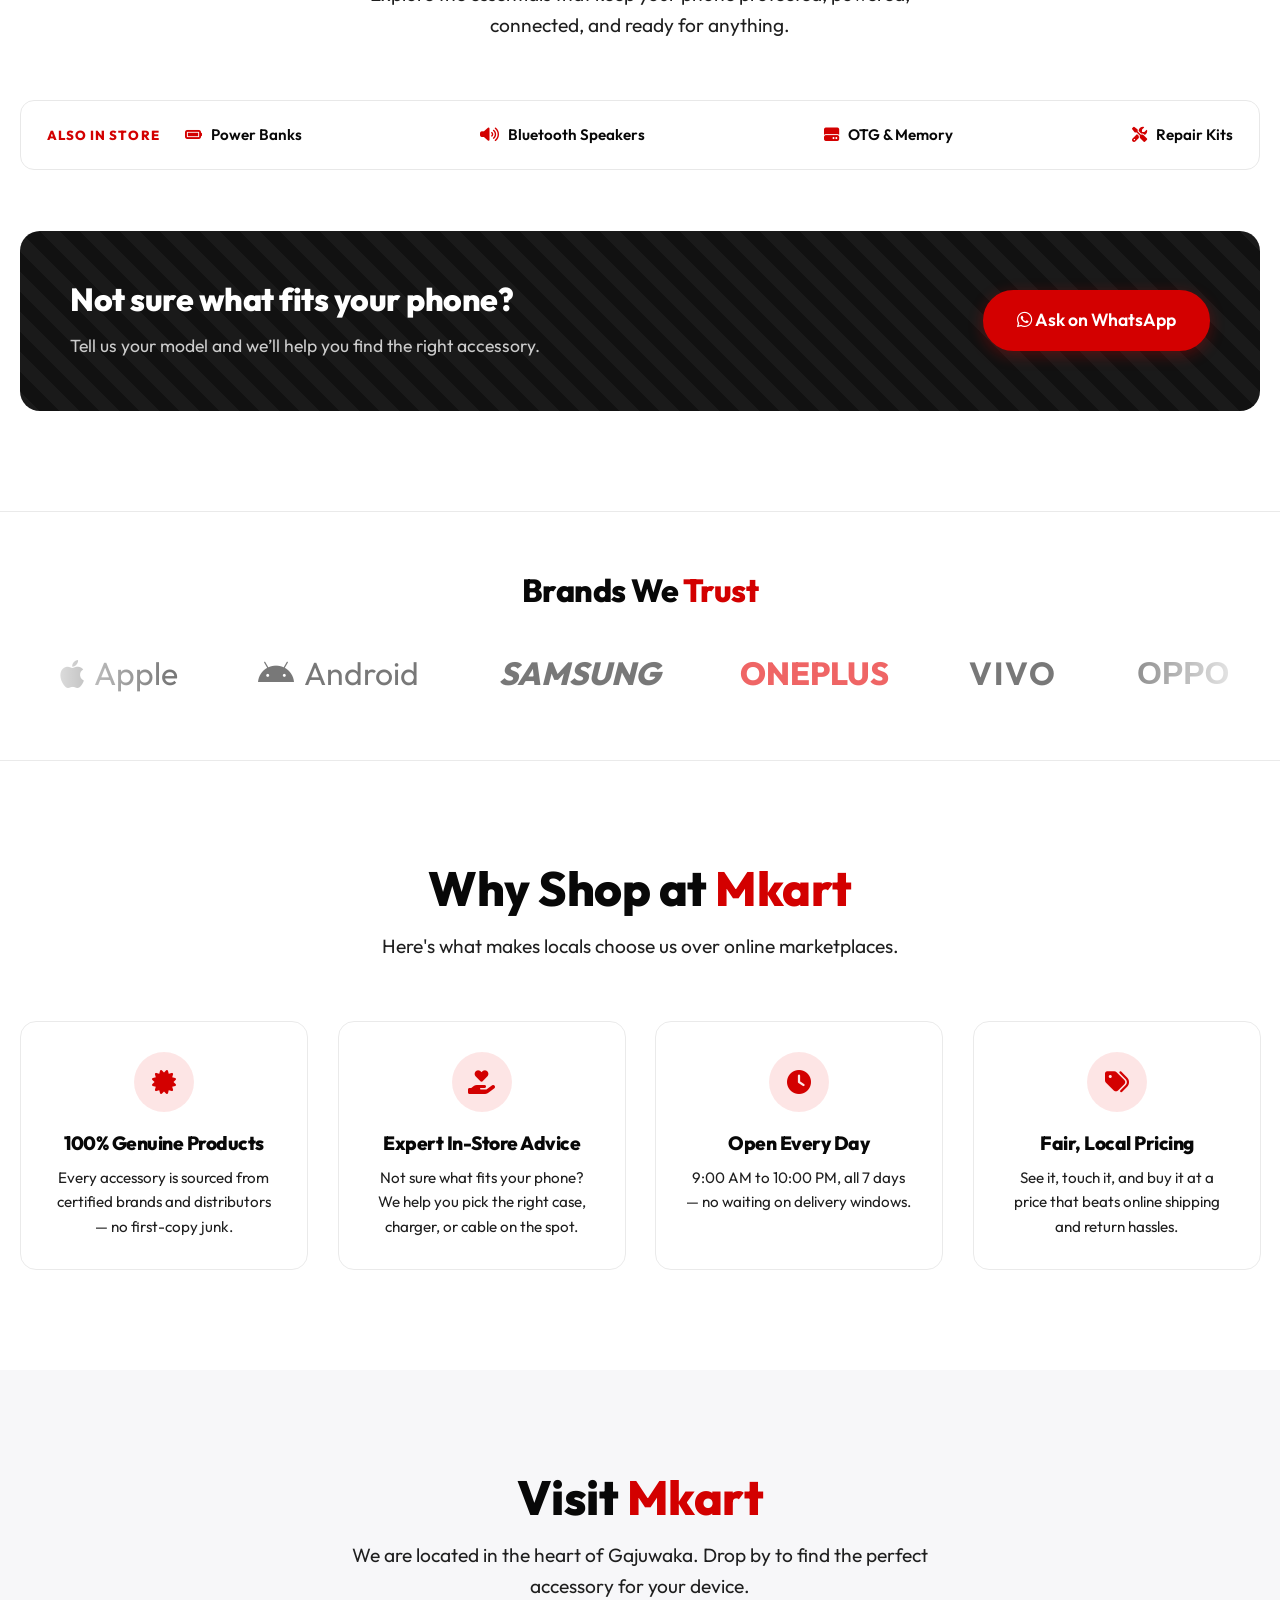
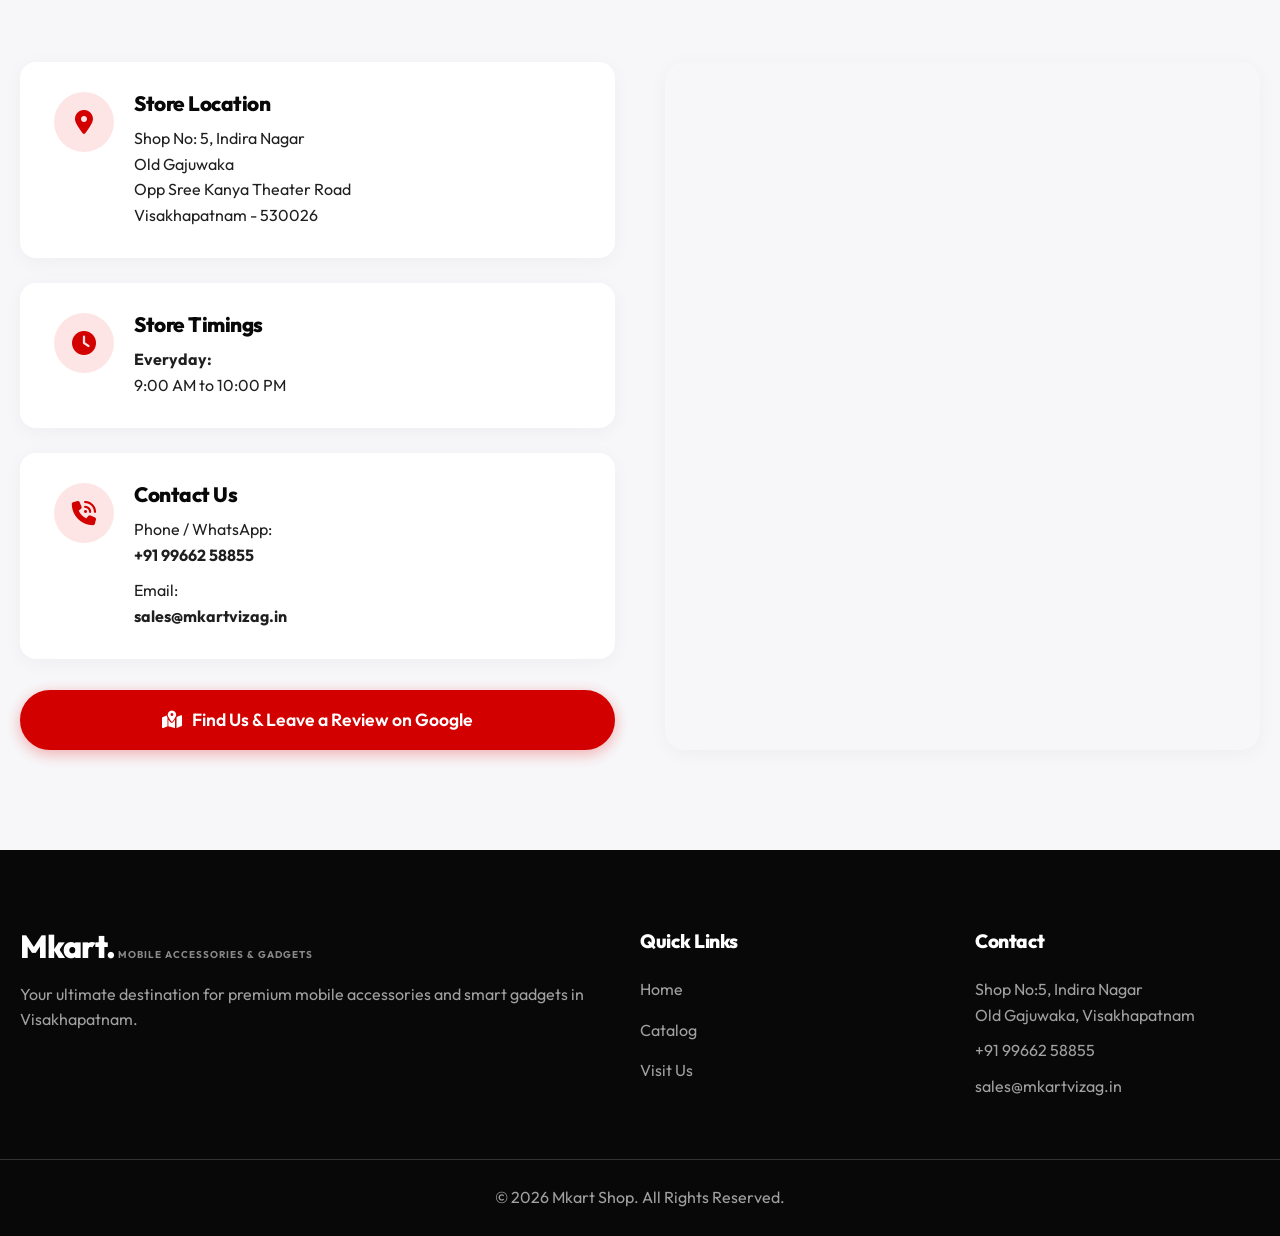
==== commit 735ac513: "feat(mobile): 2-column app-style grid with slide-up quick sheet and instant WhatsApp checkout" ====
--- a/index.html
+++ b/index.html
@@ -448,6 +448,21 @@
         <i class="fa-brands fa-whatsapp"></i>
     </a>
 
+    <!-- Mobile Slide-Up Quick Sheet (Option A) -->
+    <dialog id="mobileQuickSheet" class="mobile-bottom-sheet" closedby="any" aria-labelledby="sheetProductTitle">
+        <div class="sheet-container">
+            <div class="sheet-drag-bar">
+                <div class="sheet-drag-handle"></div>
+                <button type="button" class="sheet-close-btn" id="closeSheetBtn" aria-label="Close bottom sheet">
+                    <i class="fa-solid fa-xmark"></i>
+                </button>
+            </div>
+            <div id="sheetDynamicContent" class="sheet-body">
+                <!-- Dynamically populated via js/products.js -->
+            </div>
+        </div>
+    </dialog>
+
     <!-- Custom JS -->
     <script src="js/main.js"></script>
     <script src="js/products.js"></script>
--- a/css/style.css
+++ b/css/style.css
@@ -2183,6 +2183,484 @@
     }
 
     .fk-card-actions {
-        grid-template-columns: 1fr;
-    }
-}
+        display: grid;
+        grid-template-columns: 1fr 1fr;
+        gap: 6px;
+    }
+}
+
+/* ============================================================================
+   MOBILE OPTION A: SLIDE-UP BOTTOM SHEET & 2-COLUMN APP-STYLE GRID
+   ============================================================================ */
+
+/* Bottom Sheet Dialog */
+dialog.mobile-bottom-sheet {
+    border: none;
+    padding: 0;
+    margin: auto auto 0 auto;
+    width: 100%;
+    max-width: 600px;
+    max-height: 85vh;
+    border-radius: 20px 20px 0 0;
+    box-shadow: 0 -10px 40px rgba(0, 0, 0, 0.25);
+    background: #ffffff;
+    overscroll-behavior: contain;
+    animation: sheetSlideUp 0.28s cubic-bezier(0.16, 1, 0.3, 1) forwards;
+}
+
+@keyframes sheetSlideUp {
+    from {
+        transform: translateY(100%);
+    }
+    to {
+        transform: translateY(0);
+    }
+}
+
+dialog.mobile-bottom-sheet::backdrop {
+    overflow: hidden;
+    overscroll-behavior: contain;
+    background: rgba(15, 23, 42, 0.65);
+    backdrop-filter: blur(3px);
+}
+
+.sheet-container {
+    display: flex;
+    flex-direction: column;
+    max-height: 85vh;
+    position: relative;
+}
+
+.sheet-drag-bar {
+    position: relative;
+    padding: 12px 16px 8px;
+    display: flex;
+    justify-content: center;
+    align-items: center;
+    border-bottom: 1px solid #f1f5f9;
+}
+
+.sheet-drag-handle {
+    width: 44px;
+    height: 5px;
+    border-radius: 99px;
+    background: #cbd5e1;
+}
+
+.sheet-close-btn {
+    position: absolute;
+    right: 16px;
+    top: 10px;
+    background: #f1f5f9;
+    border: none;
+    width: 32px;
+    height: 32px;
+    border-radius: 50%;
+    display: flex;
+    align-items: center;
+    justify-content: center;
+    color: #475569;
+    font-size: 0.95rem;
+    cursor: pointer;
+    transition: all 0.2s ease;
+}
+
+.sheet-close-btn:hover {
+    background: #e2e8f0;
+    color: #0f172a;
+}
+
+.sheet-body {
+    padding: 16px 20px 24px;
+    overflow-y: auto;
+    overscroll-behavior: contain;
+    -webkit-overflow-scrolling: touch;
+    display: flex;
+    flex-direction: column;
+    gap: 16px;
+}
+
+/* Sheet Top Row: Hero Image & Key Meta */
+.sheet-top-preview {
+    display: flex;
+    gap: 16px;
+    align-items: flex-start;
+}
+
+.sheet-img-box {
+    width: 120px;
+    height: 120px;
+    background: #fafafa;
+    border: 1px solid #e2e8f0;
+    border-radius: 12px;
+    display: flex;
+    align-items: center;
+    justify-content: center;
+    overflow: hidden;
+    flex-shrink: 0;
+    position: relative;
+}
+
+.sheet-img-box img {
+    max-width: 90%;
+    max-height: 90%;
+    object-fit: contain;
+    transition: all 0.2s ease;
+}
+
+.sheet-top-meta {
+    flex: 1;
+    display: flex;
+    flex-direction: column;
+    gap: 6px;
+}
+
+.sheet-category-badge {
+    display: inline-block;
+    align-self: flex-start;
+    font-size: 0.72rem;
+    font-weight: 700;
+    color: #64748b;
+    background: #f1f5f9;
+    padding: 2px 8px;
+    border-radius: 4px;
+    text-transform: uppercase;
+}
+
+.sheet-product-title {
+    font-size: 1.15rem;
+    font-weight: 700;
+    color: #0f172a;
+    line-height: 1.3;
+    margin: 0;
+}
+
+.sheet-price-row {
+    display: flex;
+    align-items: baseline;
+    gap: 8px;
+    margin-top: 4px;
+    flex-wrap: wrap;
+}
+
+.sheet-selling-price {
+    font-size: 1.4rem;
+    font-weight: 800;
+    color: #0f172a;
+}
+
+.sheet-mrp {
+    font-size: 0.9rem;
+    color: #94a3b8;
+    text-decoration: line-through;
+}
+
+.sheet-discount-pill {
+    font-size: 0.75rem;
+    font-weight: 800;
+    background: #dcfce7;
+    color: #15803d;
+    padding: 2px 6px;
+    border-radius: 4px;
+}
+
+/* Sheet Multi-Image Thumbnails */
+.sheet-thumbs-strip {
+    display: flex;
+    gap: 8px;
+    overflow-x: auto;
+    padding-bottom: 4px;
+    scrollbar-width: none;
+}
+
+.sheet-thumbs-strip::-webkit-scrollbar {
+    display: none;
+}
+
+.sheet-thumb-item {
+    width: 48px;
+    height: 48px;
+    border: 1.5px solid #e2e8f0;
+    border-radius: 8px;
+    padding: 2px;
+    background: #fff;
+    cursor: pointer;
+    flex-shrink: 0;
+    display: flex;
+    align-items: center;
+    justify-content: center;
+    transition: all 0.2s ease;
+}
+
+.sheet-thumb-item img {
+    width: 100%;
+    height: 100%;
+    object-fit: contain;
+}
+
+.sheet-thumb-item.active {
+    border-color: #e60000;
+    box-shadow: 0 0 0 1px #e60000;
+}
+
+/* Sheet Highlights & Offer */
+.sheet-highlights {
+    list-style: none;
+    padding: 0;
+    margin: 0;
+    display: flex;
+    flex-direction: column;
+    gap: 6px;
+    font-size: 0.88rem;
+    color: #334155;
+}
+
+.sheet-highlights li {
+    display: flex;
+    align-items: flex-start;
+    gap: 8px;
+    line-height: 1.35;
+}
+
+.sheet-highlights li i {
+    color: #16a34a;
+    margin-top: 3px;
+    flex-shrink: 0;
+}
+
+.sheet-offer-box {
+    background: #fff5f5;
+    border: 1px dashed #fca5a5;
+    color: #b91c1c;
+    font-size: 0.82rem;
+    font-weight: 700;
+    padding: 8px 12px;
+    border-radius: 6px;
+    display: flex;
+    align-items: center;
+    gap: 8px;
+}
+
+/* Sheet Bottom Actions (Sticky to Bottom of Sheet) */
+.sheet-actions-wrapper {
+    margin-top: auto;
+    display: flex;
+    flex-direction: column;
+    gap: 10px;
+    padding-top: 10px;
+    border-top: 1px solid #f1f5f9;
+}
+
+.sheet-btn-buy-wa {
+    display: flex;
+    align-items: center;
+    justify-content: center;
+    gap: 8px;
+    background: #25D366;
+    color: #ffffff;
+    font-size: 1.05rem;
+    font-weight: 700;
+    padding: 14px 18px;
+    border-radius: 10px;
+    text-decoration: none;
+    box-shadow: 0 4px 12px rgba(37, 211, 102, 0.35);
+    transition: all 0.2s ease;
+}
+
+.sheet-btn-buy-wa:hover {
+    background: #1eb956;
+    color: #ffffff;
+}
+
+.sheet-secondary-row {
+    display: grid;
+    grid-template-columns: 1fr 1fr;
+    gap: 8px;
+}
+
+.sheet-btn-view-full {
+    display: inline-flex;
+    align-items: center;
+    justify-content: center;
+    gap: 6px;
+    background: #f8fafc;
+    color: #0f172a;
+    border: 1px solid #cbd5e1;
+    font-size: 0.85rem;
+    font-weight: 700;
+    padding: 10px 14px;
+    border-radius: 8px;
+    text-decoration: none;
+    transition: all 0.2s ease;
+}
+
+.sheet-btn-view-full:hover {
+    background: #e2e8f0;
+}
+
+.sheet-btn-call {
+    display: inline-flex;
+    align-items: center;
+    justify-content: center;
+    gap: 6px;
+    background: #0f172a;
+    color: #ffffff;
+    font-size: 0.85rem;
+    font-weight: 700;
+    padding: 10px 14px;
+    border-radius: 8px;
+    text-decoration: none;
+    transition: all 0.2s ease;
+}
+
+.sheet-btn-call:hover {
+    background: #1e293b;
+    color: #ffffff;
+}
+
+/* Mobile 2-Column Responsive Layout */
+@media (max-width: 768px) {
+    .fk-products-grid {
+        grid-template-columns: repeat(2, 1fr) !important;
+        gap: 12px !important;
+    }
+
+    .fk-product-card {
+        border-radius: 12px;
+    }
+
+    .fk-card-image-box {
+        height: 145px !important;
+        padding: 8px;
+    }
+
+    .fk-card-image-box img {
+        max-height: 130px;
+    }
+
+    .fk-card-body {
+        padding: 10px 12px 14px !important;
+        gap: 6px;
+    }
+
+    .fk-category-row {
+        margin-bottom: 2px;
+    }
+
+    .fk-category-tag {
+        font-size: 0.68rem !important;
+        padding: 1px 6px !important;
+    }
+
+    .fk-rating-badge {
+        font-size: 0.72rem !important;
+        padding: 1px 5px !important;
+    }
+
+    .fk-reviews-count {
+        display: none;
+    }
+
+    .fk-product-title {
+        font-size: 0.88rem !important;
+        line-height: 1.25 !important;
+        height: 2.5em;
+        overflow: hidden;
+        display: -webkit-box;
+        -webkit-line-clamp: 2;
+        -webkit-box-orient: vertical;
+        margin-bottom: 4px;
+    }
+
+    .fk-card-highlights {
+        display: none;
+    }
+
+    .fk-offer-tag {
+        font-size: 0.72rem !important;
+        padding: 2px 6px !important;
+    }
+
+    .fk-price-box {
+        margin: 2px 0 4px !important;
+        gap: 6px;
+    }
+
+    .fk-price-primary .fk-amount {
+        font-size: 1.15rem !important;
+    }
+
+    .fk-price-mrp .fk-mrp-val {
+        font-size: 0.8rem !important;
+    }
+
+    .fk-stock-pill {
+        font-size: 0.7rem !important;
+        padding: 2px 6px !important;
+    }
+
+    .fk-card-actions {
+        display: grid;
+        grid-template-columns: 1fr 1fr;
+        gap: 6px;
+        margin-top: 6px;
+    }
+
+    .fk-btn-specs {
+        font-size: 0.75rem !important;
+        padding: 7px 6px !important;
+        border-radius: 6px;
+    }
+
+    .fk-btn-whatsapp {
+        font-size: 0.75rem !important;
+        padding: 7px 6px !important;
+        border-radius: 6px;
+    }
+
+    /* Category bar: horizontal touch swipe */
+    .fk-categories-bar {
+        flex-wrap: nowrap !important;
+        overflow-x: auto !important;
+        -webkit-overflow-scrolling: touch;
+        scrollbar-width: none;
+        padding-bottom: 6px;
+    }
+
+    .fk-categories-bar::-webkit-scrollbar {
+        display: none;
+    }
+
+    .category-pill {
+        padding: 8px 14px !important;
+        font-size: 0.82rem !important;
+        flex-shrink: 0;
+    }
+}
+
+@media (max-width: 400px) {
+    .fk-products-grid {
+        gap: 8px !important;
+    }
+
+    .fk-card-image-box {
+        height: 125px !important;
+    }
+
+    .fk-card-body {
+        padding: 8px !important;
+    }
+
+    .fk-product-title {
+        font-size: 0.82rem !important;
+    }
+
+    .fk-price-primary .fk-amount {
+        font-size: 1.05rem !important;
+    }
+
+    .fk-btn-specs, .fk-btn-whatsapp {
+        font-size: 0.7rem !important;
+        padding: 6px 4px !important;
+    }
+}
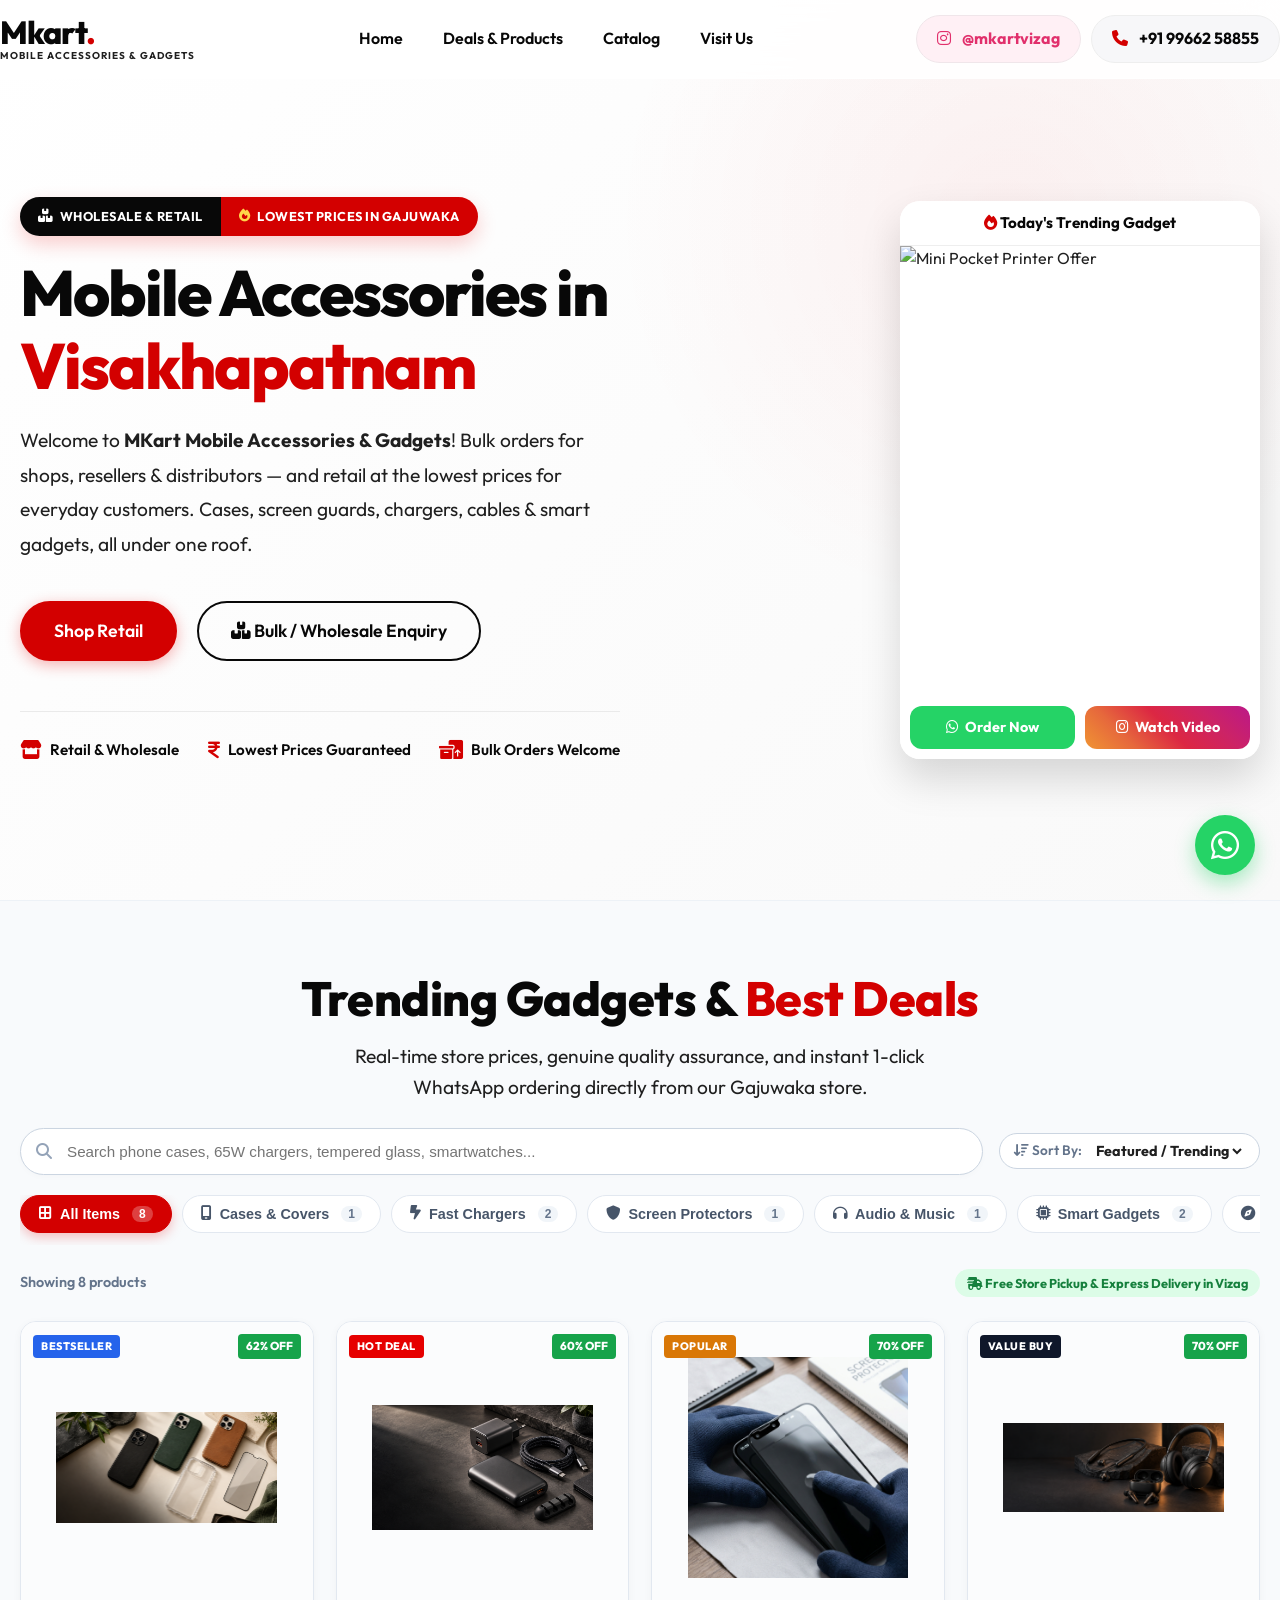
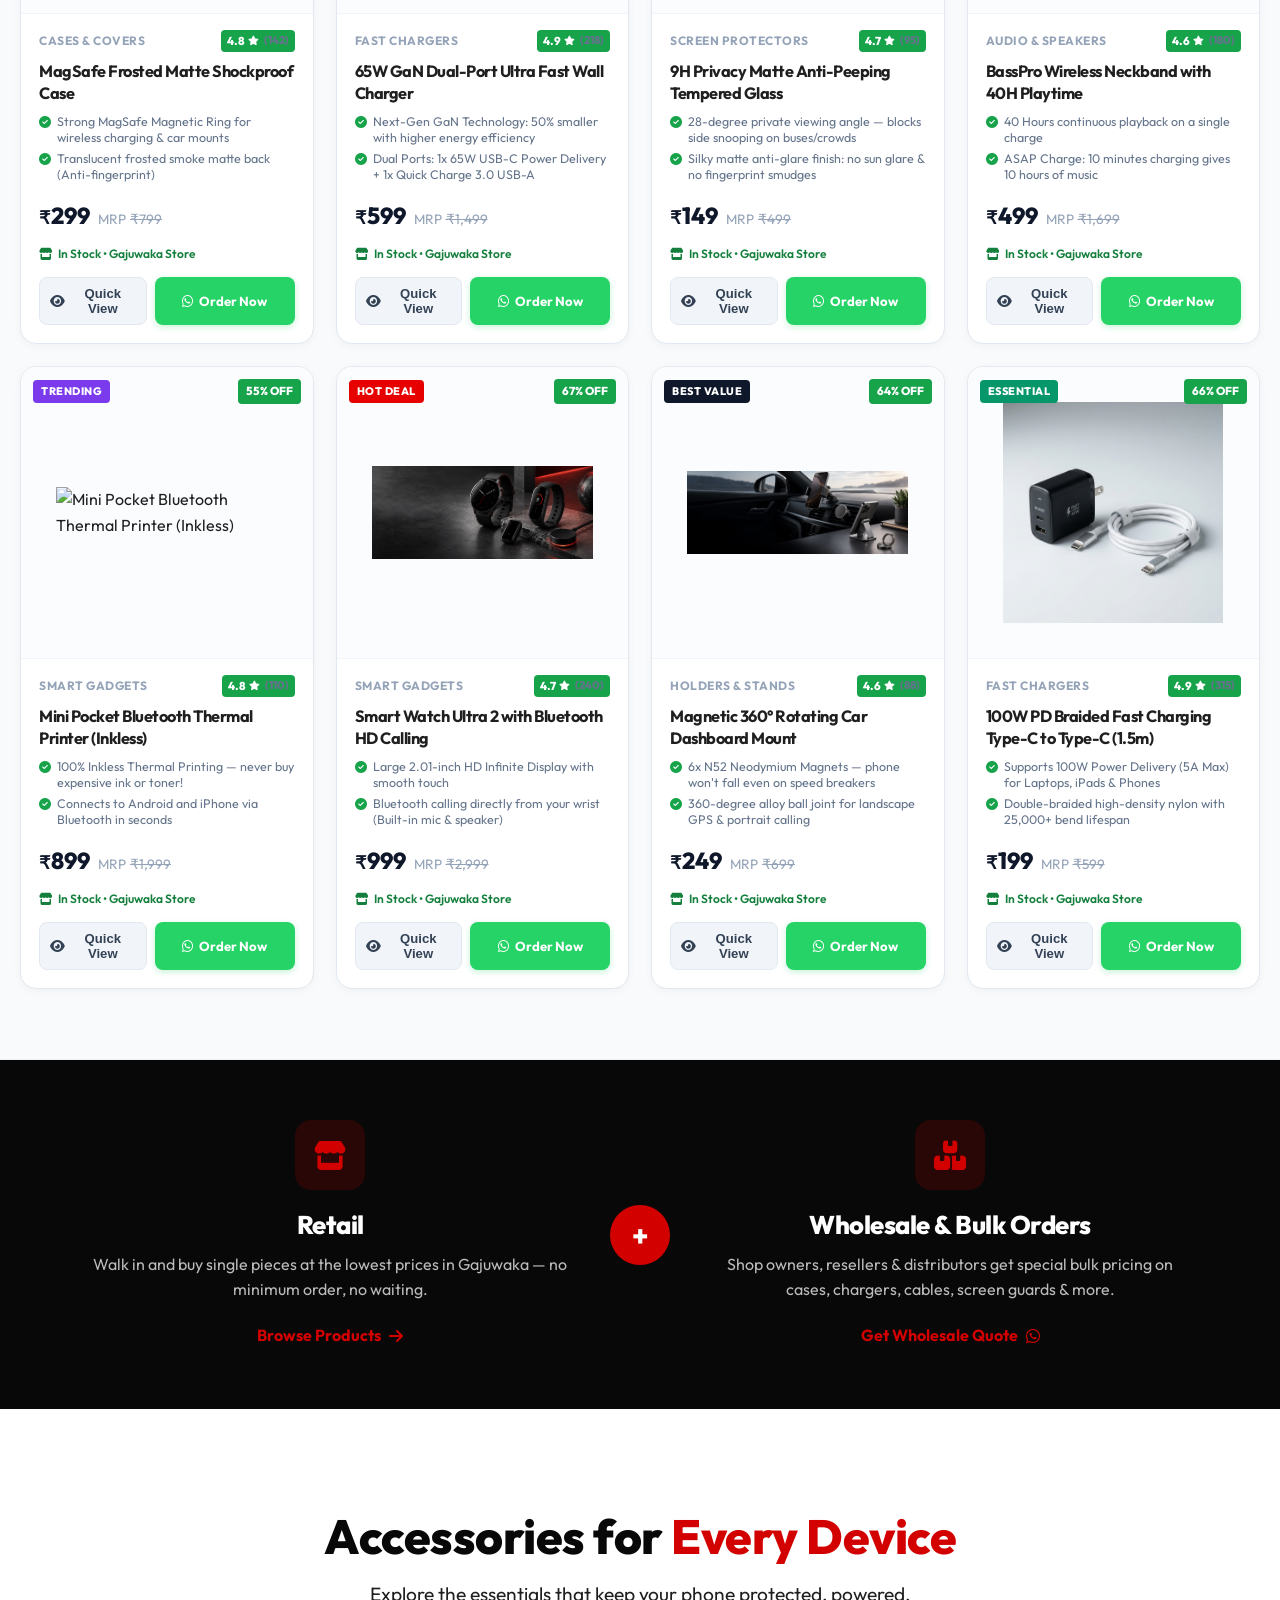
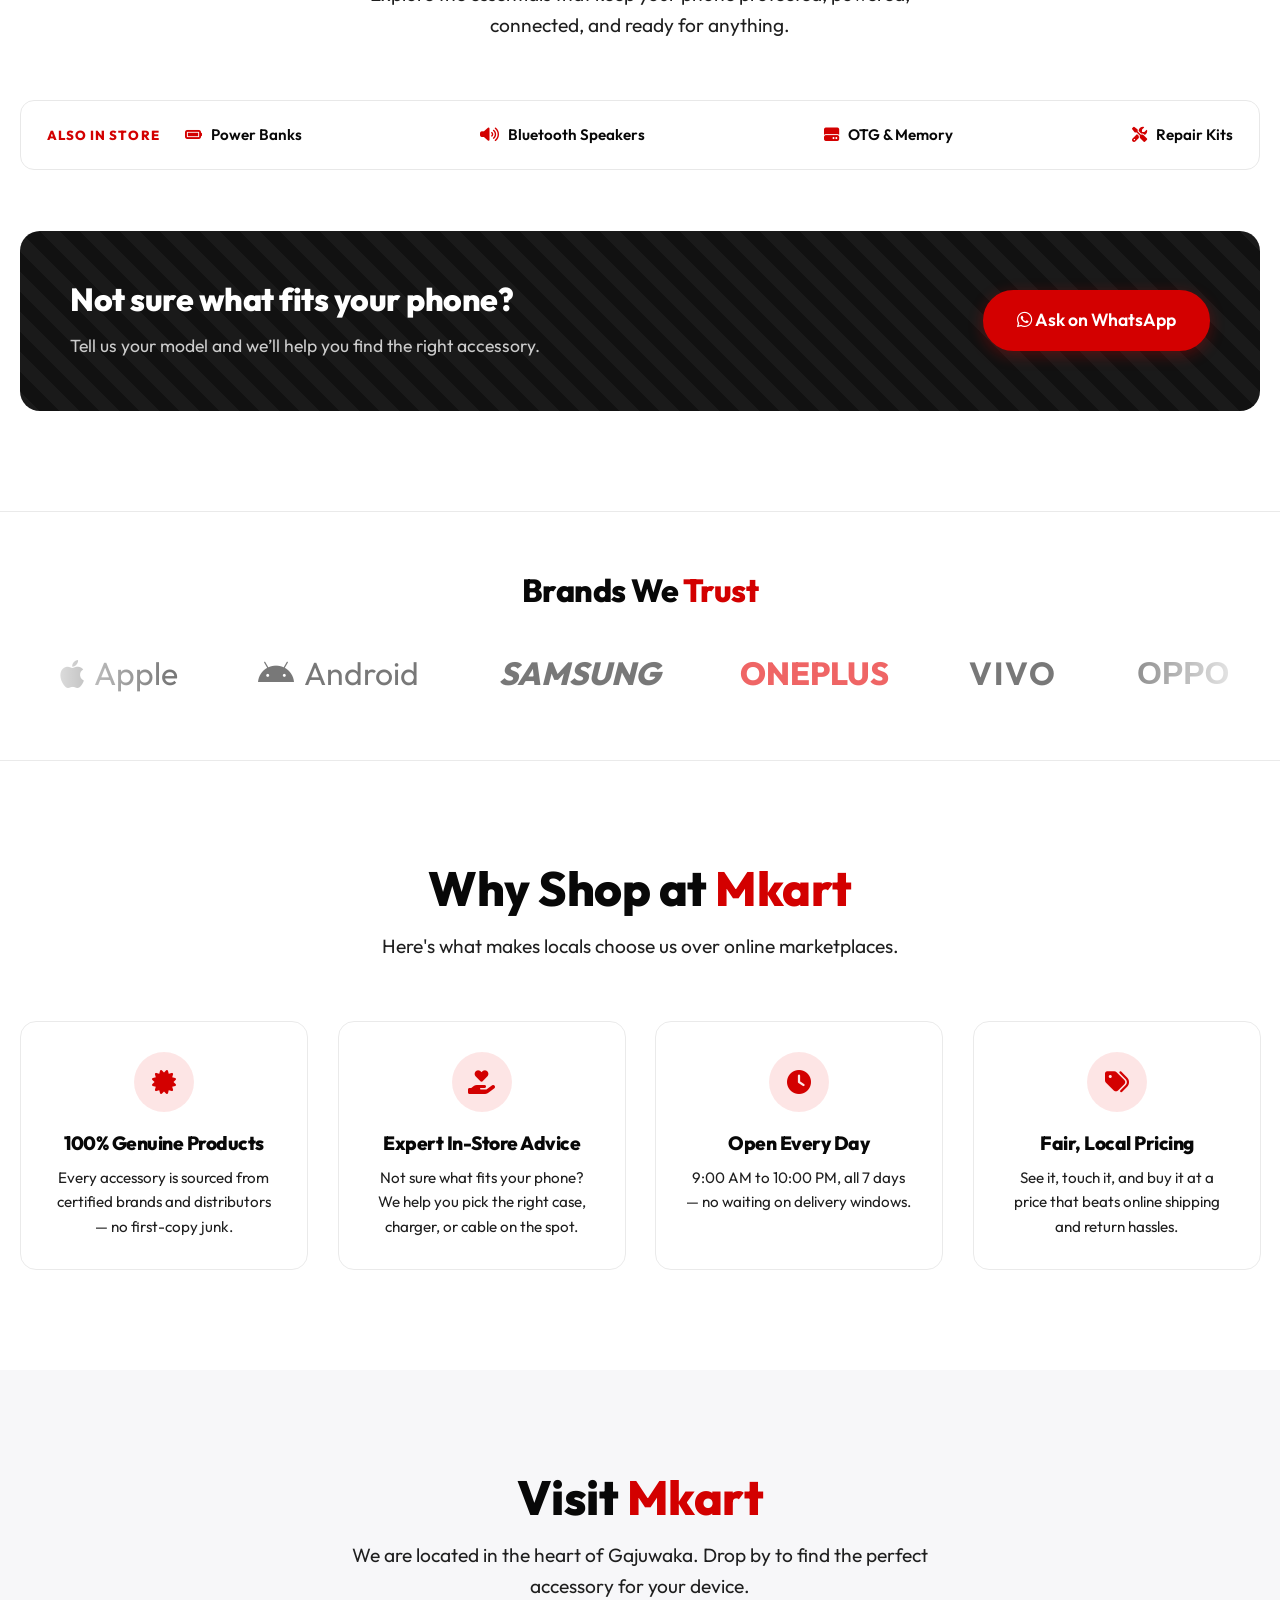
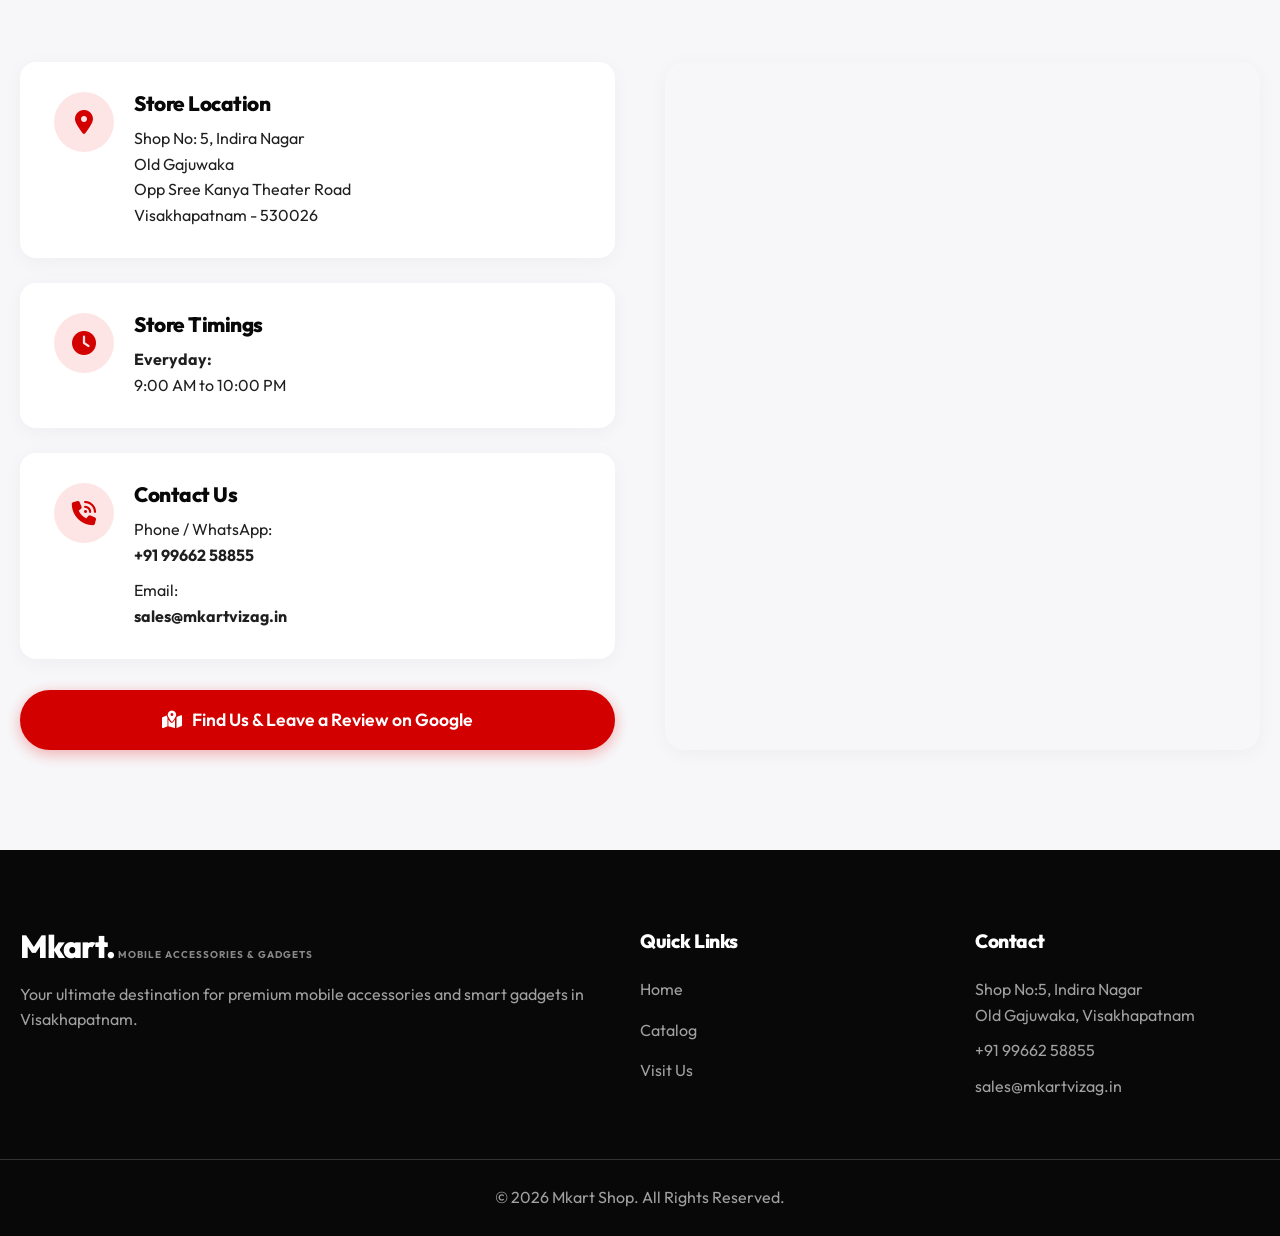
==== commit a0420502: "feat(mobile): display trending gadget and products at top for mobile-first engagement" ====
--- a/index.html
+++ b/index.html
@@ -96,7 +96,7 @@
     <section id="home" class="hero">
         <div class="hero-bg-accent"></div>
         <div class="container hero-container">
-            <div class="hero-content">
+            <div class="hero-content desktop-hero-content">
                 <div class="badge">
                     <span class="badge-tag"><i class="fa-solid fa-boxes-stacked"></i> Wholesale &amp; Retail</span>
                     <span class="badge-highlight"><i class="fa-solid fa-fire"></i> Lowest Prices in Gajuwaka</span>
@@ -206,6 +206,37 @@
             <!-- Products Grid Container (Populated by js/products.js) -->
             <div id="productsGrid" class="fk-products-grid">
                 <!-- Dynamically injected product cards -->
+            </div>
+        </div>
+    </section>
+
+    <!-- Store Introduction & Wholesale Info (Mobile First: displayed after Products on mobile screens) -->
+    <section class="mobile-store-intro section animate-on-scroll">
+        <div class="container">
+            <div class="store-intro-mobile-box">
+                <div class="badge">
+                    <span class="badge-tag"><i class="fa-solid fa-boxes-stacked"></i> Wholesale &amp; Retail</span>
+                    <span class="badge-highlight"><i class="fa-solid fa-fire"></i> Lowest Prices in Gajuwaka</span>
+                </div>
+                <h2 class="store-intro-title">Mobile Accessories in <span class="text-red">Gajuwaka</span></h2>
+                <p class="hero-subtitle">Welcome to <strong>MKart Mobile Accessories &amp; Gadgets</strong>! Bulk orders for shops, resellers &amp; distributors — and retail at the lowest prices for everyday customers. Cases, screen guards, chargers, cables &amp; smart gadgets, all under one roof.</p>
+                <div class="hero-cta" style="margin-bottom: 25px;">
+                    <a href="https://wa.me/919966258855?text=Hi%20Mkart%2C%20I%27m%20interested%20in%20BULK%2FWHOLESALE%20pricing%20for%20mobile%20accessories" target="_blank" rel="noopener" class="btn btn-outline" style="width: 100%; justify-content: center;"><i class="fa-solid fa-boxes-stacked"></i> Bulk / Wholesale Enquiry</a>
+                </div>
+                <div class="hero-stats">
+                    <div class="stat-item">
+                        <i class="fa-solid fa-store"></i>
+                        <span>Retail &amp; Wholesale</span>
+                    </div>
+                    <div class="stat-item">
+                        <i class="fa-solid fa-indian-rupee-sign"></i>
+                        <span>Lowest Prices Guaranteed</span>
+                    </div>
+                    <div class="stat-item">
+                        <i class="fa-solid fa-boxes-packing"></i>
+                        <span>Bulk Orders Welcome</span>
+                    </div>
+                </div>
             </div>
         </div>
     </section>
--- a/css/style.css
+++ b/css/style.css
@@ -430,6 +430,11 @@
     font-size: 1.2rem;
 }
 
+/* Mobile Store Intro (Hidden by default on desktop) */
+.mobile-store-intro {
+    display: none;
+}
+
 .hero-image-wrapper {
     flex: 1;
     display: flex;
@@ -1267,6 +1272,129 @@
         display: block;
     }
     
+    /* Mobile-first Layout: Hide desktop hero text from the top, show trending gadget at top */
+    .desktop-hero-content {
+        display: none !important;
+    }
+
+    .hero {
+        min-height: auto !important;
+        padding-top: 98px !important;
+        padding-bottom: 16px !important;
+        background: linear-gradient(180deg, #ffffff 0%, #f8fafc 100%) !important;
+    }
+
+    .hero-bg-accent {
+        display: none !important;
+    }
+
+    .hero-container {
+        flex-direction: column !important;
+        gap: 0 !important;
+        padding: 0 14px !important;
+        text-align: center;
+    }
+
+    .hero-image-wrapper {
+        width: 100% !important;
+        justify-content: center !important;
+        margin: 0 !important;
+        animation: none !important;
+    }
+
+    .promo-banner-container {
+        max-width: 360px !important;
+        width: 100% !important;
+        margin: 0 auto !important;
+        border-radius: 16px !important;
+        box-shadow: 0 8px 24px rgba(0, 0, 0, 0.08) !important;
+        border: 1px solid #e2e8f0 !important;
+    }
+
+    .promo-badge {
+        padding: 8px 12px !important;
+        font-size: 0.88rem !important;
+    }
+
+    .promo-actions {
+        padding: 8px 10px !important;
+        gap: 8px !important;
+    }
+
+    .promo-btn {
+        padding: 10px 8px !important;
+        font-size: 0.85rem !important;
+        border-radius: 10px !important;
+    }
+
+    /* Products Section Compact on Mobile */
+    .products-section {
+        padding: 24px 0 40px !important;
+        border-top: none !important;
+    }
+
+    .products-section .section-header {
+        margin-bottom: 16px !important;
+    }
+
+    .products-section .section-title {
+        font-size: 1.65rem !important;
+        letter-spacing: -0.5px;
+        margin-bottom: 6px !important;
+    }
+
+    .products-section .section-subtitle {
+        font-size: 0.85rem !important;
+        margin-bottom: 14px !important;
+        line-height: 1.45 !important;
+        padding: 0 8px;
+    }
+
+    .fk-controls-wrapper {
+        margin-bottom: 12px !important;
+        gap: 10px !important;
+    }
+
+    .fk-search-box {
+        min-width: 100% !important;
+        flex: 1 1 100% !important;
+    }
+
+    .fk-search-box input {
+        padding: 12px 16px 12px 42px !important;
+        font-size: 0.88rem !important;
+    }
+
+    .fk-sort-box {
+        width: 100% !important;
+        justify-content: space-between !important;
+        padding: 8px 14px !important;
+    }
+
+    /* Mobile Store Intro (Appears directly after Products on mobile) */
+    .mobile-store-intro {
+        display: block !important;
+        padding: 40px 0 45px !important;
+        background-color: #ffffff;
+        border-top: 1px solid #edf2f7;
+        border-bottom: 1px solid #edf2f7;
+    }
+
+    .store-intro-mobile-box {
+        text-align: center;
+        max-width: 580px;
+        margin: 0 auto;
+        padding: 0 10px;
+    }
+
+    .store-intro-title {
+        font-size: 1.85rem;
+        font-weight: 800;
+        letter-spacing: -0.5px;
+        margin-bottom: 12px;
+        color: var(--color-black);
+    }
+
     .hero-title {
         font-size: 2.5rem;
     }
@@ -1312,8 +1440,6 @@
     .footer-container {
         grid-template-columns: 1fr;
     }
-    
-    
 
     .hero-stats {
         flex-wrap: wrap;
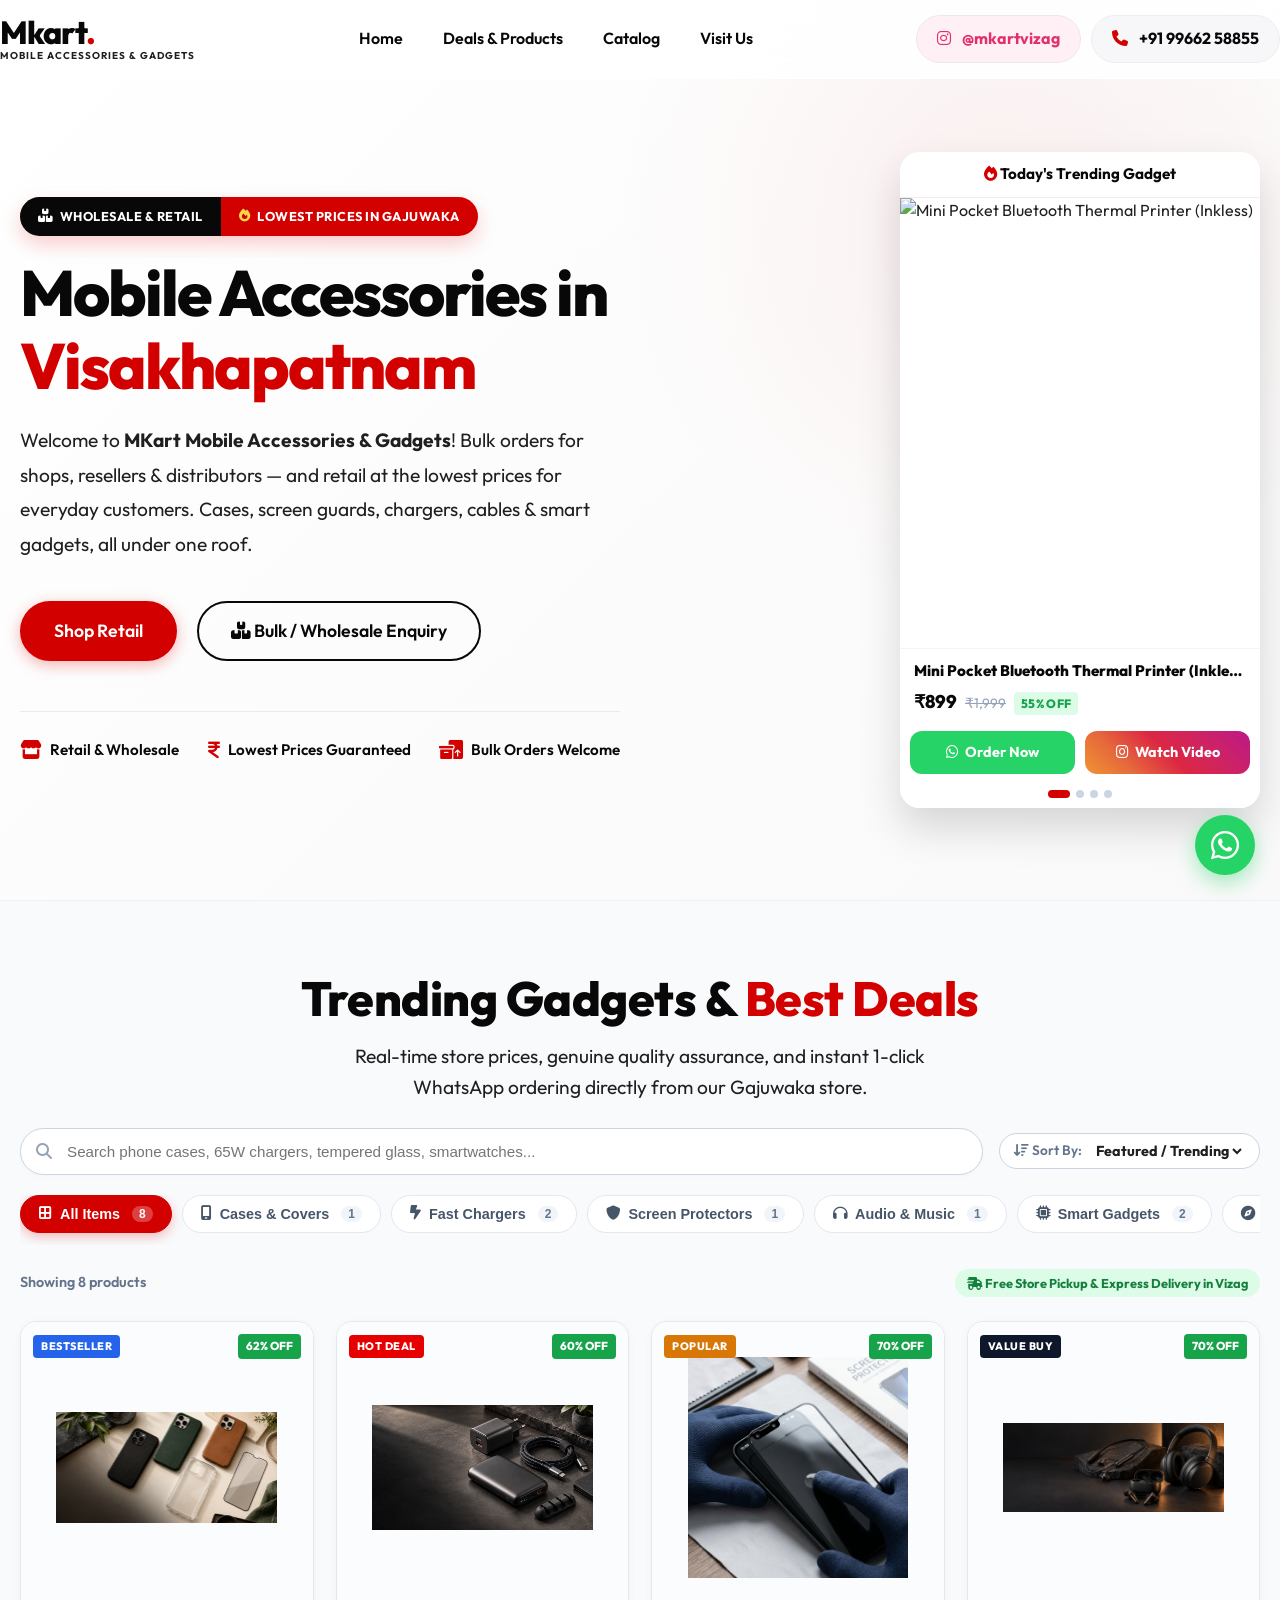
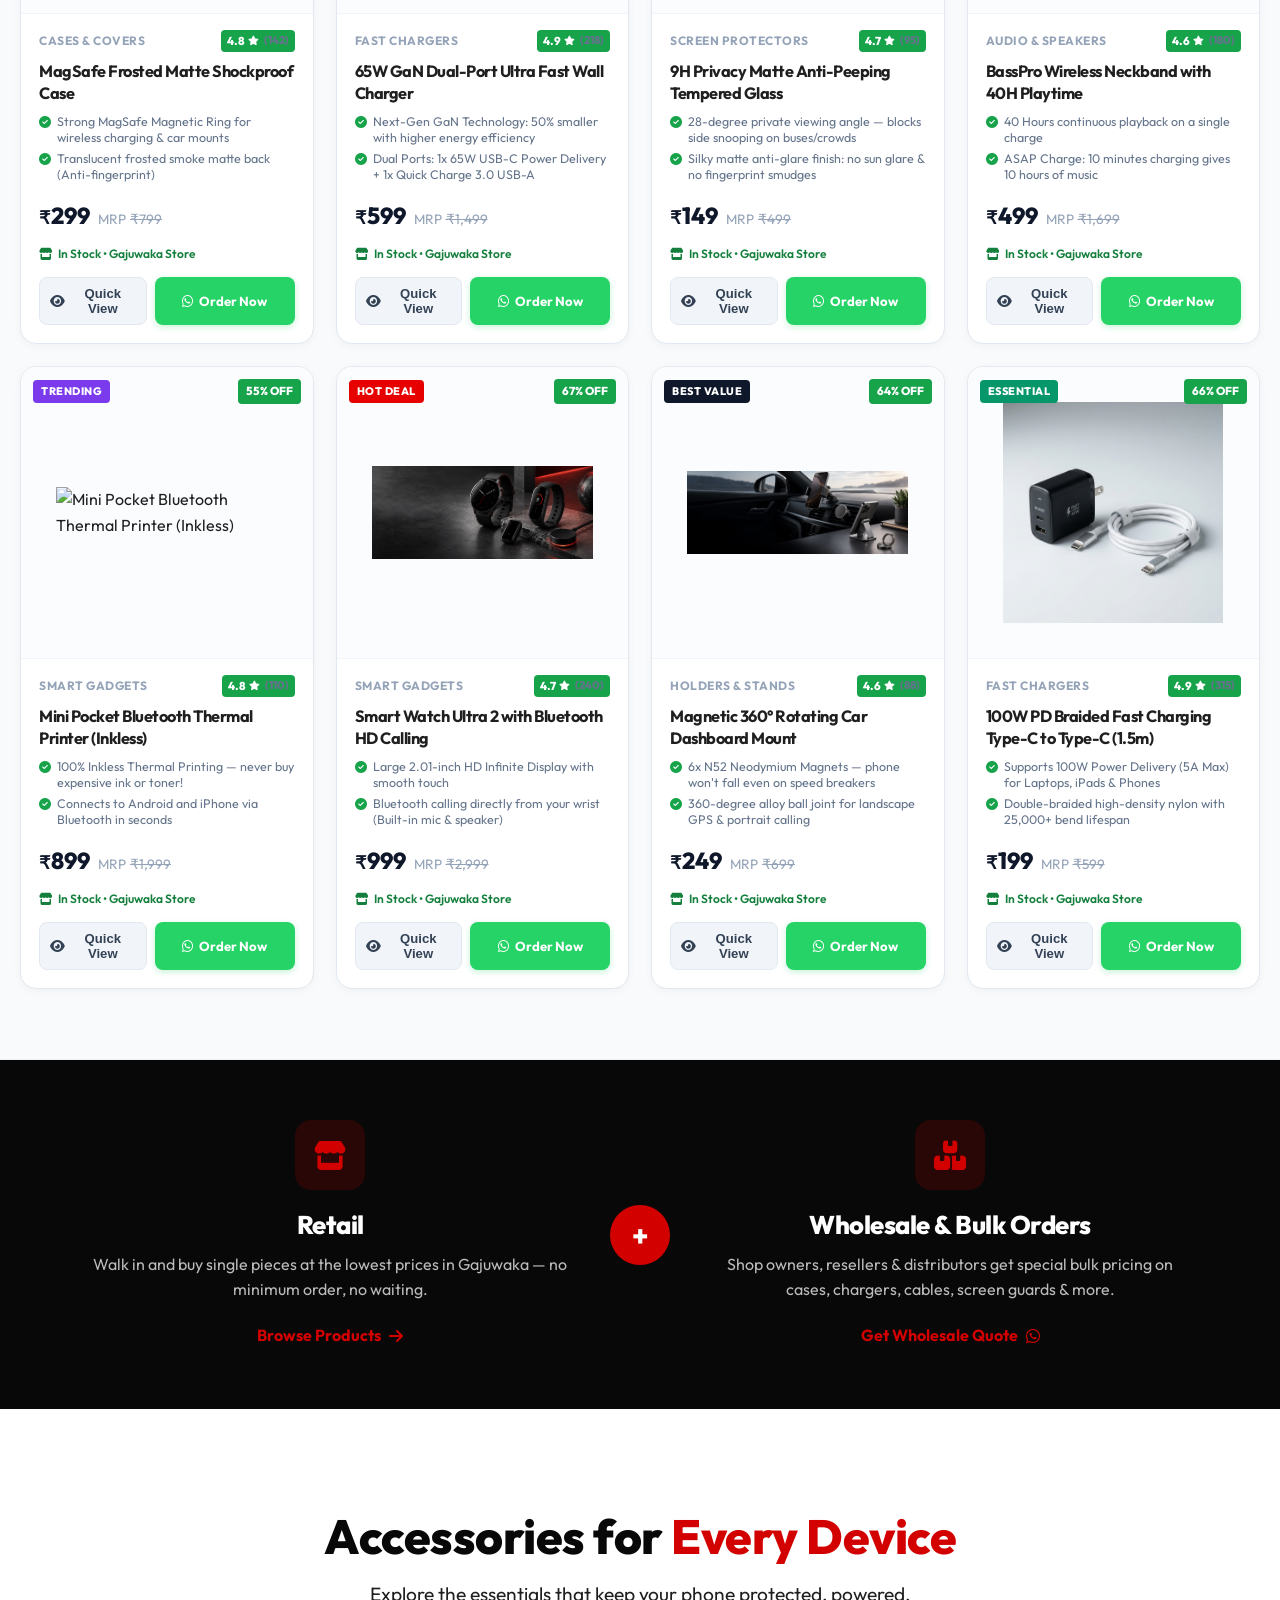
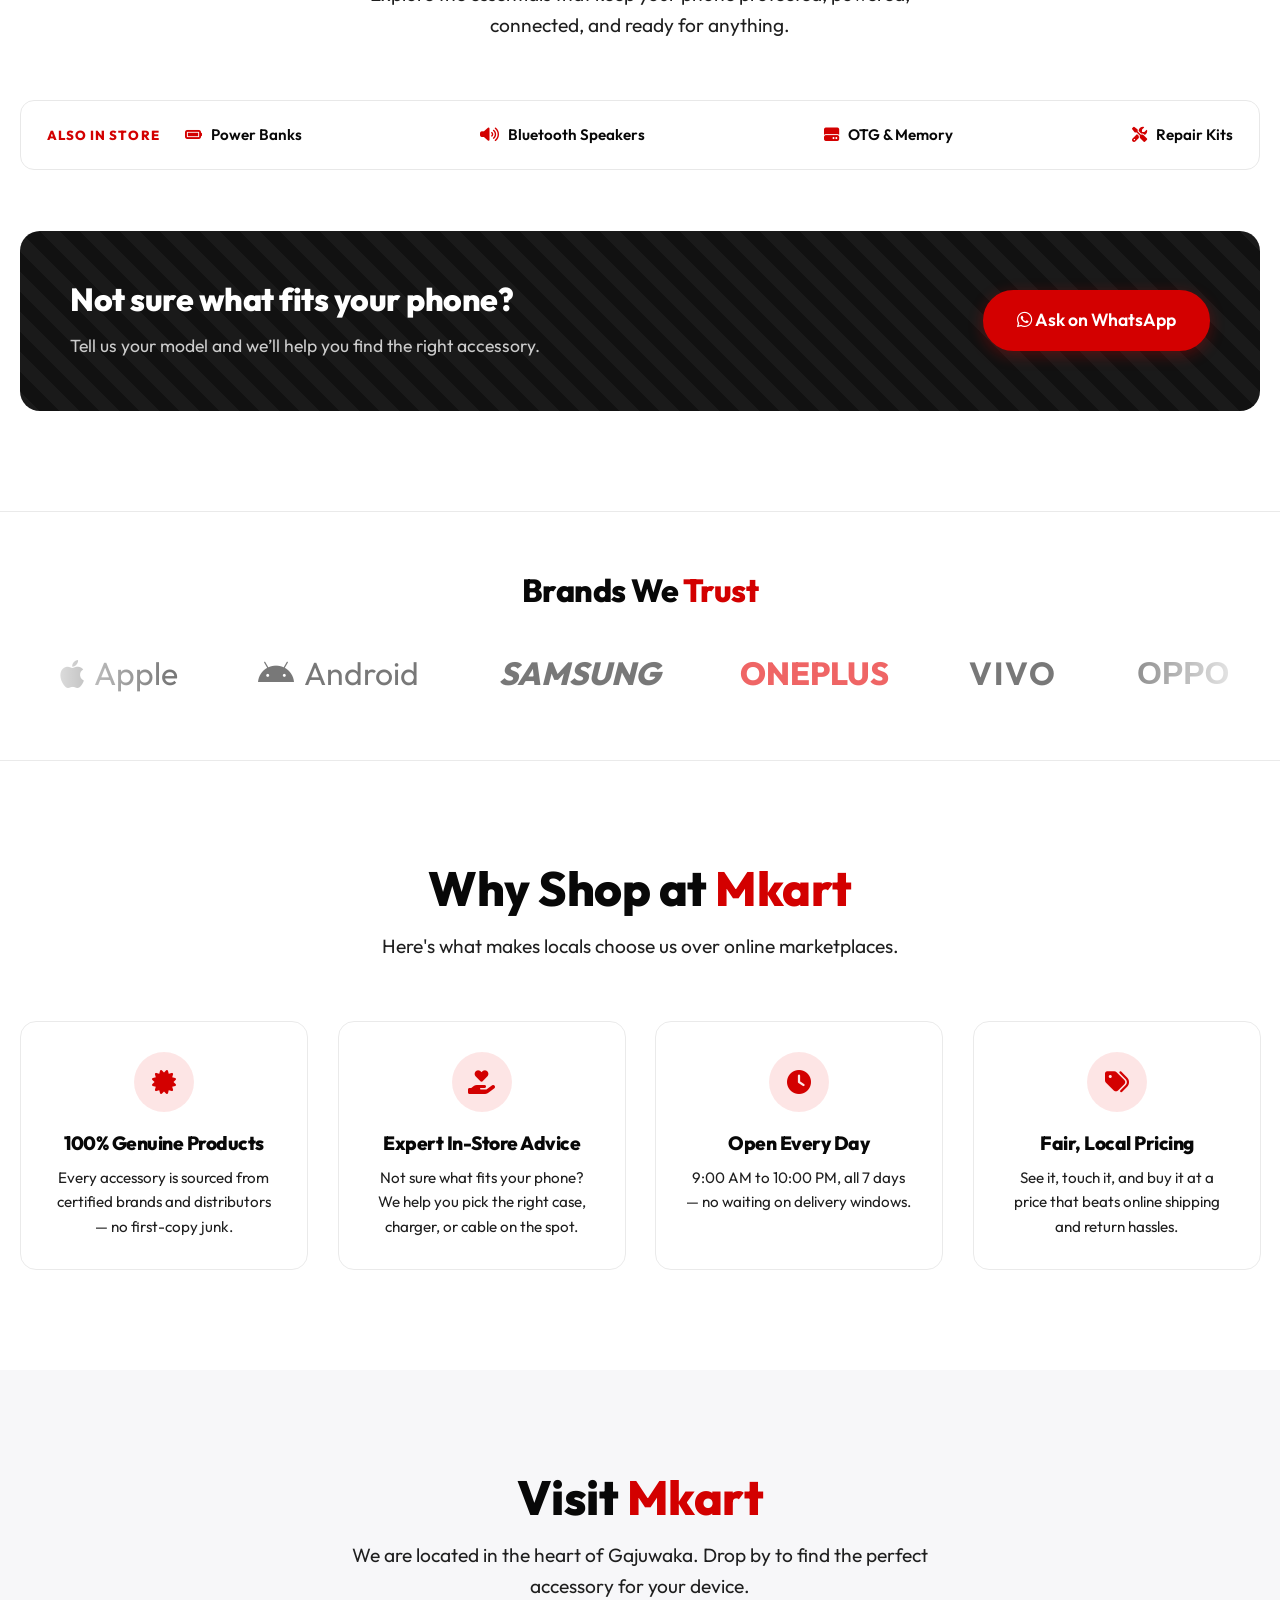
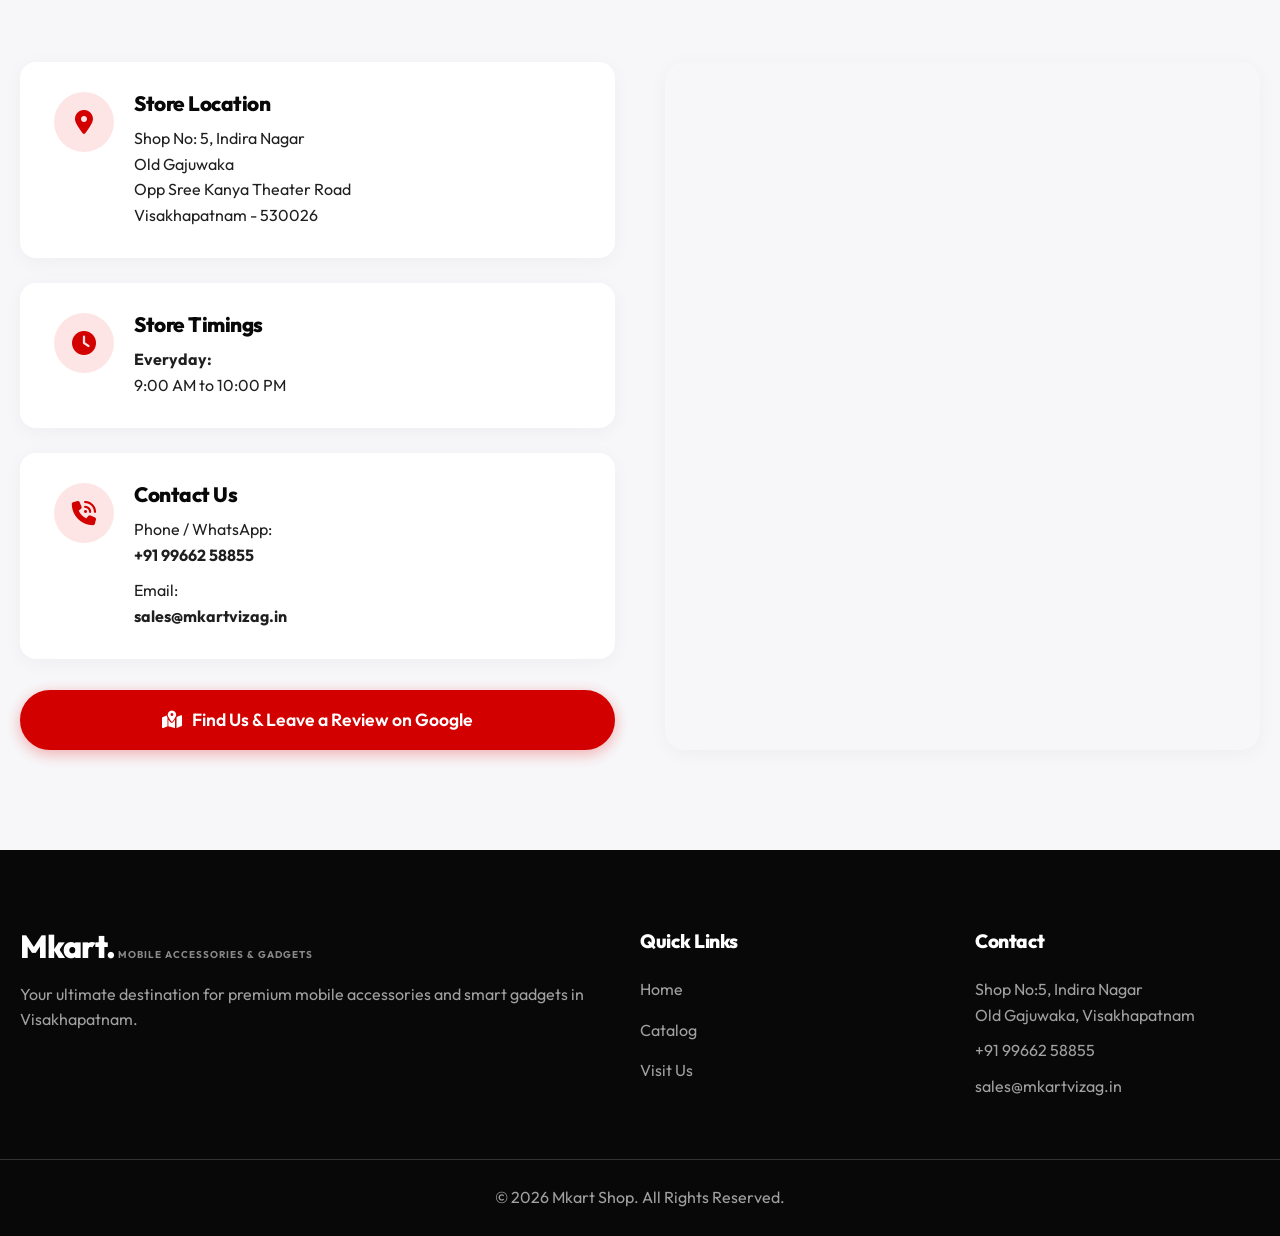
==== commit 5b203dc9: "feat(admin): add Today's Trending showcase manager with 4-item auto-slider and live preview" ====
--- a/index.html
+++ b/index.html
@@ -123,24 +123,37 @@
                 </div>
             </div>
             <div class="hero-image-wrapper">
-                <!-- Promotional Banner Slider -->
-                <div class="promo-banner-container">
-                    <div class="promo-badge">
-                        <i class="fa-solid fa-fire text-red"></i> Today's Trending Gadget
-                    </div>
-                    <div class="promo-image-slider hero-image-slider">
-                        <!-- Add your promotional posters and offers here inside images/hero-slider/ -->
-                        <img src="images/hero-slider/mini-printer.png" class="hero-slide active" alt="Mini Pocket Printer Offer">
-                    </div>
-                    <div class="promo-actions">
-                        <a href="https://wa.me/919966258855?text=Hi%20Mkart%2C%20I%20want%20to%20order%20the%20Mini%20Pocket%20Printer!" target="_blank" rel="noopener" class="promo-btn btn-whatsapp">
+                <!-- Promotional Banner Slider (Auto-scrolls up to 4 Trending Products) -->
+                <div class="promo-banner-container" id="trendingPromoBanner">
+                    <div class="promo-badge" id="trendingPromoBadge">
+                        <i class="fa-solid fa-fire text-red"></i> <span id="trendingBadgeText">Today's Trending Gadget</span>
+                    </div>
+                    <div class="promo-image-slider hero-image-slider" id="trendingImageSlider">
+                        <!-- Populated dynamically by js/trending-slider.js -->
+                        <img src="images/hero-slider/mini-printer.png" class="hero-slide active" alt="Mini Pocket Printer Offer" id="trendingMainImg">
+                    </div>
+                    <!-- Product Quick Details Bar (Flipkart style inside card) -->
+                    <div class="promo-product-info" id="trendingProductInfo">
+                        <span class="promo-title" id="trendingProductTitle">Mini Pocket Bluetooth Thermal Printer (Inkless)</span>
+                        <div class="promo-price-row">
+                            <span class="promo-price" id="trendingProductPrice">₹1,199</span>
+                            <span class="promo-mrp" id="trendingProductMrp">₹1,999</span>
+                            <span class="promo-discount" id="trendingProductDiscount">40% OFF</span>
+                        </div>
+                    </div>
+                    <div class="promo-actions" id="trendingPromoActions">
+                        <a href="https://wa.me/919966258855?text=Hi%20Mkart%2C%20I%20want%20to%20order%20the%20Mini%20Pocket%20Printer!" target="_blank" rel="noopener" class="promo-btn btn-whatsapp" id="trendingOrderBtn">
                             <i class="fa-brands fa-whatsapp"></i> Order Now
                         </a>
-                        <a href="https://www.instagram.com/reel/DbvZprNiFGD/?utm_source=ig_web_copy_link&igsh=MzRlODBiNWFlZA==" target="_blank" rel="noopener" class="promo-btn btn-instagram">
+                        <a href="https://www.instagram.com/reel/DbvZprNiFGD/?utm_source=ig_web_copy_link&igsh=MzRlODBiNWFlZA==" target="_blank" rel="noopener" class="promo-btn btn-instagram" id="trendingVideoBtn">
                             <i class="fa-brands fa-instagram"></i> Watch Video
                         </a>
                     </div>
-                    </div>
+                    <!-- Pagination Indicators / Dots -->
+                    <div class="promo-dots" id="trendingDots">
+                        <span class="promo-dot active" data-index="0"></span>
+                    </div>
+                </div>
             </div>
         </div>
     </section>
@@ -496,6 +509,7 @@
 
     <!-- Custom JS -->
     <script src="js/main.js"></script>
+    <script src="js/trending-slider.js"></script>
     <script src="js/products.js"></script>
 </body>
 </html>
--- a/css/style.css
+++ b/css/style.css
@@ -624,6 +624,85 @@
     opacity: 1;
 }
 
+/* Product Info & Price Bar inside Promo Banner */
+.promo-product-info {
+    padding: 10px 14px 4px;
+    background: #ffffff;
+    border-top: 1px solid #f1f5f9;
+    text-align: left;
+    transition: opacity 0.3s ease;
+}
+
+.promo-title {
+    font-size: 0.95rem;
+    font-weight: 800;
+    color: var(--color-black);
+    white-space: nowrap;
+    overflow: hidden;
+    text-overflow: ellipsis;
+    margin-bottom: 4px;
+    display: block;
+}
+
+.promo-price-row {
+    display: flex;
+    align-items: baseline;
+    gap: 8px;
+    flex-wrap: wrap;
+}
+
+.promo-price {
+    font-size: 1.15rem;
+    font-weight: 800;
+    color: var(--color-black);
+}
+
+.promo-mrp {
+    font-size: 0.85rem;
+    color: #94a3b8;
+    text-decoration: line-through;
+}
+
+.promo-discount {
+    font-size: 0.75rem;
+    font-weight: 800;
+    color: #16a34a;
+    background: #dcfce7;
+    padding: 2px 7px;
+    border-radius: 4px;
+    letter-spacing: 0.3px;
+}
+
+/* Dots pagination for trending slider */
+.promo-dots {
+    display: flex;
+    justify-content: center;
+    align-items: center;
+    gap: 6px;
+    padding: 6px 0 10px;
+    background: #ffffff;
+}
+
+.promo-dot {
+    width: 8px;
+    height: 8px;
+    border-radius: 50%;
+    background: #cbd5e1;
+    cursor: pointer;
+    transition: all 0.3s cubic-bezier(0.4, 0, 0.2, 1);
+    display: inline-block;
+}
+
+.promo-dot.active {
+    width: 22px;
+    border-radius: 99px;
+    background: var(--color-primary);
+}
+
+.promo-dot:hover:not(.active) {
+    background: #94a3b8;
+}
+
 
 
 @keyframes float {
